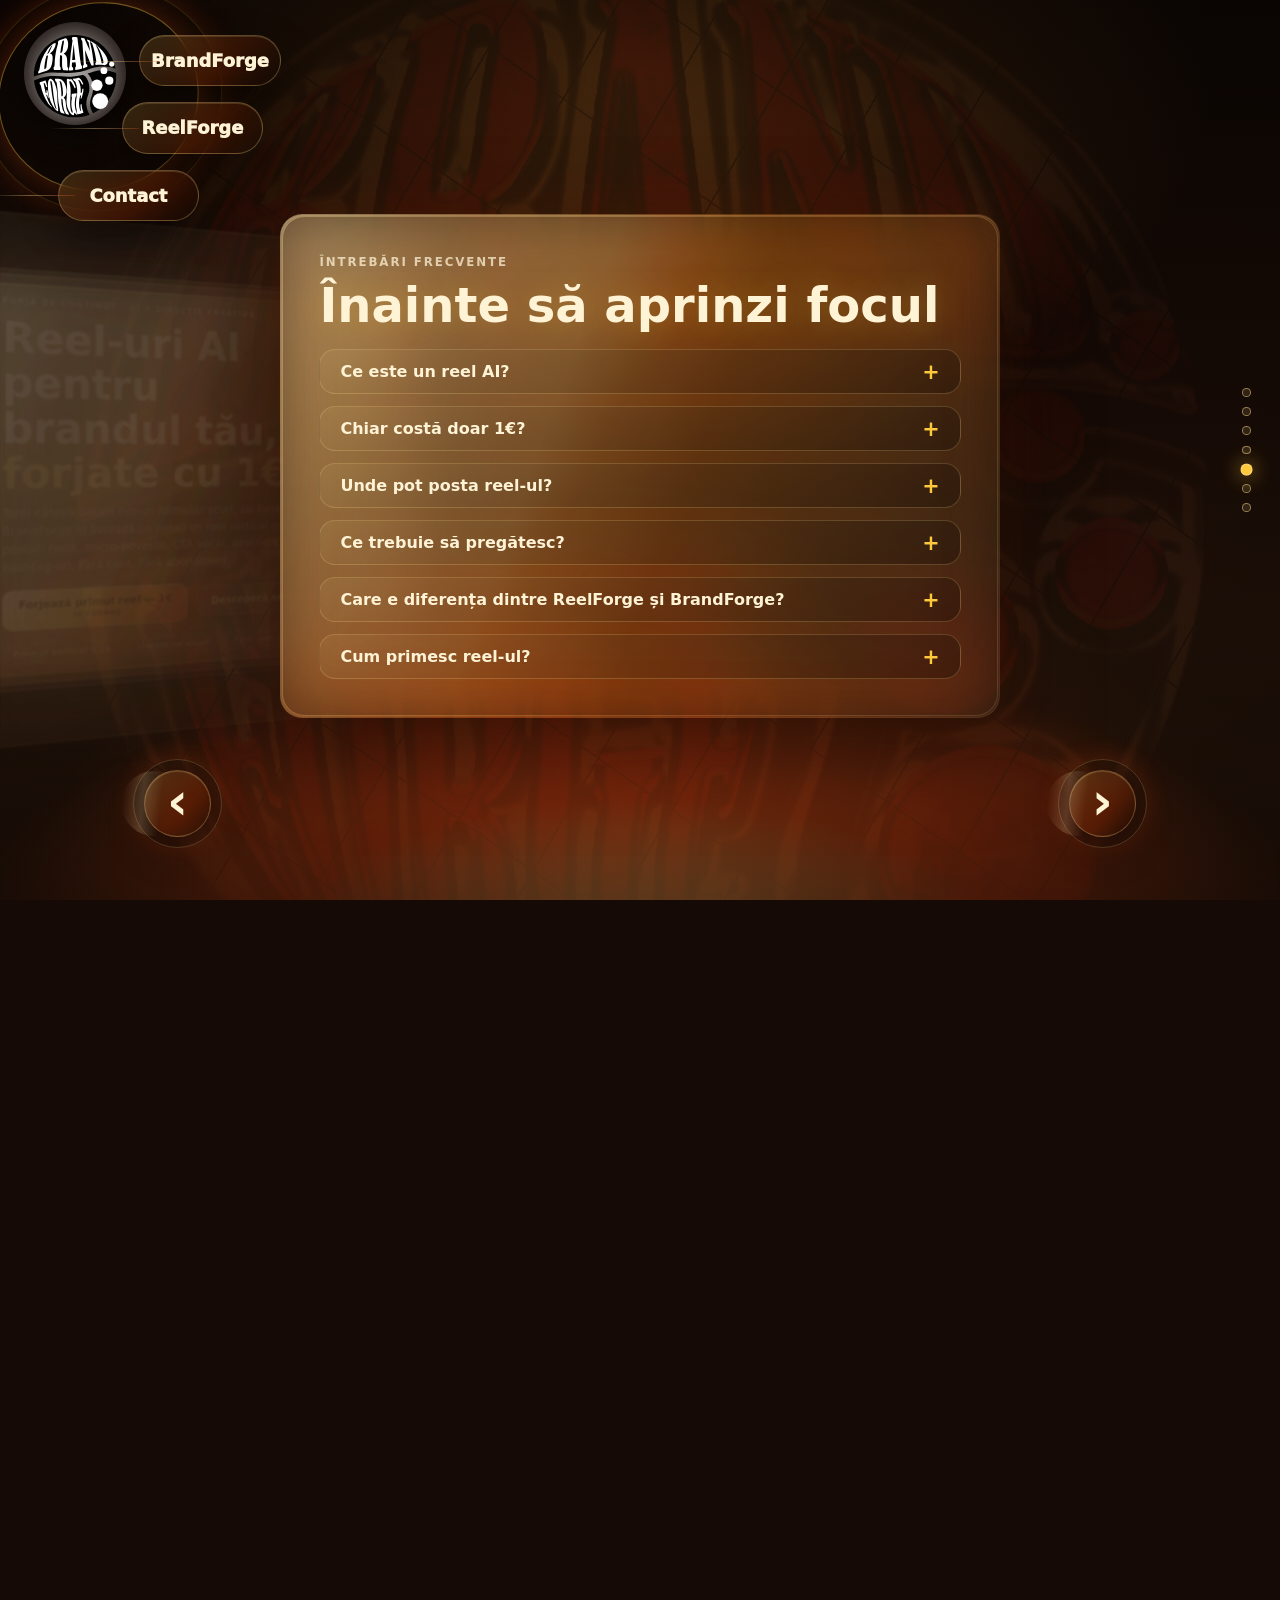
==== index.html @ b12263ef "mid 11.07" ====
<!doctype html>
<html lang="ro" class="no-js">
  <head>
    <meta charset="utf-8">
    <meta name="viewport" content="width=device-width, initial-scale=1">
    <title>BrandForge — Reel-uri AI forjate pentru brandul tău, cu 1€</title>
    <meta name="description" content="Forja de conținut BrandForge: reel-uri AI verticale pentru TikTok, Instagram Reels și YouTube Shorts, generate din câteva detalii, cu 1€. Iar când vrei mai mult: campanii video și servicii social media full-custom.">
    <meta name="robots" content="index, follow, max-image-preview:large">
    <meta name="theme-color" content="#150a05">
    <meta property="og:title" content="BrandForge — Reel-uri AI forjate cu 1€">
    <meta property="og:description" content="Torni detaliile, forja livrează: un reel vertical gata de postat, cu hook, poveste, CTA, descriere și hashtag-uri. Un euro. Un reel.">
    <meta property="og:type" content="website">
    <meta property="og:url" content="https://brandforge.digital/">
    <meta property="og:image" content="https://brandforge.digital/brandforge/social-share.png">
    <meta property="og:image:width" content="1200">
    <meta property="og:image:height" content="630">
    <meta name="twitter:card" content="summary_large_image">
    <meta name="twitter:title" content="BrandForge — Reel-uri AI forjate cu 1€">
    <meta name="twitter:description" content="Torni detaliile, forja livrează: un reel vertical gata de postat, cu hook, poveste, CTA, descriere și hashtag-uri.">
    <meta name="twitter:image" content="https://brandforge.digital/brandforge/social-share.png">
    <link rel="canonical" href="https://brandforge.digital/">
    <link rel="icon" href="./brandforge/favicon.svg" type="image/svg+xml">
    <link rel="stylesheet" href="./styles.css">
    <script>document.documentElement.classList.remove("no-js");</script>
    <script type="application/ld+json">
    {
      "@context": "https://schema.org",
      "@graph": [
        {
          "@type": "Organization",
          "@id": "https://brandforge.digital/#organization",
          "name": "BrandForge",
          "url": "https://brandforge.digital/",
          "logo": "https://brandforge.digital/brandforge/logo.svg",
          "description": "BrandForge este o forjă de conținut AI: reel-uri verticale pentru TikTok, Instagram Reels și YouTube Shorts, plus servicii custom de social media management și campanii video AI recurente pentru branduri."
        },
        {
          "@type": "WebSite",
          "@id": "https://brandforge.digital/#website",
          "url": "https://brandforge.digital/",
          "name": "BrandForge",
          "inLanguage": "ro",
          "publisher": { "@id": "https://brandforge.digital/#organization" }
        },
        {
          "@type": "Service",
          "name": "ReelForge — reel AI de 1€",
          "serviceType": "Generator de reel-uri AI pentru social media",
          "provider": { "@id": "https://brandforge.digital/#organization" },
          "url": "https://brandforge.digital/#include",
          "areaServed": "Worldwide",
          "audience": {
            "@type": "Audience",
            "audienceType": "branduri mici, magazine online, furnizori de servicii, creatori de conținut, consultanți"
          },
          "description": "Generează un reel AI vertical (9:16) pentru TikTok, Instagram Reels, YouTube Shorts și Facebook, cu hook, micro-poveste, CTA vocal, descriere de postare și hashtag-uri, livrat pe email — fără cont, fără abonament. În curs de pregătire.",
          "offers": {
            "@type": "Offer",
            "price": "1",
            "priceCurrency": "EUR",
            "availability": "https://schema.org/PreOrder",
            "url": "https://brandforge.digital/#include"
          }
        },
        {
          "@type": "FAQPage",
          "mainEntity": [
            {
              "@type": "Question",
              "name": "Ce este un reel AI?",
              "acceptedAnswer": {
                "@type": "Answer",
                "text": "Un video scurt, vertical, generat cu ajutorul inteligenței artificiale pe baza detaliilor și materialelor tale: imaginea reprezentativă, mesajul, CTA-ul vocal. Rezultatul e o piesă gata de postat, nu o schiță."
              }
            },
            {
              "@type": "Question",
              "name": "Chiar costă doar 1€?",
              "acceptedAnswer": {
                "@type": "Answer",
                "text": "Da. Un reel = 1€. Fără abonament, fără costuri ascunse. E felul nostru de a-ți arăta ce poate forja înainte să vorbim despre campanii complete."
              }
            },
            {
              "@type": "Question",
              "name": "Unde pot posta reel-ul?",
              "acceptedAnswer": {
                "@type": "Answer",
                "text": "Reel-urile sunt turnate în format vertical 9:16 — merg direct pe TikTok, Instagram Reels, YouTube Shorts și Facebook."
              }
            },
            {
              "@type": "Question",
              "name": "Ce trebuie să pregătesc?",
              "acceptedAnswer": {
                "@type": "Answer",
                "text": "O imagine reprezentativă (personaj, produs sau element de brand), un titlu cu puțin context și un mesaj vocal de 3–5 secunde pentru apelul la acțiune."
              }
            },
            {
              "@type": "Question",
              "name": "Care e diferența dintre ReelForge și BrandForge?",
              "acceptedAnswer": {
                "@type": "Answer",
                "text": "ReelForge e scânteia: un reel individual, rapid, cu 1€. BrandForge e forja completă: strategie, direcție creativă, campanii video și conținut recurent, adaptate brandului tău."
              }
            },
            {
              "@type": "Question",
              "name": "Cum primesc reel-ul?",
              "acceptedAnswer": {
                "@type": "Answer",
                "text": "Pe email: video-ul final, descrierea de postare și hashtag-urile, totul pregătit pentru publicare."
              }
            }
          ]
        }
      ]
    }
    </script>
  </head>
  <body>
    <a class="skip-link" href="#continut">Sari la conținut</a>

    <!-- Fundal fix: forja în vulcan (WebGL pe desktop, CSS în rest) -->
    <div class="forge-backdrop" data-forge-scene aria-hidden="true">
      <div class="scene-css">
        <div class="smoke-plume">
          <span></span><span></span><span></span><span></span>
        </div>
        <div class="embers">
          <span></span><span></span><span></span><span></span><span></span><span></span>
          <span></span><span></span><span></span><span></span><span></span><span></span>
        </div>
      </div>
      <div class="scene-shade"></div>
    </div>

    <!-- Navigare radială din sticlă lichidă -->
    <aside class="radial-nav" aria-label="Navigație BrandForge">
      <a class="radial-logo" href="#start" data-panel-link="0" aria-label="BrandForge — începutul poveștii">
        <img src="./brandforge/logo.svg" alt="" width="42" height="42">
      </a>
      <div class="orbit-ring ring-one" aria-hidden="true"></div>
      <div class="orbit-ring ring-two" aria-hidden="true"></div>
      <a class="orbit-link orbit-brand" href="#start" data-panel-link="0"><span>BrandForge</span></a>
      <a class="orbit-link orbit-reel" href="https://wa.me/40722882473?text=Bun%C4%83!%20Am%20v%C4%83zut%20BrandForge.%20A%C8%99%20dori%20mai%20multe%20informa%C8%9Bii%20despre%20ReelForge%20%C8%99i%20despre%20comenzile%20personalizate." data-reelforge-cta><span>ReelForge</span></a>
      <a class="orbit-link orbit-contact" href="#contact" data-panel-link="6"><span>Contact</span></a>
    </aside>

    <div class="fab-cta">
      <a class="btn btn-molten btn-compact" href="https://wa.me/40722882473?text=Bun%C4%83!%20Am%20v%C4%83zut%20BrandForge.%20A%C8%99%20dori%20mai%20multe%20informa%C8%9Bii%20despre%20ReelForge%20%C8%99i%20despre%20comenzile%20personalizate." data-reelforge-cta>Forjează un reel — 1€</a>
    </div>

    <!-- Puncte de progres (doar în modul deck) -->
    <nav class="panel-dots" aria-label="Progresul poveștii">
      <button type="button" data-panel-link="0" class="is-active" aria-label="Panoul 1 — Start"></button>
      <button type="button" data-panel-link="1" aria-label="Panoul 2 — Cum funcționează"></button>
      <button type="button" data-panel-link="2" aria-label="Panoul 3 — Reel-ul de 1 euro"></button>
      <button type="button" data-panel-link="3" aria-label="Panoul 4 — Servicii custom"></button>
      <button type="button" data-panel-link="4" aria-label="Panoul 5 — Întrebări frecvente"></button>
      <button type="button" data-panel-link="5" aria-label="Panoul 6 — Showcase"></button>
      <button type="button" data-panel-link="6" aria-label="Panoul 7 — Contact"></button>
    </nav>

    <!-- Săgeți de navigare (doar în modul deck) -->
    <div class="panel-arrows" aria-label="Navigare între panouri">
      <button class="panel-arrow prev-panel" type="button" aria-label="Panoul anterior">&lsaquo;</button>
      <button class="panel-arrow next-panel" type="button" aria-label="Panoul următor">&rsaquo;</button>
    </div>

    <main id="continut">
      <section class="scrolly-stage" aria-label="Povestea BrandForge">
        <div class="sticky-viewport">

          <!-- 0 · Hero -->
          <article class="glass-panel hero-panel is-active" data-panel="0" id="start">
            <p class="kicker reveal">Forjă de conținut · AI + direcție creativă</p>
            <h1 class="reveal">Reel-uri AI pentru brandul tău, <span class="molten-text">forjate cu 1€</span>.</h1>
            <p class="lede reveal">Torni câteva detalii într-un formular scurt, iar forja BrandForge îți livrează pe email un reel vertical gata de postat: hook, micro-poveste, CTA vocal, descriere și hashtag-uri. Fără cont. Fără abonament.</p>
            <div class="cta-row reveal">
              <a class="btn btn-molten btn-pending" href="https://wa.me/40722882473?text=Bun%C4%83!%20Am%20v%C4%83zut%20BrandForge.%20A%C8%99%20dori%20mai%20multe%20informa%C8%9Bii%20despre%20ReelForge%20%C8%99i%20despre%20comenzile%20personalizate." data-reelforge-cta>
                <span class="cta-label">Forjează primul reel — 1€</span>
                <span class="cta-badge">În curând</span>
              </a>
              <a class="btn btn-glass" href="#servicii" data-panel-link="3">Descoperă serviciile custom</a>
            </div>
            <ul class="hero-meta reveal">
              <li>Format vertical 9:16</li>
              <li>Livrare pe email</li>
              <li>Fără cont, fără abonament</li>
            </ul>
          </article>

          <!-- 1 · Funnel -->
          <article class="glass-panel" data-panel="1" id="proces">
            <div class="panel-head">
              <p class="kicker reveal">Cum funcționează</p>
              <h2 class="reveal">De la o scânteie de 1€, la un brand călit</h2>
              <p class="reveal">Începi mic și ieftin. Vezi cu ochii tăi ce iese din forjă. Iar dacă piesa îți place, focul rămâne aprins pentru tot brandul tău.</p>
            </div>
            <ol class="steps-grid" style="list-style:none;margin:0;padding:0">
              <li class="glass-chip step-chip reveal">
                <span class="step-node" aria-hidden="true">01</span>
                <div><strong>Aprinzi scânteia</strong><span>Completezi formularul ReelForge în două minute: ce promovezi, materialele, mesajul. Totul: 1€.</span></div>
              </li>
              <li class="glass-chip step-chip reveal">
                <span class="step-node" aria-hidden="true">02</span>
                <div><strong>Metalul intră în forjă</strong><span>AI-ul și direcția creativă topesc detaliile și bat un reel 9:16 cu hook, micro-poveste și apel la acțiune.</span></div>
              </li>
              <li class="glass-chip step-chip reveal">
                <span class="step-node" aria-hidden="true">03</span>
                <div><strong>Piesa iese călită</strong><span>Primești pe email reel-ul final, descrierea de postare și hashtag-urile. Publici imediat.</span></div>
              </li>
              <li class="glass-chip step-chip reveal">
                <span class="step-node" aria-hidden="true">04</span>
                <div><strong>Forjăm mai departe, împreună</strong><span>Ți-a plăcut? Trecem la foc continuu: campanii și conținut recurent, 100% pe brandul tău. <a href="#servicii" data-panel-link="3">Vezi serviciile custom</a>.</span></div>
              </li>
            </ol>
          </article>

          <!-- 2 · Ce include reel-ul de 1€ -->
          <article class="glass-panel" data-panel="2" id="include">
            <div class="panel-head">
              <p class="kicker reveal">Reel-ul de 1€</p>
              <h2 class="reveal">Ce iese din forjă pentru un euro</h2>
              <p class="reveal">Nu un demo. Nu un watermark. O piesă completă, gata de postat.</p>
            </div>
            <div class="features-grid">
              <div class="glass-chip reveal"><strong>Video vertical 9:16</strong><span>Turnat pentru TikTok, Instagram Reels, YouTube Shorts și Facebook.</span></div>
              <div class="glass-chip reveal"><strong>Hook în primele secunde</strong><span>Deschidere gândită să oprească scroll-ul, nu să-l decoreze.</span></div>
              <div class="glass-chip reveal"><strong>Micro-poveste + CTA</strong><span>Mesajul tău, condensat într-o poveste scurtă, cu CTA-ul tău vocal.</span></div>
              <div class="glass-chip reveal"><strong>Imagini curate</strong><span>Fără text ars în cadru. Mesajul trăiește în subtitrări și descriere.</span></div>
              <div class="glass-chip reveal"><strong>Descriere &amp; hashtag-uri</strong><span>Textul de postare vine gata scris, cu hashtag-uri relevante pentru nișa ta.</span></div>
              <div class="glass-chip reveal"><strong>Livrare pe email, fără cont</strong><span>Comanzi direct din formular. Totul ajunge în inbox.</span></div>
            </div>
          </article>

          <!-- 3 · Upsell: servicii custom -->
          <article class="glass-panel" data-panel="3" id="servicii">
            <div class="panel-head">
              <p class="kicker reveal">BrandForge full-custom</p>
              <h2 class="reveal">Un reel te aprinde. O forjă întreagă te ține incandescent.</h2>
              <p class="reveal">Reel-ul de 1€ e prima lovitură de ciocan. Când vrei conținut constant, coerent și croit exact pe brandul tău, preluăm noi forja — cap-coadă.</p>
            </div>
            <div class="services-grid">
              <div class="glass-chip reveal"><strong>Strategie &amp; direcție creativă</strong><span>Definim vocea brandului, unghiurile de mesaj și planul de conținut pentru nișa ta.</span></div>
              <div class="glass-chip reveal"><strong>Campanii video AI recurente</strong><span>Serii de reel-uri pentru awareness, vânzare sau educare — livrate constant.</span></div>
              <div class="glass-chip reveal"><strong>Social media management</strong><span>Calendar, postare, adaptare pe platforme. Brandul rămâne cald, fără efortul tău zilnic.</span></div>
              <div class="glass-chip reveal"><strong>Mesaje coerente, peste tot</strong><span>Aceeași identitate în fiecare piesă: TikTok, Instagram, YouTube Shorts, Facebook.</span></div>
            </div>
            <div class="cta-row services-cta reveal">
              <a class="btn btn-molten" href="https://wa.me/40722882473?text=Bun%C4%83!%20Am%20v%C4%83zut%20BrandForge%20%C8%99i%20a%C8%99%20dori%20mai%20multe%20informa%C8%9Bii%20despre%20crearea%20unui%20reel." target="_blank" rel="noopener noreferrer" data-whatsapp-cta>Hai să vorbim despre brandul tău</a>
              <a class="btn btn-glass btn-pending" href="https://wa.me/40722882473?text=Bun%C4%83!%20Am%20v%C4%83zut%20BrandForge.%20A%C8%99%20dori%20mai%20multe%20informa%C8%9Bii%20despre%20ReelForge%20%C8%99i%20despre%20comenzile%20personalizate." data-reelforge-cta>
                <span class="cta-label">Sau testează întâi cu 1€</span>
                <span class="cta-badge">În curând</span>
              </a>
            </div>
          </article>

          <!-- 4 · FAQ -->
          <article class="glass-panel" data-panel="4" id="faq">
            <div class="panel-head">
              <p class="kicker reveal">Întrebări frecvente</p>
              <h2 class="reveal">Înainte să aprinzi focul</h2>
            </div>
            <div class="faq-list">
              <details class="faq-item reveal">
                <summary>Ce este un reel AI?</summary>
                <p>Un video scurt, vertical, generat cu ajutorul inteligenței artificiale pe baza detaliilor și materialelor tale: imaginea reprezentativă, mesajul, CTA-ul vocal. Rezultatul e o piesă gata de postat, nu o schiță.</p>
              </details>
              <details class="faq-item reveal">
                <summary>Chiar costă doar 1€?</summary>
                <p>Da. Un reel = 1€. Fără abonament, fără costuri ascunse. E felul nostru de a-ți arăta ce poate forja înainte să vorbim despre campanii complete.</p>
              </details>
              <details class="faq-item reveal">
                <summary>Unde pot posta reel-ul?</summary>
                <p>Reel-urile sunt turnate în format vertical 9:16 — merg direct pe TikTok, Instagram Reels, YouTube Shorts și Facebook.</p>
              </details>
              <details class="faq-item reveal">
                <summary>Ce trebuie să pregătesc?</summary>
                <p>O imagine reprezentativă (personaj, produs sau element de brand), un titlu cu puțin context și un mesaj vocal de 3–5 secunde pentru apelul la acțiune.</p>
              </details>
              <details class="faq-item reveal">
                <summary>Care e diferența dintre ReelForge și BrandForge?</summary>
                <p>ReelForge e scânteia: un reel individual, rapid, cu 1€. BrandForge e forja completă: strategie, direcție creativă, campanii video și conținut recurent, adaptate brandului tău.</p>
              </details>
              <details class="faq-item reveal">
                <summary>Cum primesc reel-ul?</summary>
                <p>Pe email: video-ul final, descrierea de postare și hashtag-urile, totul pregătit pentru publicare.</p>
              </details>
            </div>
          </article>

          <!-- 5 · Showcase social -->
          <article class="glass-panel showcase-panel" data-panel="5" id="showcase">
            <div class="panel-head">
              <p class="kicker reveal">Din forjă, în lume</p>
              <h2 class="reveal">Vezi ideile în mișcare</h2>
              <p class="reveal">Exemplele noastre pot fi urmărite pe platformele unde conținutul chiar trebuie să capteze atenția: Facebook, Instagram, TikTok și YouTube.</p>
            </div>
            <div class="showcase-grid">
              <section class="showcase-platform showcase-platform-facebook reveal" aria-labelledby="showcase-facebook-h">
                <h3 class="showcase-platform-title" id="showcase-facebook-h">
                  <span class="showcase-icon" aria-hidden="true"><svg viewBox="0 0 24 24"><path d="M13.5 21v-7.5h2.5l.4-3H13.5V8.4c0-.87.24-1.46 1.49-1.46H16.5V4.36C16.2 4.32 15.19 4.23 14 4.23c-2.44 0-4.11 1.49-4.11 4.22v2.05H7.4v3h2.49V21h3.61Z"/></svg></span>
                  Facebook
                </h3>
                <div class="showcase-cards">
                  <a class="showcase-card" href="https://www.facebook.com/Florianmoleainstructor" target="_blank" rel="noopener noreferrer" aria-label="Deschide profilul Florian Molea Instructor pe Facebook">
                    <div class="showcase-frame" aria-hidden="true"><span class="showcase-play">▶</span></div>
                    <div class="showcase-card-body">
                      <p class="showcase-handle">Florianmoleainstructor</p>
                      <h4>Florian Molea Instructor<span class="showcase-arrow" aria-hidden="true">↗</span></h4>
                    </div>
                  </a>
                  <a class="showcase-card" href="https://www.facebook.com/inventorpathinventorpath" target="_blank" rel="noopener noreferrer" aria-label="Deschide profilul InventorPath pe Facebook">
                    <div class="showcase-frame" aria-hidden="true"><span class="showcase-play">▶</span></div>
                    <div class="showcase-card-body">
                      <p class="showcase-handle">inventorpathinventorpath</p>
                      <h4>InventorPath<span class="showcase-arrow" aria-hidden="true">↗</span></h4>
                    </div>
                  </a>
                </div>
              </section>

              <section class="showcase-platform showcase-platform-instagram reveal" aria-labelledby="showcase-instagram-h">
                <h3 class="showcase-platform-title" id="showcase-instagram-h">
                  <span class="showcase-icon" aria-hidden="true"><svg viewBox="0 0 24 24" fill="none" stroke="currentColor" stroke-width="1.6"><rect x="3.5" y="3.5" width="17" height="17" rx="5"/><circle cx="12" cy="12" r="4.2"/><circle cx="17.1" cy="6.9" r="1" fill="currentColor" stroke="none"/></svg></span>
                  Instagram
                </h3>
                <div class="showcase-cards">
                  <a class="showcase-card" href="https://www.instagram.com/florianmoleainstructor/" target="_blank" rel="noopener noreferrer" aria-label="Deschide profilul Florian Molea Instructor pe Instagram">
                    <div class="showcase-frame" aria-hidden="true"><span class="showcase-play">▶</span></div>
                    <div class="showcase-card-body">
                      <p class="showcase-handle">florianmoleainstructor</p>
                      <h4>Florian Molea Instructor<span class="showcase-arrow" aria-hidden="true">↗</span></h4>
                    </div>
                  </a>
                  <a class="showcase-card" href="https://www.instagram.com/inventorpathinventorpath/" target="_blank" rel="noopener noreferrer" aria-label="Deschide profilul InventorPath pe Instagram">
                    <div class="showcase-frame" aria-hidden="true"><span class="showcase-play">▶</span></div>
                    <div class="showcase-card-body">
                      <p class="showcase-handle">inventorpathinventorpath</p>
                      <h4>InventorPath<span class="showcase-arrow" aria-hidden="true">↗</span></h4>
                    </div>
                  </a>
                </div>
              </section>

              <section class="showcase-platform showcase-platform-tiktok reveal" aria-labelledby="showcase-tiktok-h">
                <h3 class="showcase-platform-title" id="showcase-tiktok-h">
                  <span class="showcase-icon" aria-hidden="true"><svg viewBox="0 0 24 24"><path d="M16.6 5.82c-.9-.98-1.4-2.26-1.4-3.6h-3.02v13.44a2.6 2.6 0 1 1-2.6-2.6c.24 0 .48.03.7.08V9.98a5.6 5.6 0 1 0 4.92 5.56V9.1a8.1 8.1 0 0 0 4.6 1.43V7.5a4.85 4.85 0 0 1-3.2-1.68Z"/></svg></span>
                  TikTok
                </h3>
                <div class="showcase-cards">
                  <a class="showcase-card" href="https://www.tiktok.com/@florianmolea" target="_blank" rel="noopener noreferrer" aria-label="Deschide profilul Florian Molea pe TikTok">
                    <div class="showcase-frame" aria-hidden="true"><span class="showcase-play">▶</span></div>
                    <div class="showcase-card-body">
                      <p class="showcase-handle">@florianmolea</p>
                      <h4>Florian Molea<span class="showcase-arrow" aria-hidden="true">↗</span></h4>
                    </div>
                  </a>
                  <a class="showcase-card" href="https://www.tiktok.com/@ops.founder" target="_blank" rel="noopener noreferrer" aria-label="Deschide profilul OPS Founder pe TikTok">
                    <div class="showcase-frame" aria-hidden="true"><span class="showcase-play">▶</span></div>
                    <div class="showcase-card-body">
                      <p class="showcase-handle">@ops.founder</p>
                      <h4>OPS Founder<span class="showcase-arrow" aria-hidden="true">↗</span></h4>
                    </div>
                  </a>
                </div>
              </section>

              <section class="showcase-platform showcase-platform-youtube reveal" aria-labelledby="showcase-youtube-h">
                <h3 class="showcase-platform-title" id="showcase-youtube-h">
                  <span class="showcase-icon" aria-hidden="true"><svg viewBox="0 0 24 24"><path d="M21.6 7.6a3 3 0 0 0-2.1-2.1C17.8 5 12 5 12 5s-5.8 0-7.5.5a3 3 0 0 0-2.1 2.1C2 9.3 2 12 2 12s0 2.7.4 4.4a3 3 0 0 0 2.1 2.1C6.2 19 12 19 12 19s5.8 0 7.5-.5a3 3 0 0 0 2.1-2.1C22 14.7 22 12 22 12s0-2.7-.4-4.4ZM10 15.5v-7l6 3.5-6 3.5Z"/></svg></span>
                  YouTube
                </h3>
                <div class="showcase-cards">
                  <a class="showcase-card" href="https://www.youtube.com/@florianmolea" target="_blank" rel="noopener noreferrer" aria-label="Deschide profilul Florian Molea pe YouTube">
                    <div class="showcase-frame" aria-hidden="true"><span class="showcase-play">▶</span></div>
                    <div class="showcase-card-body">
                      <p class="showcase-handle">@florianmolea</p>
                      <h4>Florian Molea<span class="showcase-arrow" aria-hidden="true">↗</span></h4>
                    </div>
                  </a>
                </div>
              </section>
            </div>
          </article>

          <!-- 6 · Contact / final -->
          <article class="glass-panel contact-panel" data-panel="6" id="contact">
            <div class="panel-head">
              <p class="kicker reveal">Contact</p>
              <h2 class="reveal">Aprindem forja pentru brandul tău?</h2>
              <p class="reveal">Începe cu un reel de 1€ sau sari direct la o discuție despre campanii și conținut recurent. Forjăm conținut care ține brandul tău incandescent.</p>
            </div>
            <div class="cta-row reveal">
              <a class="btn btn-molten btn-pending" href="https://wa.me/40722882473?text=Bun%C4%83!%20Am%20v%C4%83zut%20BrandForge.%20A%C8%99%20dori%20mai%20multe%20informa%C8%9Bii%20despre%20ReelForge%20%C8%99i%20despre%20comenzile%20personalizate." data-reelforge-cta>
                <span class="cta-label">Comandă un reel — 1€</span>
                <span class="cta-badge">În curând</span>
              </a>
              <a class="btn btn-glass" href="https://wa.me/40722882473?text=Bun%C4%83!%20Am%20v%C4%83zut%20BrandForge%20%C8%99i%20a%C8%99%20dori%20mai%20multe%20informa%C8%9Bii%20despre%20crearea%20unui%20reel." target="_blank" rel="noopener noreferrer" data-whatsapp-cta>Scrie-ne pe WhatsApp</a>
            </div>
            <ul class="contact-links reveal">
              <li><a href="#proces" data-panel-link="1">Cum funcționează</a></li>
              <li><a href="#include" data-panel-link="2">Reel-ul de 1€</a></li>
              <li><a href="#servicii" data-panel-link="3">Servicii custom</a></li>
              <li><a href="#faq" data-panel-link="4">FAQ</a></li>
              <li><a href="#showcase" data-panel-link="5">Showcase</a></li>
            </ul>
            <p class="legal">© 2026 BrandForge. Toate drepturile rezervate.</p>
          </article>
        </div>

        <!-- Declanșatoare de scroll (doar în modul deck) -->
        <div class="scroll-triggers" aria-hidden="true">
          <span data-trigger="0"></span>
          <span data-trigger="1"></span>
          <span data-trigger="2"></span>
          <span data-trigger="3"></span>
          <span data-trigger="4"></span>
          <span data-trigger="5"></span>
          <span data-trigger="6"></span>
        </div>
      </section>
    </main>

    <script src="./script.js" defer></script>
    <script src="./forge-scene.js" defer></script>
  </body>
</html>
---- styles.css ----
:root {
  --mx: .5;
  --my: .5;
  --scroll: 0;
  --scroll-px: 0px;
  --energy: .35;
  --burn: 0;
  --ink: #220d04;
  --ember: #f04f14;
  --orange: #ff8b18;
  --gold: #ffc93d;
  --whitehot: #fff8d2;
  --glass: rgba(255, 236, 168, .22);
  --edge: rgba(255, 249, 214, .72);
  --max: 1080px;
  --space-xs: 8px;
  --space-sm: 12px;
  --space-md: 20px;
  --space-lg: 32px;
  --space-xl: 48px;
}

*,
*::before,
*::after { box-sizing: border-box; }
html { scroll-behavior: smooth; }

body {
  margin: 0;
  min-width: 320px;
  color: var(--ink);
  font-family: Inter, ui-sans-serif, system-ui, -apple-system, BlinkMacSystemFont, "Segoe UI", sans-serif;
  background: #ffb12b;
  overflow-x: hidden;
}

a { color: inherit; text-decoration: none; }
img { display: block; max-width: 100%; }
button, input, select { font: inherit; }
button, input, select, textarea { max-width: 100%; }

.energy-field {
  position: fixed;
  inset: 0;
  z-index: -5;
  overflow: hidden;
  background:
    radial-gradient(circle at calc(var(--mx) * 100%) calc(var(--my) * 100%), rgba(255,255,255, calc(.74 + var(--energy) * .26)), transparent 10rem),
    radial-gradient(circle at 58% 40%, #fff4a4 0 6rem, rgba(255,139,24,.56) 6.4rem 23rem, transparent 28rem),
    linear-gradient(145deg, #fff2a8 0%, #ffb52e 32%, #f45b17 66%, #ffd968 100%);
}

.energy-core {
  position: absolute;
  border-radius: 50%;
  pointer-events: none;
  background:
    radial-gradient(circle at 38% 34%, #fff 0 8%, #fff3a4 9% 26%, #ff8b18 27% 52%, rgba(227,55,10,.72) 53% 67%, transparent 72%);
  box-shadow:
    0 0 38px rgba(255,255,220,.7),
    0 0 88px rgba(255,124,18,.72),
    inset 0 0 38px rgba(255,255,255,.42);
  mix-blend-mode: screen;
  filter: saturate(calc(1.12 + var(--energy) * .35)) brightness(calc(1 + var(--energy) * .16));
}

.central-core {
  left: 50%;
  top: 44%;
  width: min(34rem, 68vw);
  aspect-ratio: 1;
  transform: translate(-50%, -50%) translate3d(calc((var(--mx) - .5) * 50px), calc((var(--my) - .5) * 42px + var(--scroll) * -22px), 0) scale(calc(1 + var(--energy) * .035));
  opacity: .95;
}

.central-core::before,
.central-core::after {
  content: "";
  position: absolute;
  inset: -9%;
  border: 1px solid rgba(255,255,255,.62);
  border-radius: 50%;
  transform: rotate(-12deg) scaleX(1.38);
  box-shadow: 0 0 48px rgba(255,233,120,.44);
  animation: orbitSpin 12s linear infinite;
}

.central-core::after {
  inset: 6%;
  transform: rotate(15deg) scaleX(1.55);
  animation-duration: 8s;
  animation-direction: reverse;
}

.core-texture {
  position: absolute;
  inset: 18%;
  border-radius: 50%;
  background:
    radial-gradient(circle, rgba(255,255,255,.72), transparent 38%),
    url("./brandforge/molten-fire.png") center / cover;
  filter: saturate(1.6) contrast(1.1);
  mix-blend-mode: multiply;
  animation: coreTexture 9s ease-in-out infinite alternate;
}

.core-a { left: 8%; top: 18%; width: 13rem; aspect-ratio: 1; transform: translate3d(calc((var(--mx) - .5) * 72px + var(--scroll) * 30px), calc((var(--my) - .5) * 48px + var(--scroll) * -36px), 0); animation: driftA 7.8s ease-in-out infinite alternate; }
.core-b { right: 7%; top: 16%; width: 10rem; aspect-ratio: 1; transform: translate3d(calc((var(--mx) - .5) * -66px + var(--scroll) * -24px), calc((var(--my) - .5) * 44px + var(--scroll) * 42px), 0); animation: driftB 7s ease-in-out infinite alternate; }
.core-c { left: 17%; bottom: 12%; width: 8rem; aspect-ratio: 1; transform: translate3d(calc((var(--mx) - .5) * 44px + var(--scroll) * -30px), calc((var(--my) - .5) * -48px + var(--scroll) * 28px), 0); animation: driftC 8.4s ease-in-out infinite alternate; }
.core-d { right: 18%; bottom: 16%; width: 12rem; aspect-ratio: 1; transform: translate3d(calc((var(--mx) - .5) * -52px + var(--scroll) * 38px), calc((var(--my) - .5) * -42px + var(--scroll) * -26px), 0); animation: driftD 7.4s ease-in-out infinite alternate; }

.gravity-line {
  position: absolute;
  left: 50%;
  top: 50%;
  width: min(82rem, 135vw);
  aspect-ratio: 1 / .34;
  border: 1px solid rgba(255,255,255,.56);
  border-bottom-color: rgba(255,90,15,.38);
  border-radius: 50%;
  transform: translate(-50%, -50%) rotate(calc(-8deg + var(--scroll) * 18deg)) translateY(calc(var(--scroll) * -20px));
  box-shadow: 0 0 44px rgba(255,236,135,.42);
  opacity: .64;
  animation: orbitFloat 8s ease-in-out infinite alternate;
}

.line-b {
  top: 59%;
  width: min(62rem, 118vw);
  transform: translate(-50%, -50%) rotate(calc(13deg - var(--scroll) * 16deg)) translateY(calc(var(--scroll) * 24px));
  animation-direction: alternate-reverse;
}

.lava-plane {
  position: absolute;
  left: -10vw;
  right: -10vw;
  bottom: -13vh;
  height: 38vh;
  background:
    linear-gradient(rgba(88,24,4,.16) 1px, transparent 1px),
    linear-gradient(90deg, rgba(88,24,4,.16) 1px, transparent 1px),
    radial-gradient(ellipse at 50% 0, rgba(255,255,255,.78), rgba(255,196,45,.52) 18%, rgba(255,76,12,.3) 38%, transparent 64%);
  background-size: 34px 34px, 34px 34px, 100% 100%;
  transform: perspective(380px) rotateX(62deg);
}

.spark-bursts {
  position: absolute;
  inset: 0;
  pointer-events: none;
}

.ambient-sparks {
  position: absolute;
  inset: 0;
  pointer-events: none;
  overflow: hidden;
}

.ambient-sparks span {
  position: absolute;
  left: var(--x);
  bottom: -3rem;
  width: .2rem;
  height: var(--h, 1.8rem);
  border-radius: 99px;
  background: linear-gradient(180deg, #fff, #ffd85a 42%, #ff5b12 72%, transparent);
  box-shadow: 0 0 14px rgba(255,236,150,.85), 0 0 28px rgba(255,95,13,.48);
  opacity: 0;
  transform: translateY(0) rotate(var(--r, 10deg));
  animation: ambientSpark var(--d, 7s) linear infinite;
  animation-delay: var(--delay, 0s);
}

.ambient-sparks span:nth-child(1) { --x: 8%; --d: 7s; --delay: -2s; }
.ambient-sparks span:nth-child(2) { --x: 16%; --d: 9s; --delay: -6s; --h: 1.2rem; }
.ambient-sparks span:nth-child(3) { --x: 24%; --d: 8s; --delay: -4s; }
.ambient-sparks span:nth-child(4) { --x: 32%; --d: 10s; --delay: -7s; --h: 2.3rem; }
.ambient-sparks span:nth-child(5) { --x: 42%; --d: 7s; --delay: -1s; }
.ambient-sparks span:nth-child(6) { --x: 50%; --d: 11s; --delay: -8s; --h: 1.4rem; }
.ambient-sparks span:nth-child(7) { --x: 58%; --d: 8s; --delay: -3s; }
.ambient-sparks span:nth-child(8) { --x: 66%; --d: 9s; --delay: -5s; --h: 2rem; }
.ambient-sparks span:nth-child(9) { --x: 74%; --d: 7s; --delay: -4s; }
.ambient-sparks span:nth-child(10) { --x: 82%; --d: 10s; --delay: -9s; --h: 1.3rem; }
.ambient-sparks span:nth-child(11) { --x: 90%; --d: 8s; --delay: -2s; }
.ambient-sparks span:nth-child(12) { --x: 96%; --d: 12s; --delay: -10s; --h: 2.4rem; }

.burst {
  position: absolute;
  width: .28rem;
  height: .28rem;
  border-radius: 50%;
  background: #fff7b6;
  box-shadow: 0 0 18px #fff, 0 0 32px #ff7c12;
  animation: burst .62s ease-out forwards;
}

.radial-nav {
  position: fixed;
  left: clamp(.8rem, 2vw, 1.5rem);
  top: clamp(.8rem, 2vw, 1.4rem);
  z-index: 20;
  width: 15rem;
  height: 15rem;
  pointer-events: none;
}

.radial-logo,
.orbit-link,
.orbit-ring {
  position: absolute;
  pointer-events: auto;
}

.radial-logo {
  left: 0;
  top: 0;
  display: grid;
  width: 6.4rem;
  aspect-ratio: 1;
  place-items: center;
  overflow: hidden;
  border-radius: 50%;
  background: transparent;
  box-shadow: none;
  transition: transform .28s ease, box-shadow .28s ease;
}

.radial-nav:hover .radial-logo {
  transform: scale(1.04);
}

.radial-logo img {
  width: 100%;
  height: 100%;
  object-fit: contain;
  transform: scale(1.55);
  filter: drop-shadow(0 0 12px rgba(255,255,255,.72));
}

.orbit-ring {
  left: -1.2rem;
  top: -1.2rem;
  width: 11.7rem;
  aspect-ratio: 1;
  border: 1px solid rgba(255,255,255,.48);
  border-radius: 50%;
  transform: rotate(-18deg) scaleX(1.08);
  box-shadow: 0 0 36px rgba(255,220,100,.35);
  animation: ringDrift 9s linear infinite;
  pointer-events: none;
}

.ring-two {
  left: -2.1rem;
  top: -2.3rem;
  width: 14rem;
  opacity: .55;
  animation-duration: 13s;
  animation-direction: reverse;
}

.orbit-link {
  display: grid;
  min-width: 8.85rem;
  min-height: 3.2rem;
  place-items: center;
  border: 1px solid rgba(255,248,212,.62);
  border-radius: 999px;
  background:
    linear-gradient(135deg, rgba(255,255,255,.36), rgba(255,210,69,.24), rgba(255,88,12,.12));
  color: #2a1004;
  box-shadow: 0 12px 34px rgba(94,26,0,.18), inset 0 1px 0 rgba(255,255,255,.7);
  backdrop-filter: blur(14px) saturate(1.3);
  font-size: 1.12rem;
  font-weight: 950;
  transition: transform .22s ease, box-shadow .22s ease, background .22s ease;
}

.orbit-link::before {
  content: "";
  position: absolute;
  width: 5.6rem;
  height: 1px;
  right: 88%;
  top: 50%;
  background: linear-gradient(90deg, transparent, rgba(255,255,255,.82), rgba(255,121,17,.62));
  transform-origin: right;
  opacity: .62;
}

.orbit-link:hover {
  transform: translate3d(-4px, -3px, 0) scale(1.04);
  background: linear-gradient(135deg, rgba(255,255,255,.64), rgba(255,203,48,.48), rgba(255,83,12,.28));
  box-shadow: 0 18px 48px rgba(103,29,0,.28), 0 0 34px rgba(255,124,17,.45), inset 0 1px 0 rgba(255,255,255,.82);
}

.orbit-brand { left: 7.2rem; top: .8rem; }
.orbit-reel { left: 6.1rem; top: 5rem; }
.orbit-contact { left: 2.1rem; top: 9.2rem; }

.scrolly-stage {
  position: relative;
  min-height: 820vh;
  padding-top: 1rem;
}

.sticky-viewport {
  position: sticky;
  top: 0;
  display: grid;
  min-height: 100svh;
  place-items: center;
  perspective: 1600px;
  padding: clamp(5.5rem, 8vh, 6.5rem) var(--space-md) var(--space-lg);
}

.liquid-panel {
  position: absolute;
  width: min(760px, calc(100vw - 32px));
  max-width: 100%;
  min-width: 0;
  overflow: visible;
  border: 1px solid transparent;
  border-radius: 1.25rem;
  padding: clamp(var(--space-md), 2.4vw, 24px);
  background:
    linear-gradient(145deg, rgba(255,255,255,.5), rgba(255,236,147,.22) 36%, rgba(255,91,13,.14), rgba(47,15,5,.12)) padding-box,
    linear-gradient(115deg, rgba(255,255,255,.9), rgba(255,203,53,.88), rgba(255,82,12,.62), rgba(255,255,255,.72)) border-box;
  box-shadow: 0 28px 110px rgba(96,27,0,.32), 0 0 70px rgba(255,132,19,.32), inset 0 1px 0 rgba(255,255,255,.8);
  backdrop-filter: blur(24px) saturate(1.4);
  opacity: 0;
  transform: translate3d(42vw, 0, -260px) rotateY(-22deg) scale(.9);
  transform-origin: center;
  pointer-events: none;
  transition: opacity .72s ease, transform .72s cubic-bezier(.2,.8,.2,1), filter .72s ease;
}

.liquid-panel::before,
.liquid-panel::after {
  content: "";
  position: absolute;
  inset: 0;
  pointer-events: none;
  border-radius: inherit;
}

.liquid-panel > *,
.status-strip span,
.liquid-chips span,
.input-triad div,
.flow-console div,
.micro-console div,
.dashboard-console div,
.proof-console section,
.type-tiles label,
.drop-zone,
.form-state {
  min-width: 0;
  transition: filter 1.2s ease, opacity 1.2s ease, color 1.2s ease, text-shadow 1.2s ease, background 1.2s ease, box-shadow 1.2s ease;
}

body.burn-active .liquid-panel {
  background:
    radial-gradient(circle at 20% 18%, rgba(255,255,255,calc(.46 - var(--burn) * .05)), transparent 16rem),
    linear-gradient(145deg, rgba(255,235,160,calc(.42 - var(--burn) * .035)), rgba(126,45,8,calc(.2 + var(--burn) * .08)) 42%, rgba(35,12,5,calc(.12 + var(--burn) * .11))) padding-box,
    linear-gradient(115deg, rgba(255,235,155,.86), rgba(255,118,18,.72), rgba(58,19,7,calc(.28 + var(--burn) * .1)), rgba(255,255,255,.5)) border-box;
  box-shadow:
    0 28px 110px rgba(66,18,0,calc(.28 + var(--burn) * .07)),
    0 0 calc(70px - var(--burn) * 5px) rgba(255,102,13,calc(.32 - var(--burn) * .03)),
    inset 0 0 calc(20px + var(--burn) * 12px) rgba(43,13,4,calc(.05 + var(--burn) * .12));
  filter: saturate(calc(1 - var(--burn) * .08)) contrast(calc(1 + var(--burn) * .11)) brightness(calc(1 - var(--burn) * .075));
}

body.burn-active .liquid-panel::before {
  background:
    radial-gradient(circle at 12% 18%, rgba(255,255,255,calc(.32 - var(--burn) * .035)), transparent 9rem),
    radial-gradient(circle at 70% 80%, rgba(40,11,3,calc(.04 + var(--burn) * .13)), transparent 18rem),
    repeating-linear-gradient(18deg, rgba(43,13,4,calc(.02 + var(--burn) * .032)) 0 2px, transparent 2px 8px),
    repeating-radial-gradient(circle at 30% 20%, rgba(36,10,3,calc(.02 + var(--burn) * .026)) 0 2px, transparent 2px 9px);
  mix-blend-mode: multiply;
  animation: burnCreep 5s ease-in-out infinite alternate;
}

body.burn-active .liquid-panel::after {
  box-shadow:
    inset 0 0 calc(34px + var(--burn) * 18px) rgba(22,6,2,calc(.08 + var(--burn) * .12)),
    inset 0 calc(-18px - var(--burn) * 8px) calc(60px + var(--burn) * 14px) rgba(80,20,5,calc(.12 + var(--burn) * .1));
}

body.burn-active .liquid-panel > *,
body.burn-active .status-strip span,
body.burn-active .liquid-chips span,
body.burn-active .input-triad div,
body.burn-active .flow-console div,
body.burn-active .micro-console div,
body.burn-active .dashboard-console div,
body.burn-active .proof-console section,
body.burn-active .type-tiles label,
body.burn-active .drop-zone,
body.burn-active .form-state {
  color: rgb(
    calc(34 - var(--burn) * 2)
    calc(13 - var(--burn) * 1)
    4
  );
  text-shadow:
    0 0 calc(var(--burn) * 1.5px) rgba(34,10,3,calc(var(--burn) * .14)),
    0 calc(var(--burn) * .35px) calc(var(--burn) * .8px) rgba(0,0,0,calc(var(--burn) * .12));
  filter: blur(calc(var(--burn) * .28px)) contrast(calc(1 + var(--burn) * .18)) brightness(calc(1 - var(--burn) * .085));
  opacity: calc(1 - var(--burn) * .075);
}

body.burn-active .status-strip span,
body.burn-active .liquid-chips span,
body.burn-active .input-triad div,
body.burn-active .flow-console div,
body.burn-active .micro-console div,
body.burn-active .dashboard-console div,
body.burn-active .proof-console section,
body.burn-active .type-tiles label,
body.burn-active .drop-zone,
body.burn-active .form-state {
  background:
    linear-gradient(145deg, rgba(255,220,120,calc(.28 - var(--burn) * .025)), rgba(98,31,7,calc(.16 + var(--burn) * .08)), rgba(26,8,3,calc(.08 + var(--burn) * .11)));
  box-shadow:
    0 12px 34px rgba(48,13,0,calc(.12 + var(--burn) * .08)),
    inset 0 0 calc(16px + var(--burn) * 8px) rgba(26,8,3,calc(.04 + var(--burn) * .1));
}

body.burn-level-6 .liquid-panel > *,
body.burn-level-6 .status-strip span,
body.burn-level-6 .liquid-chips span,
body.burn-level-6 .input-triad div,
body.burn-level-6 .flow-console div,
body.burn-level-6 .micro-console div,
body.burn-level-6 .dashboard-console div,
body.burn-level-6 .proof-console section,
body.burn-level-6 .type-tiles label,
body.burn-level-6 .drop-zone,
body.burn-level-6 .form-state {
  filter: blur(2.4px) contrast(2.2) brightness(.42);
  opacity: .42;
}

.liquid-panel::before {
  background:
    linear-gradient(110deg, transparent 0 22%, rgba(255,255,255,.42) 36%, transparent 54%),
    radial-gradient(circle at calc(var(--mx) * 100%) calc(var(--my) * 100%), rgba(255,255,255,.5), transparent 14rem),
    repeating-linear-gradient(0deg, rgba(255,255,255,.035) 0 1px, transparent 1px 4px);
  mix-blend-mode: screen;
  animation: glassSheen 7s ease-in-out infinite;
}

.liquid-panel::after {
  inset: 1px;
  border: 1px solid rgba(255,255,255,.28);
  box-shadow: inset 0 0 44px rgba(255,255,255,.18), inset 0 -34px 80px rgba(255,90,13,.15);
}

.liquid-panel.is-active {
  opacity: 1;
  transform: translate3d(0, 0, 0) rotateY(0) scale(1);
  pointer-events: auto;
}

.liquid-panel.is-past {
  opacity: .18;
  filter: blur(1.2px) saturate(.85);
  transform: translate3d(-44vw, 1rem, -420px) rotateY(38deg) scale(.78);
}

.liquid-panel:hover,
.liquid-panel:focus-within {
  box-shadow: 0 34px 120px rgba(97,27,0,.38), 0 0 86px rgba(255,132,19,.44), inset 0 1px 0 rgba(255,255,255,.9);
}

.scroll-triggers {
  position: relative;
  z-index: -1;
  display: grid;
}

.scroll-triggers span {
  height: 100vh;
}

.panel-arrows {
  position: fixed;
  left: 50%;
  top: auto;
  bottom: clamp(2.2rem, 7vh, 4.5rem);
  z-index: 18;
  display: flex;
  width: min(82vw, 62rem);
  justify-content: space-between;
  pointer-events: none;
  transform: translateX(-50%);
}

.panel-arrow {
  display: grid;
  width: 4.2rem;
  aspect-ratio: 1;
  place-items: center;
  border: 1px solid rgba(255,248,212,.68);
  border-radius: 50%;
  color: #2a1004;
  background:
    linear-gradient(135deg, rgba(255,255,255,.36), rgba(255,210,69,.24), rgba(255,88,12,.12));
  box-shadow:
    0 12px 34px rgba(94,26,0,.18),
    inset 0 1px 0 rgba(255,255,255,.7);
  backdrop-filter: blur(14px) saturate(1.3);
  cursor: pointer;
  font-size: 3.2rem;
  font-weight: 800;
  line-height: 1;
  padding: 0 0 .28rem;
  text-align: center;
  pointer-events: auto;
  transition: transform .22s ease, box-shadow .22s ease, opacity .22s ease, filter .22s ease;
}

.panel-arrow::before {
  content: "";
  position: absolute;
  inset: -18%;
  border: 1px solid rgba(255,255,255,.34);
  border-radius: 50%;
  box-shadow: 0 0 26px rgba(255,220,100,.28);
  opacity: .64;
  pointer-events: none;
  transition: opacity .22s ease, transform .22s ease;
}

.panel-arrow::after {
  content: "";
  position: absolute;
  inset: 0;
  border-radius: inherit;
  background: linear-gradient(110deg, transparent 12%, rgba(255,255,255,.42) 36%, transparent 58%);
  mix-blend-mode: screen;
  opacity: .58;
  transform: translateX(-36%) rotate(-14deg);
  pointer-events: none;
  transition: transform .22s ease, opacity .22s ease;
}

.panel-arrow:hover,
.panel-arrow:focus-visible {
  transform: translate3d(-4px, -3px, 0) scale(1.08);
  background: linear-gradient(135deg, rgba(255,255,255,.64), rgba(255,203,48,.48), rgba(255,83,12,.28));
  box-shadow:
    0 18px 48px rgba(103,29,0,.28),
    0 0 34px rgba(255,124,17,.45),
    inset 0 1px 0 rgba(255,255,255,.82);
}

.panel-arrow:hover::before,
.panel-arrow:focus-visible::before {
  opacity: 1;
  transform: scale(1.12);
}

.panel-arrow:hover::after,
.panel-arrow:focus-visible::after {
  opacity: .82;
  transform: translateX(30%) rotate(-14deg);
}

.panel-arrow.is-disabled {
  opacity: .32;
  pointer-events: none;
}

.panel-kicker {
  margin: 0 0 .7rem;
  color: #802206;
  font-size: .72rem;
  font-weight: 950;
  letter-spacing: .14em;
  text-transform: uppercase;
}

h1, h2, h3, p { margin-top: 0; }

h1 {
  max-width: 12ch;
  margin-bottom: var(--space-sm);
  color: #1f0b03;
  font-size: clamp(2.55rem, 4.8vw, 4.1rem);
  line-height: 1.08;
  letter-spacing: 0;
  text-shadow: 0 1px 0 rgba(255,255,255,.72), 0 0 34px rgba(255,249,200,.7);
  overflow-wrap: break-word;
}

h2 {
  margin-bottom: var(--space-sm);
  color: #210c04;
  font-size: clamp(1.85rem, 4.3vw, 3rem);
  line-height: .95;
  letter-spacing: 0;
  overflow-wrap: normal;
}

h3 {
  margin-bottom: .3rem;
  color: #220d04;
  font-size: 1.25rem;
}

p {
  max-width: 60ch;
  color: rgba(31,11,3,.82);
  font-size: 1rem;
  line-height: 1.54;
  font-weight: 500;
  overflow-wrap: break-word;
}

.cta-row {
  display: flex;
  flex-wrap: wrap;
  gap: 16px;
  align-items: center;
}

.btn,
.molten-button {
  position: relative;
  display: inline-flex;
  min-height: 48px;
  align-items: center;
  justify-content: center;
  overflow: hidden;
  border: 1px solid rgba(255,250,214,.78);
  border-radius: 15px;
  padding: 12px 18px;
  color: #2a1004;
  font-weight: 950;
  line-height: 1.15;
  isolation: isolate;
  box-shadow: 0 16px 42px rgba(95,26,0,.22), inset 0 1px 0 rgba(255,255,255,.82);
  transition: transform .22s ease, box-shadow .22s ease, filter .22s ease;
}

.molten-button::before {
  content: "";
  position: absolute;
  inset: -80% -25%;
  z-index: -1;
  background:
    radial-gradient(circle at 28% 50%, #fff 0 5%, transparent 14%),
    linear-gradient(105deg, transparent 18%, rgba(255,255,255,.9) 36%, transparent 56%);
  transform: translateX(-78%) rotate(12deg);
  animation: buttonSheen 3.3s ease-in-out infinite;
}

.molten-button.primary {
  background: linear-gradient(135deg, #fff9cf, #ffcd3c 32%, #ff7b16 63%, #d9380b 82%, #fff1a2);
}

.molten-button.secondary {
  color: #fff7d5;
  background: linear-gradient(135deg, rgba(38,15,7,.93), rgba(111,37,11,.84), rgba(255,122,21,.58));
}

.molten-button:hover,
.molten-button:focus-visible {
  transform: translateY(-2px);
  filter: saturate(1.16);
  box-shadow: 0 24px 66px rgba(115,32,0,.32), 0 0 36px rgba(255,124,17,.42), inset 0 1px 0 rgba(255,255,255,.9);
}

.status-strip,
.liquid-chips,
.input-triad,
.flow-console,
.micro-console,
.dashboard-console,
.proof-console,
.feature-grid,
.example-options {
  display: grid;
  gap: var(--space-sm);
  margin-top: var(--space-md);
}

.status-strip,
.liquid-chips,
.input-triad,
.flow-console,
.micro-console,
.dashboard-console,
.feature-grid,
.example-options {
  grid-template-columns: repeat(2, minmax(0, 1fr));
}

.status-strip span,
.liquid-chips span,
.input-triad div,
.flow-console div,
.micro-console div,
.dashboard-console div,
.proof-console section,
.feature-grid div,
.example-options button,
.form-state {
  position: relative;
  overflow: hidden;
  border: 1px solid rgba(255,248,212,.62);
  border-radius: .9rem;
  padding: var(--space-sm);
  color: #2a1004;
  background: linear-gradient(145deg, rgba(255,255,255,.38), rgba(255,205,62,.22), rgba(255,86,12,.12));
  box-shadow: 0 14px 38px rgba(83,23,0,.15), inset 0 1px 0 rgba(255,255,255,.72);
  backdrop-filter: blur(14px) saturate(1.25);
  font-weight: 500;
  transition: transform .22s ease, box-shadow .22s ease;
}

.status-strip span:hover,
.liquid-chips span:hover,
.input-triad div:hover,
.flow-console div:hover,
.micro-console div:hover,
.dashboard-console div:hover,
.proof-console section:hover,
.feature-grid div:hover,
.example-options button:hover {
  transform: translateY(-3px);
  box-shadow: 0 24px 68px rgba(102,29,0,.27), 0 0 28px rgba(255,124,17,.34), inset 0 1px 0 rgba(255,255,255,.84);
}

.input-triad strong {
  display: block;
  font-size: 1.14rem;
  font-weight: 950;
}

.input-triad small,
.flow-console span,
.dashboard-console span,
.feature-grid span,
.faq-list span {
  display: block;
  margin-top: var(--space-xs);
  color: rgba(31,11,3,.65);
  font-weight: 500;
  line-height: 1.42;
}

.feature-block {
  margin-top: var(--space-lg);
}

.feature-block h3 {
  margin-bottom: var(--space-xs);
}

.steps-grid {
  grid-template-columns: repeat(3, minmax(0, 1fr));
}

.steps-grid div,
.feature-grid div,
.dashboard-console div,
.micro-console div,
.example-options button {
  min-height: 100%;
}

.dashboard-console strong,
.flow-console strong,
.feature-grid strong,
.faq-list strong {
  font-weight: 950;
}

.example-options button {
  appearance: none;
  min-height: 58px;
  cursor: default;
  text-align: left;
  font: inherit;
  font-weight: 950;
}

#campanii .cta-row {
  margin-top: var(--space-lg);
}

.proof-console {
  grid-template-columns: repeat(2, minmax(0, 1fr));
}

.proof-console a {
  color: #842206;
  font-weight: 950;
  text-decoration: underline;
  text-underline-offset: .22rem;
}

.metric {
  display: flex;
  align-items: baseline;
  justify-content: space-between;
  gap: .8rem;
  padding: .7rem 0;
  border-top: 1px solid rgba(88,28,6,.2);
}

.metric strong {
  font-size: 2rem;
}

.form-panel {
  width: min(760px, calc(100vw - 32px));
  display: block;
  padding: 16px 24px;
}

.form-panel h2 {
  font-size: clamp(1.65rem, 3.6vw, 2.55rem);
  margin-bottom: var(--space-xs);
}

.form-panel p {
  font-size: .88rem;
  line-height: 1.34;
  margin-bottom: 14px;
}

.forge-form {
  position: relative;
  z-index: 1;
  display: grid;
  gap: 14px;
  width: 100%;
}

fieldset {
  margin: 0;
  padding: 0;
  border: 0;
}

legend {
  margin-bottom: 10px;
  font-weight: 950;
}

.type-tiles {
  display: grid;
  grid-template-columns: repeat(4, minmax(0, 1fr));
  gap: 12px;
  width: 100%;
}

.type-tiles legend {
  grid-column: 1 / -1;
}

.type-tiles label {
  position: relative;
  min-height: 44px;
  overflow: hidden;
  border: 1px solid rgba(255,248,212,.64);
  border-radius: .9rem;
  background: linear-gradient(145deg, rgba(255,255,255,.34), rgba(255,205,62,.2), rgba(255,86,12,.1));
  box-shadow: inset 0 1px 0 rgba(255,255,255,.72), 0 12px 32px rgba(82,23,0,.14);
  cursor: pointer;
}

.type-tiles input {
  position: absolute;
  inset: 0;
  opacity: 0;
}

.type-tiles span {
  display: grid;
  height: 100%;
  place-items: center;
  padding: 10px 12px;
  font-weight: 950;
  text-align: center;
}

.type-tiles label:has(input:checked) {
  background: linear-gradient(135deg, rgba(255,255,255,.64), rgba(255,207,58,.52), rgba(255,91,13,.3));
  box-shadow: 0 0 34px rgba(255,121,17,.38), inset 0 0 28px rgba(255,255,255,.4);
}

.dynamic-fields {
  display: grid;
  gap: 14px 20px;
  grid-template-columns: repeat(2, minmax(0, 1fr));
  transition: opacity .24s ease, transform .24s ease;
}

.dynamic-fields.switching {
  opacity: 0;
  transform: translateY(12px) scale(.985);
}

.field {
  animation: fieldIn .34s ease both;
}

.field-full,
.full-span {
  grid-column: 1 / -1;
}

.field label {
  display: block;
  margin-bottom: var(--space-xs);
  color: rgba(31,11,3,.76);
  font-size: .78rem;
  font-weight: 950;
  overflow-wrap: break-word;
}

.field input,
.field select,
.field textarea {
  width: 100%;
  min-height: 44px;
  border: 1px solid rgba(255,248,212,.56);
  border-radius: .85rem;
  padding: var(--space-sm);
  color: #210c04;
  background: rgba(255,247,209,.36);
  box-shadow: inset 0 1px 0 rgba(255,255,255,.72);
  backdrop-filter: blur(12px);
  outline: none;
  resize: vertical;
}

.field input:focus,
.field select:focus,
.field textarea:focus {
  border-color: rgba(255,101,14,.78);
  box-shadow: 0 0 0 4px rgba(255,121,17,.18), inset 0 1px 0 rgba(255,255,255,.82);
}

.field textarea {
  min-height: 86px;
  max-height: 120px;
}

.drop-field input {
  position: absolute;
  width: 1px;
  height: 1px;
  opacity: 0;
  pointer-events: none;
}

.drop-field {
  position: relative;
}

.drop-zone {
  display: grid;
  grid-template-columns: auto 1fr;
  gap: var(--space-sm);
  align-items: center;
  height: 104px;
  min-height: 104px;
  border: 1px solid rgba(255,248,212,.64);
  border-radius: .9rem;
  padding: var(--space-sm);
  background: linear-gradient(145deg, rgba(255,255,255,.35), rgba(255,205,62,.2), rgba(255,86,12,.12));
  box-shadow: inset 0 1px 0 rgba(255,255,255,.72), 0 12px 32px rgba(82,23,0,.13);
  cursor: pointer;
  transition: transform .22s ease, box-shadow .22s ease;
}

.drop-zone:hover,
.drop-field.selected .drop-zone {
  transform: translateY(-2px);
  box-shadow: 0 0 32px rgba(255,125,16,.28), inset 0 1px 0 rgba(255,255,255,.84);
}

.drop-icon {
  display: grid;
  width: 2.3rem;
  aspect-ratio: 1;
  place-items: center;
  border-radius: .7rem;
  color: #fff8d5;
  background: radial-gradient(circle, #fff7bd, #ff8a16 42%, #421607);
  box-shadow: 0 0 22px rgba(255,124,17,.45);
  font-weight: 950;
}

.drop-zone strong {
  display: block;
  font-size: .95rem;
  overflow-wrap: break-word;
}

.drop-zone small {
  color: rgba(31,11,3,.64);
  overflow-wrap: break-word;
}

.form-state {
  margin: 0;
  padding: var(--space-sm);
  font-size: .86rem;
  line-height: 1.35;
}

.form-panel .molten-button {
  min-height: 46px;
  padding: 12px 18px;
}

.form-submit {
  width: 100%;
  margin-top: 0;
  border: 1px solid rgba(255,250,214,.78);
  cursor: pointer;
}

.order-page {
  min-height: 100svh;
}

.order-shell {
  width: min(1120px, calc(100vw - 32px));
  margin: 0 auto;
  padding: clamp(13rem, 22vh, 17rem) 0 var(--space-xl);
}

.order-page .liquid-panel {
  position: relative;
  width: 100%;
  opacity: 1;
  transform: none;
  pointer-events: auto;
  overflow-wrap: break-word;
}

.order-intro {
  margin: 0 auto var(--space-lg);
}

.order-intro h1 {
  max-width: 13ch;
}

.eyebrow {
  margin-bottom: var(--space-xs);
  color: #802206;
  font-size: .78rem;
  font-weight: 950;
  text-transform: uppercase;
  letter-spacing: .12em;
}

.order-highlights {
  display: grid;
  grid-template-columns: repeat(3, minmax(0, 1fr));
  gap: var(--space-sm);
  margin-top: var(--space-md);
}

.order-highlights div,
.order-notes .flow-console div {
  position: relative;
  overflow: hidden;
  border: 1px solid rgba(255,248,212,.62);
  border-radius: .9rem;
  padding: var(--space-sm);
  color: #2a1004;
  background: linear-gradient(145deg, rgba(255,255,255,.38), rgba(255,205,62,.22), rgba(255,86,12,.12));
  box-shadow: 0 14px 38px rgba(83,23,0,.15), inset 0 1px 0 rgba(255,255,255,.72);
  backdrop-filter: blur(14px) saturate(1.25);
}

.order-highlights strong,
.order-notes strong {
  display: block;
  font-weight: 950;
}

.order-highlights span,
.order-notes span {
  display: block;
  margin-top: var(--space-xs);
  color: rgba(31,11,3,.68);
  font-weight: 500;
  line-height: 1.42;
}

.order-layout {
  display: grid;
  grid-template-columns: minmax(0, 1.7fr) minmax(280px, .8fr);
  gap: var(--space-lg);
  align-items: start;
}

.order-form-panel {
  max-width: none;
}

.order-notes {
  padding: 24px;
}

.order-notes h2 {
  font-size: clamp(1.6rem, 3vw, 2.2rem);
}

.order-notes .flow-console {
  grid-template-columns: 1fr;
}

.order-notes .cta-row {
  margin-top: var(--space-lg);
}

@media (min-width: 840px) {
  .form-panel .dynamic-fields {
    grid-template-columns: repeat(2, minmax(0, 1fr));
  }

  .form-panel .field-full {
    grid-column: 1 / -1;
  }
}

@media (max-width: 880px) {
  body {
    overflow-x: hidden;
  }

  .radial-nav {
    width: 11.2rem;
    height: 11.2rem;
  }

  .radial-logo {
    width: 4.6rem;
    aspect-ratio: 1;
  }

  .radial-logo img {
    width: 100%;
    height: 100%;
    object-fit: contain;
    transform: scale(1.55);
  }

  .orbit-ring {
    width: 8.8rem;
  }

  .ring-two {
    width: 10.2rem;
  }

  .orbit-link {
    min-width: 6.75rem;
    min-height: 2.75rem;
    font-size: .94rem;
  }

  .orbit-link::before {
    width: 3rem;
  }

  .orbit-brand { left: 4.9rem; top: .4rem; }
  .orbit-reel { left: 4.4rem; top: 3.8rem; }
  .orbit-contact { left: 1.1rem; top: 7.2rem; }

  .scrolly-stage {
    min-height: auto;
    padding: 12.2rem 0 2rem;
  }

  .sticky-viewport {
    position: relative;
    display: grid;
    gap: var(--space-xl);
    width: 100%;
    min-height: auto;
    padding: var(--space-md) var(--space-sm) var(--space-xl);
    overflow: visible;
  }

  .liquid-panel {
    position: relative;
    width: 100%;
    max-width: calc(100vw - 48px);
    max-height: none;
    overflow: visible;
    opacity: 1;
    transform: translateY(0);
    pointer-events: auto;
    justify-self: center;
  }

  .liquid-panel.is-past {
    opacity: 1;
    filter: none;
    transform: none;
  }

  h1 {
    max-width: 100%;
    font-size: clamp(2rem, 9.2vw, 2.35rem);
    line-height: 1;
    overflow-wrap: anywhere;
  }

  h2 {
    max-width: 100%;
    font-size: clamp(1.9rem, 9vw, 3rem);
  }

  p {
    max-width: 60ch;
    font-size: .88rem;
    line-height: 1.42;
    overflow-wrap: anywhere;
  }

  .cta-row {
    gap: 16px;
  }

  .cta-row .btn,
  .cta-row .molten-button {
    width: 100%;
  }

  .status-strip,
  .liquid-chips,
  .input-triad,
  .flow-console,
  .micro-console,
  .dashboard-console,
  .proof-console,
  .feature-grid,
  .example-options,
  .dynamic-fields,
  .type-tiles {
    grid-template-columns: 1fr;
  }

  .type-tiles {
    grid-template-columns: repeat(2, minmax(0, 1fr));
  }

  .form-panel {
    width: 100%;
    max-width: calc(100vw - 48px);
  }

  .order-shell {
    width: min(100%, calc(100vw - 48px));
    max-width: 342px;
    padding: 13.4rem 0 var(--space-xl);
  }

  .order-intro,
  .order-form-panel,
  .order-notes {
    max-width: 100%;
  }

  .order-layout,
  .order-highlights {
    grid-template-columns: 1fr;
  }

  .order-page .form-panel {
    max-width: 100%;
  }

  .scroll-triggers {
    display: none;
  }

  .panel-arrows {
    display: none;
  }
}

@media (max-width: 480px) {
  .liquid-panel,
  .form-panel {
    max-width: 342px;
  }

  .order-page .liquid-panel,
  .order-page .form-panel {
    max-width: 100%;
  }
}

body.lite-motion .core-texture,
body.lite-motion .central-core::before,
body.lite-motion .central-core::after,
body.lite-motion .orbit-ring,
body.lite-motion .liquid-panel::before,
body.lite-motion .molten-button::before {
  animation: none !important;
}

body.lite-motion .ambient-sparks,
body.lite-motion .spark-bursts,
body.lite-motion .core-a,
body.lite-motion .core-b,
body.lite-motion .core-c,
body.lite-motion .core-d,
body.lite-motion .gravity-line {
  display: none;
}

body.lite-motion .central-core,
body.lite-motion .core-texture {
  transform: none !important;
}

body.lite-motion .energy-core,
body.lite-motion .liquid-panel::before,
body.lite-motion .radial-logo img {
  filter: none !important;
}

body.lite-motion .core-texture {
  mix-blend-mode: normal;
}

body.lite-motion .central-core {
  width: min(26rem, 62vw);
}

body.lite-motion .orbit-ring,
body.lite-motion .orbit-link,
body.lite-motion .liquid-panel {
  backdrop-filter: none !important;
}

body.lite-motion.burn-active .liquid-panel,
body.lite-motion.burn-active .liquid-panel::before,
body.lite-motion.burn-active .liquid-panel::after {
  animation: none !important;
}

@media (prefers-reduced-motion: reduce) {
  *,
  *::before,
  *::after {
    animation-duration: .001ms !important;
    animation-iteration-count: 1 !important;
    scroll-behavior: auto !important;
    transition-duration: .001ms !important;
  }
}

@keyframes coreTexture {
  from { transform: rotate(-4deg) scale(1); }
  to { transform: rotate(5deg) scale(1.08); }
}

@keyframes orbitSpin {
  to { rotate: 360deg; }
}

@keyframes driftA { from { margin-left: 0; margin-top: 0; } to { margin-left: 4rem; margin-top: 2rem; } }
@keyframes driftB { from { margin-right: 0; margin-top: 0; } to { margin-right: 3rem; margin-top: 4rem; } }
@keyframes driftC { from { margin-left: 0; margin-bottom: 0; } to { margin-left: 5rem; margin-bottom: 2rem; } }
@keyframes driftD { from { margin-right: 0; margin-bottom: 0; } to { margin-right: 4rem; margin-bottom: 3rem; } }

@keyframes orbitFloat {
  from { transform: translate(-50%, -50%) rotate(-8deg) translateY(0); }
  to { transform: translate(-50%, -50%) rotate(-3deg) translateY(-1.4rem); }
}

@keyframes ringDrift {
  to { rotate: 360deg; }
}

@keyframes glassSheen {
  0%, 100% { transform: translateX(-14%) skewX(-8deg); opacity: .62; }
  50% { transform: translateX(14%) skewX(-8deg); opacity: .92; }
}

@keyframes buttonSheen {
  0%, 42% { transform: translateX(-78%) rotate(12deg); }
  76%, 100% { transform: translateX(88%) rotate(12deg); }
}

@keyframes fieldIn {
  from { opacity: 0; transform: translateY(10px) scale(.985); }
  to { opacity: 1; transform: translateY(0) scale(1); }
}

@keyframes burst {
  from { opacity: 1; transform: translate(-50%, -50%) scale(.3); }
  to { opacity: 0; transform: translate(calc(-50% + var(--dx)), calc(-50% + var(--dy))) scale(1.2); }
}

@keyframes ambientSpark {
  0% { opacity: 0; transform: translate3d(0, 4rem, 0) rotate(var(--r, 10deg)) scale(.8); }
  12% { opacity: calc(.45 + var(--energy) * .55); }
  100% { opacity: 0; transform: translate3d(calc((var(--mx) - .5) * 4rem), calc(-110vh - var(--scroll) * 8rem), 0) rotate(34deg) scale(1.04); }
}

@keyframes burnCreep {
  from { transform: translate3d(-2%, -1%, 0) scale(1.02); opacity: calc(.45 + var(--burn) * .06); }
  to { transform: translate3d(2%, 1%, 0) scale(1.05); opacity: calc(.58 + var(--burn) * .07); }
}

/* ============================================================================
   FORJA — tema noua, intunecata, "forjă în vulcan" pentru pagina principala
   (index.html). Coexista cu tema veche, deschisa la culoare, folosita inca de
   ReelForge/index.html: clasele de mai jos sunt fie noi (nu se ciocnesc cu
   nimic), fie domeniul lor de aplicare e limitat la .glass-panel / .radial-nav
   / .forge-backdrop, ca sa nu strice pagina veche cat timp nu e migrata si ea.
   ============================================================================ */

:root {
  --obsidian-0: #0a0503;
  --obsidian-1: #150a05;
  --obsidian-2: #1f1108;
  --obsidian-3: #2c170b;
  --hot: #fff3d6;
  --hot-dim: rgba(255, 243, 214, .74);
  --hot-faint: rgba(255, 243, 214, .5);
  --glass-fill: linear-gradient(145deg, rgba(255, 205, 100, .1), rgba(255, 130, 30, .05) 55%, rgba(10, 5, 3, .18));
  --glass-edge: linear-gradient(120deg, rgba(255, 235, 180, .5), rgba(255, 140, 30, .28) 45%, rgba(255, 235, 180, .12));
  --glass-shadow: 0 30px 90px rgba(0, 0, 0, .55), 0 0 60px rgba(240, 79, 20, .16), inset 0 1px 0 rgba(255, 232, 175, .16);
}

html.no-js body { background: var(--obsidian-1); }

body:has(.forge-backdrop) {
  background: var(--obsidian-1);
}

.skip-link {
  position: fixed;
  top: -4rem;
  left: 1rem;
  z-index: 100;
  border-radius: .6rem;
  padding: .8rem 1.2rem;
  color: var(--obsidian-0);
  background: var(--gold);
  font-weight: 800;
  transition: top .2s ease;
}

.skip-link:focus-visible {
  top: 1rem;
}

/* --- Fundal fix: scena "forjă în vulcan" (WebGL + fallback CSS) ------------ */

.forge-backdrop {
  position: fixed;
  inset: 0;
  z-index: -5;
  overflow: hidden;
  background:
    radial-gradient(ellipse 60rem 40rem at 50% 8%, rgba(255, 148, 40, .16), transparent 60%),
    radial-gradient(ellipse 70rem 50rem at 50% 105%, rgba(240, 79, 20, .35), transparent 55%),
    linear-gradient(180deg, var(--obsidian-0) 0%, var(--obsidian-1) 46%, var(--obsidian-2) 78%, var(--obsidian-3) 100%);
}

.scene-css {
  position: absolute;
  inset: 0;
  overflow: hidden;
}

.scene-css::before {
  content: "";
  position: absolute;
  inset: -6% -6% -20%;
  background-image:
    repeating-linear-gradient(120deg, rgba(0, 0, 0, .5) 0 2px, transparent 2px 90px),
    repeating-linear-gradient(35deg, rgba(0, 0, 0, .4) 0 2px, transparent 2px 130px),
    url("./brandforge/molten-fire.png");
  background-size: auto, auto, cover;
  background-position: center;
  filter: saturate(1.3) brightness(.6) contrast(1.15);
  mix-blend-mode: color-dodge;
  opacity: .34;
}

.scene-css::after {
  content: "";
  position: absolute;
  inset: auto 0 -8vh;
  height: calc(46vh + var(--burn, 0) * 1.8vh);
  background:
    radial-gradient(ellipse 70% 100% at 50% 100%, rgba(255, 210, 110, .9), rgba(240, 79, 20, .58) 42%, transparent 78%);
  filter: blur(2px);
  opacity: calc(.88 + var(--burn, 0) * .02);
  animation: lavaGlow 6s ease-in-out infinite alternate;
}

.smoke-plume {
  position: absolute;
  inset: auto 0 8vh;
  height: 60vh;
  pointer-events: none;
}

.smoke-plume span {
  position: absolute;
  bottom: 0;
  left: var(--x);
  width: var(--w, 22rem);
  aspect-ratio: 1;
  border-radius: 50%;
  background: radial-gradient(circle, rgba(30, 20, 16, .5), transparent 70%);
  filter: blur(14px);
  opacity: 0;
  animation: smokeDrift var(--d, 16s) ease-in infinite;
  animation-delay: var(--delay, 0s);
}

.smoke-plume span:nth-child(1) { --x: 8%; --w: 20rem; --d: 15s; --delay: -3s; }
.smoke-plume span:nth-child(2) { --x: 38%; --w: 26rem; --d: 19s; --delay: -9s; }
.smoke-plume span:nth-child(3) { --x: 64%; --w: 18rem; --d: 14s; --delay: -6s; }
.smoke-plume span:nth-child(4) { --x: 84%; --w: 24rem; --d: 20s; --delay: -12s; }

.embers {
  position: absolute;
  inset: 0;
  overflow: hidden;
}

.embers span {
  position: absolute;
  left: var(--x);
  bottom: -4rem;
  width: .22rem;
  height: var(--h, 1.6rem);
  border-radius: 99px;
  background: linear-gradient(180deg, var(--whitehot), var(--gold) 45%, var(--ember) 78%, transparent);
  box-shadow: 0 0 12px rgba(255, 201, 61, .8), 0 0 26px rgba(240, 79, 20, .5);
  opacity: 0;
  animation: emberRise var(--d, 8s) linear infinite;
  animation-delay: var(--delay, 0s);
}

.embers span:nth-child(1) { --x: 6%; --d: 9s; --delay: -2s; }
.embers span:nth-child(2) { --x: 14%; --d: 11s; --delay: -6s; --h: 1.1rem; }
.embers span:nth-child(3) { --x: 23%; --d: 8s; --delay: -3.5s; }
.embers span:nth-child(4) { --x: 31%; --d: 12s; --delay: -8s; --h: 2.1rem; }
.embers span:nth-child(5) { --x: 41%; --d: 9s; --delay: -1s; }
.embers span:nth-child(6) { --x: 50%; --d: 13s; --delay: -9s; --h: 1.3rem; }
.embers span:nth-child(7) { --x: 59%; --d: 8.5s; --delay: -4s; }
.embers span:nth-child(8) { --x: 67%; --d: 11s; --delay: -6.5s; --h: 1.9rem; }
.embers span:nth-child(9) { --x: 76%; --d: 9.5s; --delay: -3s; }
.embers span:nth-child(10) { --x: 84%; --d: 12s; --delay: -10s; --h: 1.2rem; }
.embers span:nth-child(11) { --x: 91%; --d: 8s; --delay: -2.5s; }
.embers span:nth-child(12) { --x: 97%; --d: 13.5s; --delay: -11s; --h: 2.2rem; }

.scene-shade {
  position: absolute;
  inset: 0;
  background:
    radial-gradient(ellipse 90rem 60rem at 50% 40%, transparent 40%, rgba(10, 5, 3, .5) 100%),
    linear-gradient(180deg, rgba(10, 5, 3, .32) 0%, transparent 22% 68%, rgba(10, 5, 3, .55) 100%);
}

.forge-canvas {
  position: absolute;
  inset: 0;
  width: 100%;
  height: 100%;
  opacity: 0;
  transition: opacity 1.1s ease;
}

.forge-canvas.is-ready {
  opacity: 1;
}

.forge-backdrop.scene-webgl .scene-css {
  opacity: 0;
  transition: opacity .8s ease;
}

@media (prefers-reduced-motion: reduce) {
  .scene-css::after,
  .embers span,
  .smoke-plume span {
    animation: none !important;
  }

  .scene-css::after {
    opacity: .7;
  }

  .embers span {
    opacity: .55;
    bottom: 6%;
  }

  .smoke-plume span {
    opacity: .18;
  }
}

/* --- Navigare radiala (identica ca mecanica, reskin intunecat) ------------- */

.radial-logo {
  background: radial-gradient(circle, rgba(21, 10, 5, .82), rgba(21, 10, 5, .58) 70%, transparent);
  box-shadow: 0 10px 30px rgba(0, 0, 0, .5);
  backdrop-filter: blur(14px) saturate(1.2);
}

.orbit-ring {
  border-color: rgba(255, 201, 61, .4);
  box-shadow: 0 0 30px rgba(240, 79, 20, .3);
}

.ring-two {
  border-color: rgba(255, 201, 61, .24);
}

.orbit-link {
  border-color: rgba(255, 219, 140, .28);
  color: var(--hot);
  background:
    linear-gradient(135deg, rgba(255, 205, 100, .16), rgba(240, 79, 20, .12) 60%, rgba(10, 5, 3, .5));
  box-shadow: 0 14px 36px rgba(0, 0, 0, .45), inset 0 1px 0 rgba(255, 232, 175, .14);
}

.orbit-link::before {
  background: linear-gradient(90deg, transparent, rgba(255, 219, 140, .6), rgba(240, 79, 20, .4));
}

.orbit-link:hover {
  background:
    linear-gradient(135deg, rgba(255, 219, 140, .32), rgba(240, 79, 20, .22) 60%, rgba(10, 5, 3, .6));
  box-shadow: 0 20px 52px rgba(0, 0, 0, .55), 0 0 34px rgba(240, 79, 20, .4), inset 0 1px 0 rgba(255, 232, 175, .2);
}

.panel-arrow {
  border-color: rgba(255, 219, 140, .28);
  color: var(--hot);
  background: linear-gradient(135deg, rgba(255, 205, 100, .16), rgba(240, 79, 20, .12) 60%, rgba(10, 5, 3, .5));
  box-shadow: 0 14px 36px rgba(0, 0, 0, .45), inset 0 1px 0 rgba(255, 232, 175, .14);
}

.panel-arrow::before {
  border-color: rgba(255, 219, 140, .3);
  box-shadow: 0 0 26px rgba(240, 79, 20, .3);
}

.panel-arrow::after {
  background: linear-gradient(110deg, transparent 12%, rgba(255, 232, 175, .3) 36%, transparent 58%);
}

.panel-arrow:hover,
.panel-arrow:focus-visible {
  background: linear-gradient(135deg, rgba(255, 219, 140, .32), rgba(240, 79, 20, .22) 60%, rgba(10, 5, 3, .6));
  box-shadow: 0 20px 52px rgba(0, 0, 0, .55), 0 0 34px rgba(240, 79, 20, .4), inset 0 1px 0 rgba(255, 232, 175, .2);
}

.fab-cta {
  position: fixed;
  right: clamp(1rem, 3vw, 1.8rem);
  bottom: clamp(1rem, 3vw, 1.8rem);
  z-index: 19;
}

.btn-compact {
  min-height: 42px;
  padding: 10px 16px;
  font-size: .88rem;
}

@media (min-width: 881px) {
  .fab-cta { display: none; }
}

/* --- Punctele de progres (mod deck) ----------------------------------------- */

.panel-dots {
  position: fixed;
  right: clamp(.9rem, 2.4vw, 1.8rem);
  top: 50%;
  z-index: 18;
  display: flex;
  flex-direction: column;
  gap: .65rem;
  transform: translateY(-50%);
}

.panel-dots button {
  width: .55rem;
  height: .55rem;
  padding: 0;
  border: 1px solid rgba(255, 219, 140, .5);
  border-radius: 50%;
  background: rgba(255, 219, 140, .12);
  cursor: pointer;
  transition: transform .22s ease, background .22s ease, box-shadow .22s ease;
}

.panel-dots button.is-active {
  background: var(--gold);
  box-shadow: 0 0 14px rgba(255, 201, 61, .8);
  transform: scale(1.35);
}

.panel-dots button:hover {
  transform: scale(1.2);
}

@media (max-width: 880px) {
  .panel-dots { display: none; }
}

/* --- Deck-ul de scrollytelling: .glass-panel -------------------------------- */

.scrolly-stage { min-height: 960vh; }

.glass-panel {
  position: absolute;
  width: min(720px, calc(100vw - 32px));
  max-width: 100%;
  overflow: visible;
  border: 1px solid transparent;
  border-radius: 1.4rem;
  padding: clamp(1.6rem, 3vw, 2.6rem);
  background: var(--glass-fill) padding-box, var(--glass-edge) border-box;
  box-shadow: var(--glass-shadow);
  backdrop-filter: blur(26px) saturate(1.3);
  opacity: 0;
  transform: translate3d(38vw, 0, -260px) rotateY(-20deg) scale(.92);
  transform-origin: center;
  pointer-events: none;
  transition: opacity .72s ease, transform .72s cubic-bezier(.2, .8, .2, 1);
}

.glass-panel::before {
  content: "";
  position: absolute;
  inset: 0;
  z-index: -1;
  border-radius: inherit;
  background: linear-gradient(110deg, transparent 0 20%, rgba(255, 232, 175, .1) 38%, transparent 56%);
  mix-blend-mode: screen;
  animation: glassSheenDark 8s ease-in-out infinite;
}

.glass-panel::after {
  content: "";
  position: absolute;
  inset: 1px;
  z-index: -1;
  border: 1px solid rgba(255, 232, 175, .12);
  border-radius: inherit;
  box-shadow: inset 0 0 50px rgba(0, 0, 0, .4), inset 0 -30px 70px rgba(240, 79, 20, .12);
}

.glass-panel.is-active {
  opacity: 1;
  transform: translate3d(0, 0, 0) rotateY(0) scale(1);
  pointer-events: auto;
}

.glass-panel.is-past {
  opacity: .14;
  filter: blur(1.4px) saturate(.8);
  transform: translate3d(-42vw, 1rem, -420px) rotateY(36deg) scale(.8);
}

.glass-panel h1,
.glass-panel h2,
.glass-panel h3 {
  color: var(--hot);
  text-shadow: 0 0 30px rgba(255, 201, 61, .3);
}

.glass-panel p {
  color: var(--hot-dim);
}

.kicker {
  margin: 0 0 .7rem;
  color: var(--gold);
  font-size: .74rem;
  font-weight: 800;
  letter-spacing: .16em;
  text-transform: uppercase;
}

.molten-text {
  background: linear-gradient(100deg, var(--gold), var(--whitehot) 30%, var(--ember) 65%, var(--gold));
  background-size: 220% 100%;
  -webkit-background-clip: text;
  background-clip: text;
  color: transparent;
  animation: moltenShift 6s ease-in-out infinite;
}

.lede {
  max-width: 46ch;
  font-size: 1.08rem;
}

.hero-panel .cta-row {
  margin-top: var(--space-md);
}

.hero-meta {
  display: flex;
  flex-wrap: wrap;
  gap: .6rem;
  margin: var(--space-md) 0 0;
  padding: 0;
  list-style: none;
}

.hero-meta li {
  border: 1px solid rgba(255, 219, 140, .22);
  border-radius: 99px;
  padding: .4rem .9rem;
  color: var(--hot-faint);
  background: rgba(255, 219, 140, .06);
  font-size: .78rem;
  font-weight: 700;
}

.panel-head {
  margin-bottom: var(--space-md);
}

.panel-head p {
  max-width: 52ch;
}

/* --- Butoane: btn-molten / btn-glass ---------------------------------------- */

.btn-molten,
.btn-glass {
  position: relative;
  display: inline-flex;
  min-height: 48px;
  align-items: center;
  justify-content: center;
  overflow: hidden;
  border-radius: 15px;
  padding: 12px 22px;
  font-weight: 800;
  isolation: isolate;
  transition: transform .22s ease, box-shadow .22s ease, filter .22s ease;
}

.btn-molten {
  border: 1px solid rgba(255, 250, 214, .5);
  color: var(--obsidian-0);
  background: linear-gradient(135deg, var(--whitehot), var(--gold) 38%, var(--orange) 66%, var(--ember) 88%);
  box-shadow: 0 16px 40px rgba(240, 79, 20, .3), inset 0 1px 0 rgba(255, 255, 255, .7);
}

.btn-molten::before {
  content: "";
  position: absolute;
  inset: -80% -25%;
  z-index: -1;
  background: linear-gradient(105deg, transparent 18%, rgba(255, 255, 255, .85) 36%, transparent 56%);
  transform: translateX(-78%) rotate(12deg);
  animation: buttonSheen 3.4s ease-in-out infinite;
}

.btn-glass {
  border: 1px solid rgba(255, 219, 140, .32);
  color: var(--hot);
  background: linear-gradient(135deg, rgba(255, 219, 140, .14), rgba(240, 79, 20, .1));
  box-shadow: inset 0 1px 0 rgba(255, 232, 175, .18), 0 10px 30px rgba(0, 0, 0, .35);
}

.btn-molten:hover,
.btn-glass:hover,
.btn-molten:focus-visible,
.btn-glass:focus-visible {
  transform: translateY(-2px);
  filter: saturate(1.14);
}

.btn-glass:hover,
.btn-glass:focus-visible {
  border-color: rgba(255, 219, 140, .55);
  box-shadow: inset 0 1px 0 rgba(255, 232, 175, .28), 0 14px 40px rgba(0, 0, 0, .45), 0 0 26px rgba(240, 79, 20, .28);
}

/* --- Cartele de sticla: glass-chip / step-chip ------------------------------ */

.glass-chip {
  position: relative;
  overflow: hidden;
  border: 1px solid rgba(255, 219, 140, .2);
  border-radius: 1rem;
  padding: var(--space-sm) var(--space-md);
  background: linear-gradient(150deg, rgba(255, 219, 140, .1), rgba(240, 79, 20, .06) 60%, rgba(10, 5, 3, .3));
  box-shadow: 0 16px 40px rgba(0, 0, 0, .4), inset 0 1px 0 rgba(255, 232, 175, .12);
  transition: transform .24s ease, box-shadow .24s ease, border-color .24s ease;
}

.glass-chip:hover {
  transform: translateY(-3px);
  border-color: rgba(255, 219, 140, .4);
  box-shadow: 0 22px 54px rgba(0, 0, 0, .5), 0 0 28px rgba(240, 79, 20, .25), inset 0 1px 0 rgba(255, 232, 175, .18);
}

.glass-chip strong {
  display: block;
  color: var(--hot);
  font-weight: 800;
}

.glass-chip span {
  display: block;
  margin-top: .35rem;
  color: var(--hot-faint);
  font-size: .92rem;
  line-height: 1.44;
}

.step-chip {
  display: flex;
  gap: var(--space-sm);
  align-items: flex-start;
}

.step-node {
  display: grid;
  flex: none;
  width: 2.6rem;
  aspect-ratio: 1;
  place-items: center;
  border-radius: 50%;
  color: var(--obsidian-0);
  background: radial-gradient(circle at 34% 32%, var(--whitehot), var(--gold) 44%, var(--ember) 88%);
  box-shadow: 0 0 22px rgba(240, 79, 20, .5);
  font-weight: 800;
  font-size: .82rem;
}

.steps-grid {
  display: grid;
  gap: var(--space-sm);
  grid-template-columns: repeat(2, minmax(0, 1fr));
}

.features-grid,
.services-grid {
  display: grid;
  gap: var(--space-sm);
  grid-template-columns: repeat(3, minmax(0, 1fr));
}

.services-cta {
  margin-top: var(--space-lg);
}

/* --- Showcase social (platforme + profiluri) --------------------------------- */

.showcase-grid {
  display: grid;
  gap: var(--space-md);
  grid-template-columns: repeat(4, minmax(0, 1fr));
}

.showcase-platform {
  display: flex;
  flex-direction: column;
  gap: var(--space-sm);
}

.showcase-platform-title {
  display: flex;
  align-items: center;
  gap: .55rem;
  margin: 0;
  color: var(--hot);
  font-size: .96rem;
  font-weight: 800;
}

.showcase-icon {
  display: inline-flex;
  width: 1.9rem;
  height: 1.9rem;
  flex: none;
  align-items: center;
  justify-content: center;
  border-radius: 50%;
  color: var(--gold);
  background: linear-gradient(150deg, rgba(255, 219, 140, .18), rgba(240, 79, 20, .12));
  box-shadow: inset 0 1px 0 rgba(255, 232, 175, .16);
}

.showcase-icon svg {
  width: 1.05rem;
  height: 1.05rem;
  fill: currentColor;
}

/* Accent per platforma, ca fiecare coloana sa fie usor de recunoscut vizual. */
.showcase-platform-facebook .showcase-icon {
  color: var(--whitehot);
  background: linear-gradient(150deg, #1877f2, #0d5dc4);
}

.showcase-platform-instagram .showcase-icon {
  color: var(--whitehot);
  background: linear-gradient(150deg, #f6a339, #dd2a7b 55%, #7c3aed);
}

.showcase-platform-tiktok .showcase-icon {
  color: var(--whitehot);
  background: linear-gradient(150deg, #25f4ee, #221f20 55%, #fe2c55);
}

.showcase-platform-youtube .showcase-icon {
  color: var(--whitehot);
  background: linear-gradient(150deg, #ff4b4b, #c4302b);
}

.showcase-cards {
  display: flex;
  flex-direction: column;
  gap: var(--space-sm);
}

.showcase-card {
  position: relative;
  display: block;
  overflow: hidden;
  border: 1px solid rgba(255, 219, 140, .2);
  border-radius: 1.1rem;
  background: linear-gradient(150deg, rgba(255, 219, 140, .1), rgba(240, 79, 20, .06) 60%, rgba(10, 5, 3, .34));
  box-shadow: 0 16px 40px rgba(0, 0, 0, .4), inset 0 1px 0 rgba(255, 232, 175, .12);
  cursor: pointer;
  transition: transform .24s ease, box-shadow .24s ease, border-color .24s ease;
}

.showcase-card:hover,
.showcase-card:focus-visible {
  transform: translateY(-3px);
  border-color: rgba(255, 219, 140, .4);
  box-shadow: 0 22px 54px rgba(0, 0, 0, .5), 0 0 28px rgba(240, 79, 20, .25), inset 0 1px 0 rgba(255, 232, 175, .18);
}

.showcase-card:focus-visible {
  outline: 2px solid rgba(255, 201, 61, .8);
  outline-offset: 3px;
}

.showcase-frame {
  position: relative;
  display: grid;
  place-items: center;
  height: 5.4rem;
  overflow: hidden;
  background: linear-gradient(165deg, rgba(255, 219, 140, .16), rgba(240, 79, 20, .16) 55%, rgba(10, 5, 3, .6));
}

.showcase-frame::before {
  content: "";
  position: absolute;
  inset: -40% -10%;
  background: linear-gradient(115deg, transparent 20%, rgba(255, 232, 175, .16) 42%, transparent 64%);
  animation: glassSheenDark 7s ease-in-out infinite;
}

.showcase-frame::after {
  content: "";
  position: absolute;
  inset: .5rem;
  border: 1px dashed rgba(255, 232, 175, .28);
  border-radius: .7rem;
}

.showcase-play {
  position: relative;
  z-index: 1;
  display: grid;
  width: 2.2rem;
  aspect-ratio: 1;
  place-items: center;
  border: 1px solid rgba(255, 232, 175, .35);
  border-radius: 50%;
  color: var(--hot);
  background: rgba(10, 5, 3, .4);
  font-size: .8rem;
}

.showcase-card-body {
  padding: var(--space-sm) var(--space-md) var(--space-md);
}

.showcase-handle {
  margin: 0 0 .2rem;
  color: var(--gold);
  font-size: .74rem;
  font-weight: 700;
  letter-spacing: .02em;
}

.showcase-card-body h4 {
  display: flex;
  align-items: baseline;
  justify-content: space-between;
  gap: .5rem;
  margin: 0;
  color: var(--hot);
  font-weight: 800;
  font-size: 1rem;
}

.showcase-arrow {
  color: var(--gold);
  font-weight: 700;
  opacity: .55;
  transition: transform .2s ease, opacity .2s ease;
}

.showcase-card:hover .showcase-arrow,
.showcase-card:focus-visible .showcase-arrow {
  opacity: 1;
  transform: translate(2px, -2px);
}

/* --- FAQ --------------------------------------------------------------------- */

.faq-list {
  display: grid;
  gap: var(--space-sm);
}

.faq-item {
  overflow: hidden;
  border: 1px solid rgba(255, 219, 140, .2);
  border-radius: 1rem;
  padding: var(--space-sm) var(--space-md);
  background: linear-gradient(150deg, rgba(255, 219, 140, .08), rgba(10, 5, 3, .3));
}

.faq-item summary {
  position: relative;
  padding-right: 2rem;
  color: var(--hot);
  cursor: pointer;
  font-weight: 800;
  list-style: none;
}

.faq-item summary::-webkit-details-marker {
  display: none;
}

.faq-item summary::after {
  content: "+";
  position: absolute;
  right: 0;
  top: -.1rem;
  color: var(--gold);
  font-size: 1.3rem;
  transition: transform .22s ease;
}

.faq-item[open] summary::after {
  transform: rotate(45deg);
}

.faq-item p {
  margin-top: .6rem;
  color: var(--hot-faint);
}

/* --- Contact / footer --------------------------------------------------------- */

.contact-links {
  display: flex;
  flex-wrap: wrap;
  gap: .5rem 1.2rem;
  margin: var(--space-md) 0 0;
  padding: 0;
  list-style: none;
}

.contact-links a {
  color: var(--hot-dim);
  font-weight: 700;
  text-underline-offset: .2rem;
}

.contact-links a:hover {
  color: var(--gold);
}

.legal {
  margin-top: var(--space-lg);
  color: var(--hot-faint);
  font-size: .8rem;
}

/* --- Reveal-uri (declansate de .is-active pe panou) --------------------------- */

.reveal {
  opacity: 0;
  transform: translateY(18px);
  transition: opacity .6s ease, transform .6s cubic-bezier(.2, .8, .2, 1);
  transition-delay: var(--reveal-delay, 0s);
}

.glass-panel.is-active .reveal {
  opacity: 1;
  transform: translateY(0);
}

.glass-panel.is-active .reveal:nth-child(1) { --reveal-delay: .04s; }
.glass-panel.is-active .reveal:nth-child(2) { --reveal-delay: .1s; }
.glass-panel.is-active .reveal:nth-child(3) { --reveal-delay: .16s; }
.glass-panel.is-active .reveal:nth-child(4) { --reveal-delay: .22s; }
.glass-panel.is-active .panel-head .reveal:nth-child(1) { --reveal-delay: .02s; }
.glass-panel.is-active .panel-head .reveal:nth-child(2) { --reveal-delay: .08s; }
.glass-panel.is-active .panel-head .reveal:nth-child(3) { --reveal-delay: .14s; }
.glass-panel.is-active .features-grid .reveal:nth-child(1),
.glass-panel.is-active .services-grid .reveal:nth-child(1),
.glass-panel.is-active .steps-grid .reveal:nth-child(1) { --reveal-delay: .06s; }
.glass-panel.is-active .features-grid .reveal:nth-child(2),
.glass-panel.is-active .services-grid .reveal:nth-child(2),
.glass-panel.is-active .steps-grid .reveal:nth-child(2) { --reveal-delay: .12s; }
.glass-panel.is-active .features-grid .reveal:nth-child(3),
.glass-panel.is-active .services-grid .reveal:nth-child(3),
.glass-panel.is-active .steps-grid .reveal:nth-child(3) { --reveal-delay: .18s; }
.glass-panel.is-active .features-grid .reveal:nth-child(4),
.glass-panel.is-active .services-grid .reveal:nth-child(4),
.glass-panel.is-active .steps-grid .reveal:nth-child(4) { --reveal-delay: .24s; }
.glass-panel.is-active .features-grid .reveal:nth-child(5),
.glass-panel.is-active .steps-grid .reveal:nth-child(5) { --reveal-delay: .3s; }
.glass-panel.is-active .features-grid .reveal:nth-child(6) { --reveal-delay: .36s; }
.glass-panel.is-active .showcase-grid .reveal:nth-child(1) { --reveal-delay: .06s; }
.glass-panel.is-active .showcase-grid .reveal:nth-child(2) { --reveal-delay: .12s; }
.glass-panel.is-active .showcase-grid .reveal:nth-child(3) { --reveal-delay: .18s; }
.glass-panel.is-active .showcase-grid .reveal:nth-child(4) { --reveal-delay: .24s; }

/* --- Patina arsa (dwell): cu cat vizitatorul sta mai mult pe pagina, cu
   atat panourile de sticla capata o urma de ars, in pas cu lava care urca
   in fundal (--burn 0-6, actualizat din updateDwellBurn in script.js). Se
   opreste la un nivel moderat, ca sa ramana lizibil oricat de mult stai. -- */

body.burn-active .glass-panel,
body.burn-active .glass-chip,
body.burn-active .showcase-card,
body.burn-active .faq-item {
  filter:
    saturate(calc(1 - var(--burn) * .045))
    contrast(calc(1 + var(--burn) * .045))
    brightness(calc(1 - var(--burn) * .035));
}

body.burn-active .glass-panel::after {
  background:
    radial-gradient(circle at 16% 88%, rgba(0, 0, 0, calc(var(--burn) * .1)), transparent 58%),
    radial-gradient(circle at 84% 10%, rgba(0, 0, 0, calc(var(--burn) * .08)), transparent 52%);
  box-shadow:
    inset 0 0 calc(50px + var(--burn) * 12px) rgba(0, 0, 0, calc(.4 + var(--burn) * .06)),
    inset 0 -30px 70px rgba(240, 79, 20, calc(.12 + var(--burn) * .015));
  animation: burnCreep 6s ease-in-out infinite alternate;
}

body.burn-active .glass-panel h1,
body.burn-active .glass-panel h2,
body.burn-active .glass-panel h3 {
  text-shadow: 0 0 calc(30px + var(--burn) * 4px) rgba(255, 201, 61, calc(.3 + var(--burn) * .025));
}

body.burn-active .glass-panel p,
body.burn-active .glass-chip span {
  opacity: calc(1 - var(--burn) * .02);
}

body.burn-level-6 .glass-panel,
body.burn-level-6 .glass-chip,
body.burn-level-6 .showcase-card,
body.burn-level-6 .faq-item {
  filter: saturate(.76) contrast(1.24) brightness(.8);
}

/* --- No-JS: deck static, complet lizibil fara scriptare ----------------------- */

.no-js .glass-panel {
  position: relative;
  margin: 0 auto var(--space-lg);
  opacity: 1;
  transform: none;
  pointer-events: auto;
}

.no-js .sticky-viewport {
  position: relative;
  display: grid;
  gap: var(--space-xl);
  min-height: auto;
}

.no-js .scrolly-stage,
.no-js .scroll-triggers {
  min-height: auto;
}

.no-js .scroll-triggers,
.no-js .panel-dots,
.no-js .panel-arrows,
.no-js .fab-cta {
  display: none;
}

.no-js .reveal {
  opacity: 1;
  transform: none;
}

/* --- Responsive: 760px si sub -------------------------------------------------- */

@media (max-width: 880px) {
  .scrolly-stage { min-height: auto; padding: 12rem 0 2rem; }

  .sticky-viewport {
    position: relative;
    display: grid;
    gap: var(--space-xl);
    min-height: auto;
    padding: var(--space-md) var(--space-sm) var(--space-xl);
  }

  .glass-panel {
    position: relative;
    width: 100%;
    max-width: calc(100vw - 48px);
    opacity: 1;
    transform: none;
    pointer-events: auto;
    justify-self: center;
  }

  .glass-panel.is-past {
    opacity: 1;
    filter: none;
    transform: none;
  }

  /* .scroll-triggers e ascuns pe mobil, deci IntersectionObserver-ul care
     adauga .is-active nu mai ruleaza pentru panourile 1-6 — continutul
     .reveal trebuie sa fie mereu vizibil aici, nu conditionat de is-active. */
  .reveal {
    opacity: 1;
    transform: none;
    transition: none;
  }

  .steps-grid,
  .features-grid,
  .services-grid,
  .showcase-grid {
    grid-template-columns: 1fr 1fr;
  }
}

@media (max-width: 480px) {
  .steps-grid,
  .features-grid,
  .services-grid,
  .showcase-grid {
    grid-template-columns: 1fr;
  }

  .glass-panel { max-width: calc(100vw - 32px); }
}

/* ============================================================================
   ReelForge (pagina de comanda) — acelasi sistem vizual intunecat, dar fara
   mecanica de deck: aici .glass-panel e un panou static, nu un slide.
   ============================================================================ */

.order-page .glass-panel {
  position: relative;
  width: 100%;
  opacity: 1;
  transform: none;
  pointer-events: auto;
  overflow-wrap: break-word;
}

.form-upsell {
  margin-top: var(--space-sm);
  color: var(--hot-faint);
  font-size: .84rem;
}

.form-upsell a {
  color: var(--gold);
  font-weight: 700;
}

.type-tiles label {
  border-color: rgba(255, 219, 140, .22);
  background: linear-gradient(145deg, rgba(255, 219, 140, .1), rgba(240, 79, 20, .06));
  box-shadow: inset 0 1px 0 rgba(255, 232, 175, .12), 0 12px 32px rgba(0, 0, 0, .35);
}

.type-tiles span {
  color: var(--hot-dim);
}

.type-tiles label:has(input:checked) {
  background: linear-gradient(135deg, rgba(255, 219, 140, .28), rgba(240, 79, 20, .18));
  box-shadow: 0 0 30px rgba(240, 79, 20, .35), inset 0 0 24px rgba(255, 232, 175, .12);
}

.type-tiles label:has(input:checked) span {
  color: var(--hot);
}

.field label {
  color: var(--hot-faint);
}

.field input,
.field select,
.field textarea {
  border-color: rgba(255, 219, 140, .2);
  color: var(--hot);
  background: rgba(255, 219, 140, .06);
  box-shadow: inset 0 1px 0 rgba(255, 232, 175, .1);
}

.field input:focus,
.field select:focus,
.field textarea:focus {
  border-color: rgba(240, 79, 20, .6);
  box-shadow: 0 0 0 4px rgba(240, 79, 20, .18), inset 0 1px 0 rgba(255, 232, 175, .14);
}

.field select option {
  color: #000;
}

.drop-zone {
  border-color: rgba(255, 219, 140, .22);
  background: linear-gradient(145deg, rgba(255, 219, 140, .1), rgba(240, 79, 20, .06));
  box-shadow: inset 0 1px 0 rgba(255, 232, 175, .12), 0 12px 32px rgba(0, 0, 0, .3);
}

.drop-zone:hover,
.drop-field.selected .drop-zone {
  box-shadow: 0 0 28px rgba(240, 79, 20, .3), inset 0 1px 0 rgba(255, 232, 175, .16);
}

.drop-zone strong {
  color: var(--hot);
}

.drop-zone small {
  color: var(--hot-faint);
}

.form-state {
  color: var(--hot-dim);
  background: linear-gradient(145deg, rgba(255, 219, 140, .1), rgba(240, 79, 20, .06));
  border-color: rgba(255, 219, 140, .2);
  box-shadow: inset 0 1px 0 rgba(255, 232, 175, .1);
}

.form-note {
  margin: .7rem 0 0;
  color: var(--hot-faint);
  font-size: .78rem;
  font-style: italic;
}

/* --- Modal "indisponibil": ReelForge -------------------------------------- */

.modal-overlay {
  position: fixed;
  inset: 0;
  z-index: 200;
  display: flex;
  align-items: center;
  justify-content: center;
  padding: var(--space-md);
  background: rgba(10, 5, 3, .68);
  backdrop-filter: blur(10px) saturate(1.2);
  animation: modalFade .28s ease;
}

.modal-overlay[hidden] { display: none; }

.modal-card {
  position: relative;
  width: min(480px, 100%);
  max-height: calc(100vh - 2 * var(--space-md));
  overflow-y: auto;
  border: 1px solid transparent;
  border-radius: 1.4rem;
  padding: clamp(1.6rem, 4vw, 2.4rem);
  background: var(--glass-fill) padding-box, var(--glass-edge) border-box;
  box-shadow: var(--glass-shadow);
  backdrop-filter: blur(26px) saturate(1.3);
  animation: modalRise .32s cubic-bezier(.2, .8, .2, 1);
}

.modal-card h2 {
  margin: 0 0 .7rem;
  color: var(--hot);
  font-size: clamp(1.2rem, 2.6vw, 1.5rem);
  text-shadow: 0 0 30px rgba(255, 201, 61, .3);
}

.modal-card p {
  margin: 0 0 .6rem;
  color: var(--hot-dim);
}

.modal-secondary {
  color: var(--hot-faint);
  font-size: .9rem;
}

.modal-actions {
  display: flex;
  flex-wrap: wrap;
  gap: .8rem;
  margin-top: var(--space-md);
}

.modal-close {
  position: absolute;
  top: .9rem;
  right: .9rem;
  display: inline-flex;
  width: 34px;
  height: 34px;
  align-items: center;
  justify-content: center;
  border: 1px solid rgba(255, 219, 140, .28);
  border-radius: 50%;
  color: var(--hot-dim);
  background: rgba(255, 219, 140, .1);
  font-size: .9rem;
  line-height: 1;
  cursor: pointer;
  transition: transform .18s ease, box-shadow .18s ease, color .18s ease;
}

.modal-close:hover,
.modal-close:focus-visible {
  color: var(--hot);
  transform: rotate(90deg);
  box-shadow: 0 0 20px rgba(240, 79, 20, .3);
}

@keyframes modalFade {
  from { opacity: 0; }
  to { opacity: 1; }
}

@keyframes modalRise {
  from { opacity: 0; transform: translateY(14px) scale(.97); }
  to { opacity: 1; transform: translateY(0) scale(1); }
}

@media (max-width: 480px) {
  .modal-actions { flex-direction: column; align-items: stretch; }
  .modal-actions .btn-molten,
  .modal-actions .btn-glass { width: 100%; }
}

/* --- Badge "In curand" pentru CTA-urile ReelForge (dezactivat temporar) ----- */

.btn-pending {
  flex-direction: column;
  gap: .15rem;
}

.cta-badge {
  display: block;
  color: inherit;
  font-size: .66rem;
  font-weight: 800;
  letter-spacing: .05em;
  text-transform: uppercase;
  opacity: .72;
}

@keyframes lavaGlow {
  from { opacity: .82; transform: translateY(0) scaleY(1); }
  to { opacity: 1; transform: translateY(-1.2vh) scaleY(1.06); }
}

@keyframes smokeDrift {
  0% { opacity: 0; transform: translate3d(0, 0, 0) scale(.8); }
  15% { opacity: .5; }
  80% { opacity: .28; }
  100% { opacity: 0; transform: translate3d(2rem, -32rem, 0) scale(1.3); }
}

@keyframes emberRise {
  0% { opacity: 0; transform: translate3d(0, 4rem, 0) scale(.75); }
  10% { opacity: .9; }
  90% { opacity: .55; }
  100% { opacity: 0; transform: translate3d(calc((var(--mx, .5) - .5) * 5rem), calc(-108vh - var(--scroll, 0) * 10rem), 0) scale(1); }
}

@keyframes glassSheenDark {
  0%, 100% { transform: translateX(-16%) skewX(-8deg); opacity: .5; }
  50% { transform: translateX(16%) skewX(-8deg); opacity: .85; }
}

@keyframes moltenShift {
  0%, 100% { background-position: 0% 50%; }
  50% { background-position: 100% 50%; }
}
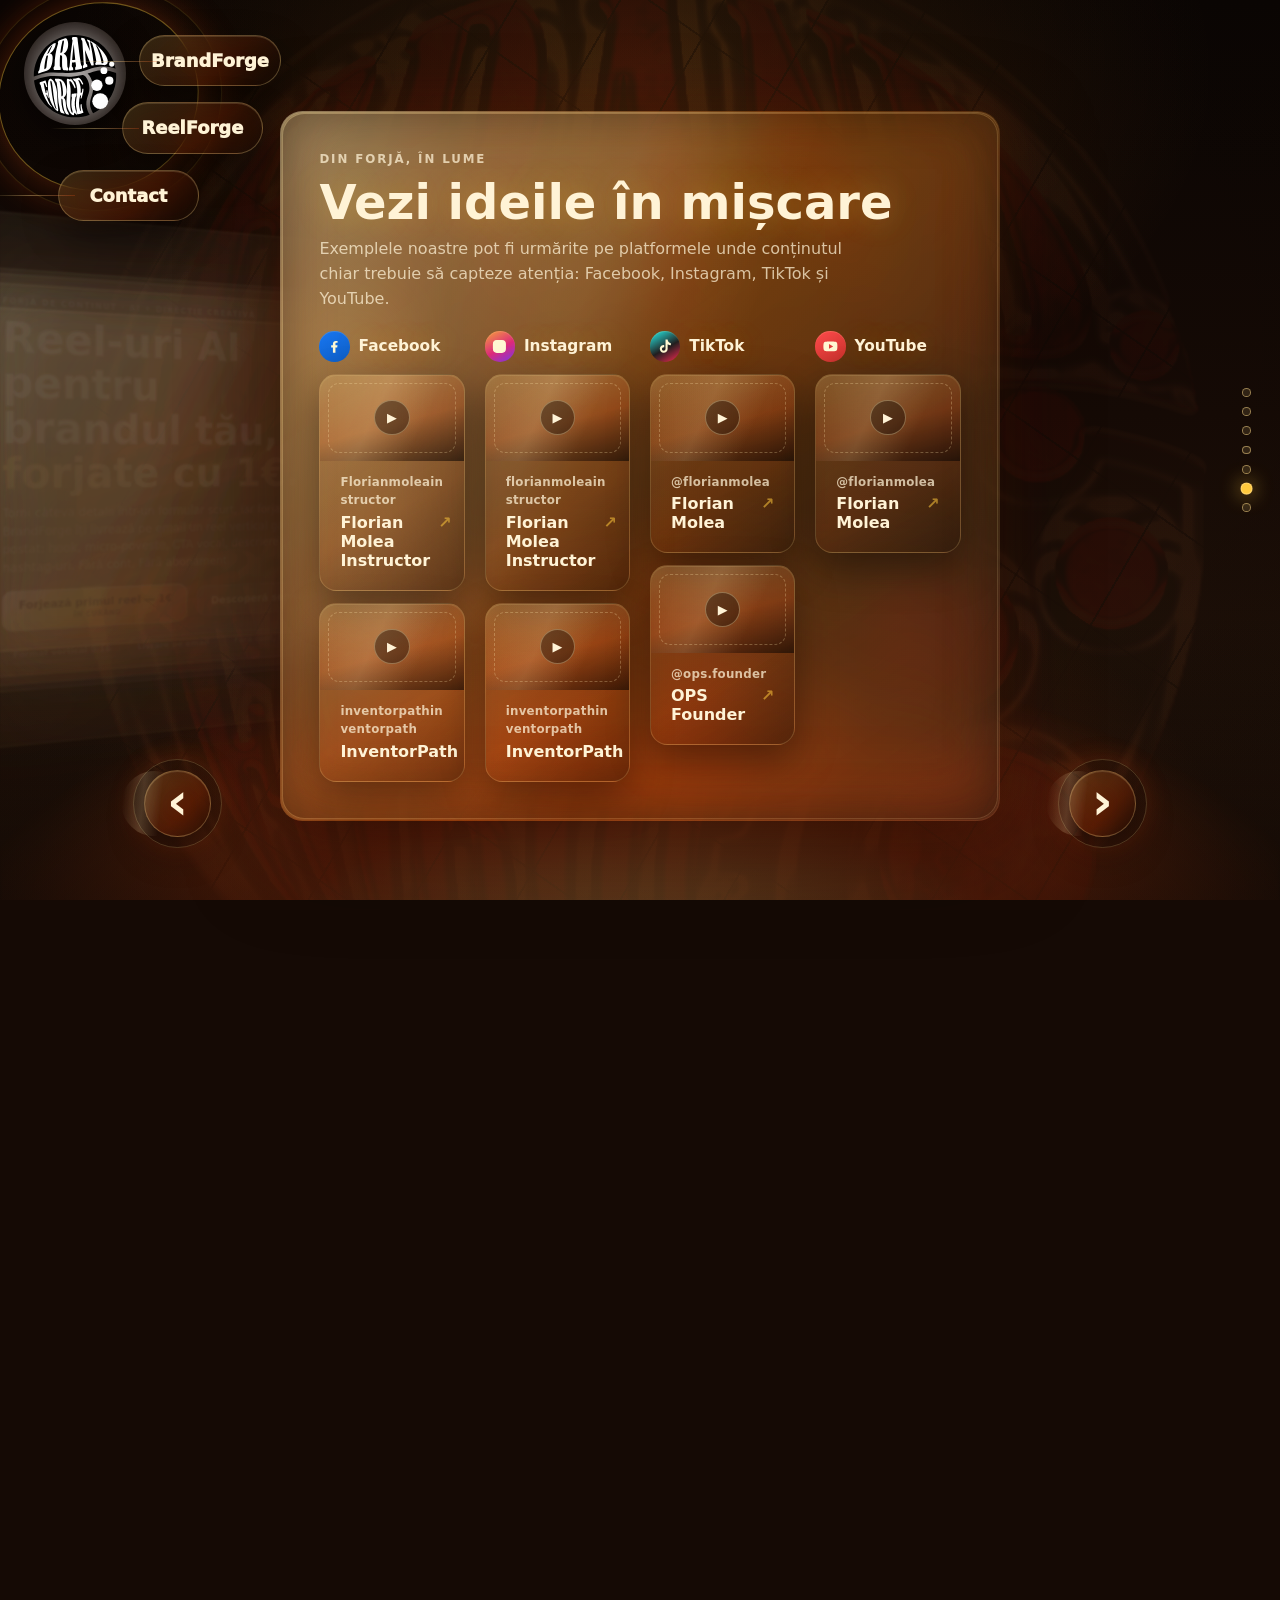
==== commit 0a5117b1: "low 1507" ====
--- a/index.html
+++ b/index.html
@@ -408,7 +408,24 @@
               <li><a href="#faq" data-panel-link="4">FAQ</a></li>
               <li><a href="#showcase" data-panel-link="5">Showcase</a></li>
             </ul>
-            <p class="legal">© 2026 BrandForge. Toate drepturile rezervate.</p>
+            <ul class="contact-links legal-footer-links">
+              <li><a href="./terms.html">Termeni și condiții</a></li>
+              <li><a href="./privacy.html">Confidențialitate</a></li>
+              <li><a href="./cookies.html">Cookies</a></li>
+              <li><a href="./withdrawal-refunds.html">Retragere și rambursări</a></li>
+              <li><a href="./withdraw.html">Formular de retragere</a></li>
+              <li><a href="./ip-license.html">Drepturi de autor și licență</a></li>
+              <li><a href="./ai-content-policy.html">Politica AI și conținut</a></li>
+              <li><a href="./complaints.html">Contact și reclamații</a></li>
+            </ul>
+            <p class="legal">
+              BrandForge este operat de NEBO SAFETY SRL<br>
+              CUI 42021319 · J40/17136/2019<br>
+              București, Sector 1<br>
+              <a href="mailto:bforge478@gmail.com">bforge478@gmail.com</a> · <a href="tel:+40722882473">0722 882 473</a><br>
+              Societate plătitoare de TVA
+            </p>
+            <p class="legal">© 2026 NEBO SAFETY SRL. Toate drepturile rezervate.</p>
           </article>
         </div>
 
--- a/styles.css
+++ b/styles.css
@@ -1268,7 +1268,6 @@
 
   .order-shell {
     width: min(100%, calc(100vw - 48px));
-    max-width: 342px;
     padding: 13.4rem 0 var(--space-xl);
   }
 
@@ -2211,6 +2210,17 @@
 
 .contact-links a:hover {
   color: var(--gold);
+}
+
+.legal-footer-links {
+  margin-top: .6rem;
+  padding-top: var(--space-sm);
+  border-top: 1px solid rgba(255, 219, 140, .14);
+}
+
+.legal-footer-links a {
+  font-size: .82rem;
+  font-weight: 600;
 }
 
 .legal {
@@ -2637,3 +2647,322 @@
   0%, 100% { background-position: 0% 50%; }
   50% { background-position: 100% 50%; }
 }
+
+/* ============================================================================
+   Pagini juridice (Termeni, Confidențialitate, Cookies, Retragere etc.) —
+   acelasi sistem obsidian/glass, dar optimizat pentru text lung: latime mai
+   confortabila, fara scena animata, fara efecte in zona textului.
+   ============================================================================ */
+
+.legal-shell {
+  width: min(1040px, calc(100vw - 32px));
+  margin: 0 auto;
+  padding: clamp(12rem, 20vh, 15rem) 0 var(--space-xl);
+}
+
+.legal-panel {
+  display: grid;
+  gap: var(--space-lg);
+  margin: 0 auto;
+  padding: clamp(1.6rem, 3vw, 2.8rem);
+  overflow-wrap: break-word;
+}
+
+.legal-intro {
+  display: grid;
+  gap: .5rem;
+}
+
+.legal-intro h1 {
+  max-width: 26ch;
+}
+
+.legal-meta {
+  display: flex;
+  flex-wrap: wrap;
+  gap: .5rem 1rem;
+  align-items: center;
+  color: var(--hot-faint);
+  font-size: .86rem;
+}
+
+.legal-meta strong {
+  color: var(--hot-dim);
+  font-weight: 700;
+}
+
+.legal-back {
+  color: var(--hot-dim);
+  font-weight: 700;
+  text-underline-offset: .2rem;
+}
+
+.legal-back:hover,
+.legal-back:focus-visible {
+  color: var(--gold);
+}
+
+.legal-content a:focus-visible,
+.legal-note a:focus-visible,
+.legal-card a:focus-visible,
+.contact-links a:focus-visible,
+.legal-back:focus-visible {
+  outline: 2px solid rgba(255, 201, 61, .8);
+  outline-offset: 2px;
+  border-radius: .2rem;
+}
+
+.legal-toc {
+  border: 1px solid rgba(255, 219, 140, .2);
+  border-radius: 1rem;
+  padding: var(--space-sm) var(--space-md);
+  background: linear-gradient(150deg, rgba(255, 219, 140, .08), rgba(10, 5, 3, .3));
+}
+
+.legal-toc summary {
+  color: var(--hot);
+  cursor: pointer;
+  font-weight: 800;
+  font-size: .92rem;
+  list-style: none;
+}
+
+.legal-toc summary::-webkit-details-marker {
+  display: none;
+}
+
+.legal-toc summary::after {
+  content: "▾";
+  display: inline-block;
+  margin-left: .5rem;
+  color: var(--gold);
+  transition: transform .2s ease;
+}
+
+.legal-toc[open] summary::after {
+  transform: rotate(180deg);
+}
+
+.legal-toc ol {
+  display: grid;
+  gap: .35rem;
+  margin: var(--space-sm) 0 0;
+  padding: 0 0 0 1.2rem;
+  columns: 1;
+}
+
+.legal-toc a {
+  color: var(--hot-dim);
+  font-size: .88rem;
+}
+
+.legal-toc a:hover,
+.legal-toc a:focus-visible {
+  color: var(--gold);
+}
+
+@media (min-width: 881px) {
+  .legal-toc ol {
+    columns: 2;
+    column-gap: var(--space-md);
+  }
+}
+
+.legal-content {
+  display: grid;
+  gap: var(--space-lg);
+}
+
+.legal-content section {
+  display: grid;
+  gap: .7rem;
+  scroll-margin-top: 6rem;
+}
+
+.legal-content h2 {
+  font-size: clamp(1.3rem, 2.4vw, 1.7rem);
+}
+
+.legal-content h3 {
+  margin-top: .3rem;
+  color: var(--hot);
+  font-size: 1.05rem;
+}
+
+.legal-content p,
+.legal-content li {
+  color: var(--hot-dim);
+  font-size: .96rem;
+  line-height: 1.6;
+}
+
+.legal-content a,
+.legal-note a,
+.legal-card a {
+  color: var(--gold);
+  font-weight: 700;
+  text-decoration: underline;
+  text-underline-offset: .2rem;
+}
+
+.legal-content a:hover,
+.legal-note a:hover,
+.legal-card a:hover {
+  color: var(--whitehot);
+}
+
+.legal-content ul,
+.legal-content ol {
+  display: grid;
+  gap: .4rem;
+  margin: 0;
+  padding-left: 1.3rem;
+}
+
+.legal-content strong {
+  color: var(--hot);
+}
+
+.legal-card {
+  border: 1px solid rgba(255, 219, 140, .22);
+  border-left: 3px solid var(--gold);
+  border-radius: .8rem;
+  padding: var(--space-sm) var(--space-md);
+  background: linear-gradient(150deg, rgba(255, 219, 140, .1), rgba(240, 79, 20, .06) 60%, rgba(10, 5, 3, .3));
+}
+
+.legal-card p,
+.legal-card li {
+  margin: 0;
+}
+
+.legal-card + .legal-card {
+  margin-top: .6rem;
+}
+
+address.legal-card {
+  font-style: normal;
+}
+
+.legal-card-warning {
+  border-left-color: var(--ember);
+}
+
+.legal-table-wrap {
+  overflow-x: auto;
+  border: 1px solid rgba(255, 219, 140, .2);
+  border-radius: .8rem;
+}
+
+.legal-table {
+  width: 100%;
+  border-collapse: collapse;
+  font-size: .88rem;
+}
+
+.legal-table caption {
+  padding: .6rem var(--space-sm);
+  color: var(--hot-faint);
+  font-size: .8rem;
+  text-align: left;
+}
+
+.legal-table th,
+.legal-table td {
+  padding: .6rem var(--space-sm);
+  border-bottom: 1px solid rgba(255, 219, 140, .14);
+  text-align: left;
+  vertical-align: top;
+  color: var(--hot-dim);
+}
+
+.legal-table th {
+  color: var(--hot);
+  font-weight: 800;
+  background: rgba(255, 219, 140, .08);
+}
+
+.legal-table tr:last-child td {
+  border-bottom: none;
+}
+
+.legal-form {
+  display: grid;
+  gap: var(--space-sm);
+}
+
+.legal-form label {
+  display: grid;
+  gap: .3rem;
+  color: var(--hot-dim);
+  font-size: .9rem;
+  font-weight: 700;
+}
+
+.legal-form input,
+.legal-form textarea {
+  border: 1px solid rgba(255, 219, 140, .24);
+  border-radius: .6rem;
+  padding: .7rem .85rem;
+  color: var(--hot);
+  background: rgba(255, 219, 140, .06);
+  font: inherit;
+  box-shadow: inset 0 1px 0 rgba(255, 232, 175, .1);
+}
+
+.legal-form input:focus-visible,
+.legal-form textarea:focus-visible {
+  outline: 2px solid rgba(255, 201, 61, .8);
+  outline-offset: 2px;
+  border-color: rgba(240, 79, 20, .6);
+}
+
+.legal-form .field-checkbox {
+  display: flex;
+  flex-direction: row;
+  align-items: flex-start;
+  gap: .6rem;
+  font-weight: 500;
+}
+
+.legal-form .field-checkbox input {
+  width: 1.15rem;
+  height: 1.15rem;
+  flex: none;
+  margin-top: .2rem;
+}
+
+.legal-note {
+  color: var(--hot-faint);
+  font-size: .84rem;
+  font-style: italic;
+}
+
+.legal-footer-nav {
+  display: grid;
+  gap: var(--space-sm);
+  padding-top: var(--space-md);
+  border-top: 1px solid rgba(255, 219, 140, .16);
+}
+
+@media (max-width: 880px) {
+  .legal-shell {
+    padding-top: 13rem;
+  }
+
+  .legal-panel {
+    max-width: calc(100vw - 32px);
+  }
+}
+
+/* --- Footer juridic (pagini fara deck: 404, pagini juridice) ----------------- */
+
+.site-footer-shell {
+  width: min(1040px, calc(100vw - 32px));
+  margin: 0 auto;
+  padding: 0 0 var(--space-xl);
+}
+
+.site-footer-shell .contact-links {
+  margin-top: 0;
+}
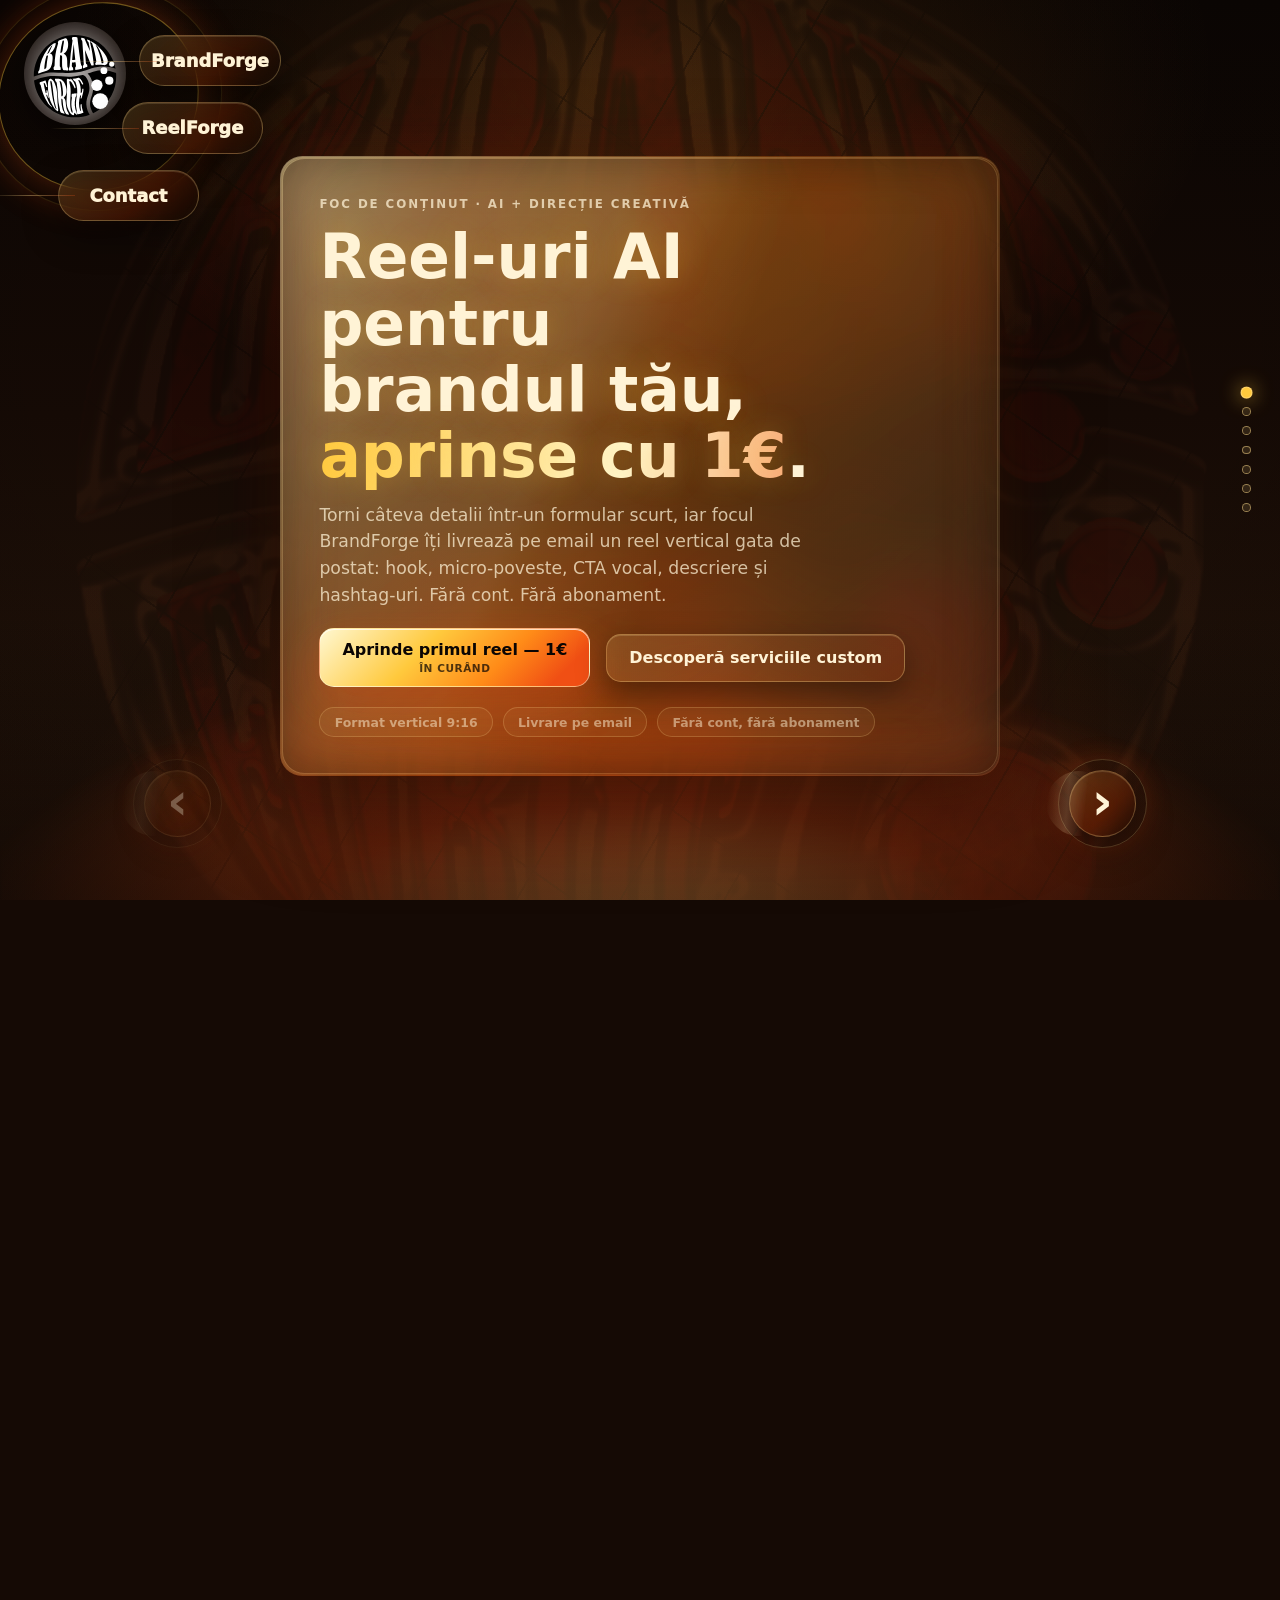
==== commit dc0c069a: "mid 1507" ====
--- a/index.html
+++ b/index.html
@@ -3,20 +3,20 @@
   <head>
     <meta charset="utf-8">
     <meta name="viewport" content="width=device-width, initial-scale=1">
-    <title>BrandForge — Reel-uri AI forjate pentru brandul tău, cu 1€</title>
-    <meta name="description" content="Forja de conținut BrandForge: reel-uri AI verticale pentru TikTok, Instagram Reels și YouTube Shorts, generate din câteva detalii, cu 1€. Iar când vrei mai mult: campanii video și servicii social media full-custom.">
+    <title>BrandForge — Reel-uri AI aprinse pentru brandul tău, cu 1€</title>
+    <meta name="description" content="Focul de conținut BrandForge: reel-uri AI verticale pentru TikTok, Instagram Reels și YouTube Shorts, generate din câteva detalii, cu 1€. Iar când vrei mai mult: campanii video și servicii social media full-custom.">
     <meta name="robots" content="index, follow, max-image-preview:large">
     <meta name="theme-color" content="#150a05">
-    <meta property="og:title" content="BrandForge — Reel-uri AI forjate cu 1€">
-    <meta property="og:description" content="Torni detaliile, forja livrează: un reel vertical gata de postat, cu hook, poveste, CTA, descriere și hashtag-uri. Un euro. Un reel.">
+    <meta property="og:title" content="BrandForge — Reel-uri AI aprinse cu 1€">
+    <meta property="og:description" content="Torni detaliile, focul livrează: un reel vertical gata de postat, cu hook, poveste, CTA, descriere și hashtag-uri. Un euro. Un reel.">
     <meta property="og:type" content="website">
     <meta property="og:url" content="https://brandforge.digital/">
     <meta property="og:image" content="https://brandforge.digital/brandforge/social-share.png">
     <meta property="og:image:width" content="1200">
     <meta property="og:image:height" content="630">
     <meta name="twitter:card" content="summary_large_image">
-    <meta name="twitter:title" content="BrandForge — Reel-uri AI forjate cu 1€">
-    <meta name="twitter:description" content="Torni detaliile, forja livrează: un reel vertical gata de postat, cu hook, poveste, CTA, descriere și hashtag-uri.">
+    <meta name="twitter:title" content="BrandForge — Reel-uri AI aprinse cu 1€">
+    <meta name="twitter:description" content="Torni detaliile, focul livrează: un reel vertical gata de postat, cu hook, poveste, CTA, descriere și hashtag-uri.">
     <meta name="twitter:image" content="https://brandforge.digital/brandforge/social-share.png">
     <link rel="canonical" href="https://brandforge.digital/">
     <link rel="icon" href="./brandforge/favicon.svg" type="image/svg+xml">
@@ -32,7 +32,7 @@
           "name": "BrandForge",
           "url": "https://brandforge.digital/",
           "logo": "https://brandforge.digital/brandforge/logo.svg",
-          "description": "BrandForge este o forjă de conținut AI: reel-uri verticale pentru TikTok, Instagram Reels și YouTube Shorts, plus servicii custom de social media management și campanii video AI recurente pentru branduri."
+          "description": "BrandForge este un foc de conținut AI: reel-uri verticale pentru TikTok, Instagram Reels și YouTube Shorts, plus servicii custom de social media management și campanii video AI recurente pentru branduri."
         },
         {
           "@type": "WebSite",
@@ -78,7 +78,7 @@
               "name": "Chiar costă doar 1€?",
               "acceptedAnswer": {
                 "@type": "Answer",
-                "text": "Da. Un reel = 1€. Fără abonament, fără costuri ascunse. E felul nostru de a-ți arăta ce poate forja înainte să vorbim despre campanii complete."
+                "text": "Da. Un reel = 1€. Fără abonament, fără costuri ascunse. E felul nostru de a-ți arăta ce poate aprinde înainte să vorbim despre campanii complete."
               }
             },
             {
@@ -102,7 +102,7 @@
               "name": "Care e diferența dintre ReelForge și BrandForge?",
               "acceptedAnswer": {
                 "@type": "Answer",
-                "text": "ReelForge e scânteia: un reel individual, rapid, cu 1€. BrandForge e forja completă: strategie, direcție creativă, campanii video și conținut recurent, adaptate brandului tău."
+                "text": "ReelForge e scânteia: un reel individual, rapid, cu 1€. BrandForge e focul complet: strategie, direcție creativă, campanii video și conținut recurent, adaptate brandului tău."
               }
             },
             {
@@ -122,7 +122,7 @@
   <body>
     <a class="skip-link" href="#continut">Sari la conținut</a>
 
-    <!-- Fundal fix: forja în vulcan (WebGL pe desktop, CSS în rest) -->
+    <!-- Fundal fix: focul din vulcan (WebGL pe desktop, CSS în rest) -->
     <div class="forge-backdrop" data-forge-scene aria-hidden="true">
       <div class="scene-css">
         <div class="smoke-plume">
@@ -149,7 +149,7 @@
     </aside>
 
     <div class="fab-cta">
-      <a class="btn btn-molten btn-compact" href="https://wa.me/40722882473?text=Bun%C4%83!%20Am%20v%C4%83zut%20BrandForge.%20A%C8%99%20dori%20mai%20multe%20informa%C8%9Bii%20despre%20ReelForge%20%C8%99i%20despre%20comenzile%20personalizate." data-reelforge-cta>Forjează un reel — 1€</a>
+      <a class="btn btn-molten btn-compact" href="https://wa.me/40722882473?text=Bun%C4%83!%20Am%20v%C4%83zut%20BrandForge.%20A%C8%99%20dori%20mai%20multe%20informa%C8%9Bii%20despre%20ReelForge%20%C8%99i%20despre%20comenzile%20personalizate." data-reelforge-cta>Aprinde un reel — 1€</a>
     </div>
 
     <!-- Puncte de progres (doar în modul deck) -->
@@ -175,12 +175,12 @@
 
           <!-- 0 · Hero -->
           <article class="glass-panel hero-panel is-active" data-panel="0" id="start">
-            <p class="kicker reveal">Forjă de conținut · AI + direcție creativă</p>
-            <h1 class="reveal">Reel-uri AI pentru brandul tău, <span class="molten-text">forjate cu 1€</span>.</h1>
-            <p class="lede reveal">Torni câteva detalii într-un formular scurt, iar forja BrandForge îți livrează pe email un reel vertical gata de postat: hook, micro-poveste, CTA vocal, descriere și hashtag-uri. Fără cont. Fără abonament.</p>
+            <p class="kicker reveal">Foc de conținut · AI + direcție creativă</p>
+            <h1 class="reveal">Reel-uri AI pentru brandul tău, <span class="molten-text">aprinse cu 1€</span>.</h1>
+            <p class="lede reveal">Torni câteva detalii într-un formular scurt, iar focul BrandForge îți livrează pe email un reel vertical gata de postat: hook, micro-poveste, CTA vocal, descriere și hashtag-uri. Fără cont. Fără abonament.</p>
             <div class="cta-row reveal">
               <a class="btn btn-molten btn-pending" href="https://wa.me/40722882473?text=Bun%C4%83!%20Am%20v%C4%83zut%20BrandForge.%20A%C8%99%20dori%20mai%20multe%20informa%C8%9Bii%20despre%20ReelForge%20%C8%99i%20despre%20comenzile%20personalizate." data-reelforge-cta>
-                <span class="cta-label">Forjează primul reel — 1€</span>
+                <span class="cta-label">Aprinde primul reel — 1€</span>
                 <span class="cta-badge">În curând</span>
               </a>
               <a class="btn btn-glass" href="#servicii" data-panel-link="3">Descoperă serviciile custom</a>
@@ -197,7 +197,7 @@
             <div class="panel-head">
               <p class="kicker reveal">Cum funcționează</p>
               <h2 class="reveal">De la o scânteie de 1€, la un brand călit</h2>
-              <p class="reveal">Începi mic și ieftin. Vezi cu ochii tăi ce iese din forjă. Iar dacă piesa îți place, focul rămâne aprins pentru tot brandul tău.</p>
+              <p class="reveal">Începi mic și ieftin. Vezi cu ochii tăi ce iese din foc. Iar dacă piesa îți place, focul rămâne aprins pentru tot brandul tău.</p>
             </div>
             <ol class="steps-grid" style="list-style:none;margin:0;padding:0">
               <li class="glass-chip step-chip reveal">
@@ -206,7 +206,7 @@
               </li>
               <li class="glass-chip step-chip reveal">
                 <span class="step-node" aria-hidden="true">02</span>
-                <div><strong>Metalul intră în forjă</strong><span>AI-ul și direcția creativă topesc detaliile și bat un reel 9:16 cu hook, micro-poveste și apel la acțiune.</span></div>
+                <div><strong>Metalul intră în foc</strong><span>AI-ul și direcția creativă topesc detaliile și bat un reel 9:16 cu hook, micro-poveste și apel la acțiune.</span></div>
               </li>
               <li class="glass-chip step-chip reveal">
                 <span class="step-node" aria-hidden="true">03</span>
@@ -214,7 +214,7 @@
               </li>
               <li class="glass-chip step-chip reveal">
                 <span class="step-node" aria-hidden="true">04</span>
-                <div><strong>Forjăm mai departe, împreună</strong><span>Ți-a plăcut? Trecem la foc continuu: campanii și conținut recurent, 100% pe brandul tău. <a href="#servicii" data-panel-link="3">Vezi serviciile custom</a>.</span></div>
+                <div><strong>Aprindem mai departe, împreună</strong><span>Ți-a plăcut? Trecem la foc continuu: campanii și conținut recurent, 100% pe brandul tău. <a href="#servicii" data-panel-link="3">Vezi serviciile custom</a>.</span></div>
               </li>
             </ol>
           </article>
@@ -223,7 +223,7 @@
           <article class="glass-panel" data-panel="2" id="include">
             <div class="panel-head">
               <p class="kicker reveal">Reel-ul de 1€</p>
-              <h2 class="reveal">Ce iese din forjă pentru un euro</h2>
+              <h2 class="reveal">Ce iese din foc pentru un euro</h2>
               <p class="reveal">Nu un demo. Nu un watermark. O piesă completă, gata de postat.</p>
             </div>
             <div class="features-grid">
@@ -240,8 +240,8 @@
           <article class="glass-panel" data-panel="3" id="servicii">
             <div class="panel-head">
               <p class="kicker reveal">BrandForge full-custom</p>
-              <h2 class="reveal">Un reel te aprinde. O forjă întreagă te ține incandescent.</h2>
-              <p class="reveal">Reel-ul de 1€ e prima lovitură de ciocan. Când vrei conținut constant, coerent și croit exact pe brandul tău, preluăm noi forja — cap-coadă.</p>
+              <h2 class="reveal">Un reel te aprinde. Un foc întreg te ține incandescent.</h2>
+              <p class="reveal">Reel-ul de 1€ e prima lovitură de ciocan. Când vrei conținut constant, coerent și croit exact pe brandul tău, preluăm noi focul — cap-coadă.</p>
             </div>
             <div class="services-grid">
               <div class="glass-chip reveal"><strong>Strategie &amp; direcție creativă</strong><span>Definim vocea brandului, unghiurile de mesaj și planul de conținut pentru nișa ta.</span></div>
@@ -271,7 +271,7 @@
               </details>
               <details class="faq-item reveal">
                 <summary>Chiar costă doar 1€?</summary>
-                <p>Da. Un reel = 1€. Fără abonament, fără costuri ascunse. E felul nostru de a-ți arăta ce poate forja înainte să vorbim despre campanii complete.</p>
+                <p>Da. Un reel = 1€. Fără abonament, fără costuri ascunse. E felul nostru de a-ți arăta ce poate aprinde înainte să vorbim despre campanii complete.</p>
               </details>
               <details class="faq-item reveal">
                 <summary>Unde pot posta reel-ul?</summary>
@@ -283,7 +283,7 @@
               </details>
               <details class="faq-item reveal">
                 <summary>Care e diferența dintre ReelForge și BrandForge?</summary>
-                <p>ReelForge e scânteia: un reel individual, rapid, cu 1€. BrandForge e forja completă: strategie, direcție creativă, campanii video și conținut recurent, adaptate brandului tău.</p>
+                <p>ReelForge e scânteia: un reel individual, rapid, cu 1€. BrandForge e focul complet: strategie, direcție creativă, campanii video și conținut recurent, adaptate brandului tău.</p>
               </details>
               <details class="faq-item reveal">
                 <summary>Cum primesc reel-ul?</summary>
@@ -295,7 +295,7 @@
           <!-- 5 · Showcase social -->
           <article class="glass-panel showcase-panel" data-panel="5" id="showcase">
             <div class="panel-head">
-              <p class="kicker reveal">Din forjă, în lume</p>
+              <p class="kicker reveal">Din foc, în lume</p>
               <h2 class="reveal">Vezi ideile în mișcare</h2>
               <p class="reveal">Exemplele noastre pot fi urmărite pe platformele unde conținutul chiar trebuie să capteze atenția: Facebook, Instagram, TikTok și YouTube.</p>
             </div>
@@ -307,17 +307,23 @@
                 </h3>
                 <div class="showcase-cards">
                   <a class="showcase-card" href="https://www.facebook.com/Florianmoleainstructor" target="_blank" rel="noopener noreferrer" aria-label="Deschide profilul Florian Molea Instructor pe Facebook">
-                    <div class="showcase-frame" aria-hidden="true"><span class="showcase-play">▶</span></div>
+                    <div class="showcase-card-top">
+                      <span class="showcase-play" aria-hidden="true">▶</span>
+                      <span class="showcase-arrow" aria-hidden="true">↗</span>
+                    </div>
                     <div class="showcase-card-body">
                       <p class="showcase-handle">Florianmoleainstructor</p>
-                      <h4>Florian Molea Instructor<span class="showcase-arrow" aria-hidden="true">↗</span></h4>
+                      <h4>Florian Molea Instructor</h4>
                     </div>
                   </a>
                   <a class="showcase-card" href="https://www.facebook.com/inventorpathinventorpath" target="_blank" rel="noopener noreferrer" aria-label="Deschide profilul InventorPath pe Facebook">
-                    <div class="showcase-frame" aria-hidden="true"><span class="showcase-play">▶</span></div>
+                    <div class="showcase-card-top">
+                      <span class="showcase-play" aria-hidden="true">▶</span>
+                      <span class="showcase-arrow" aria-hidden="true">↗</span>
+                    </div>
                     <div class="showcase-card-body">
                       <p class="showcase-handle">inventorpathinventorpath</p>
-                      <h4>InventorPath<span class="showcase-arrow" aria-hidden="true">↗</span></h4>
+                      <h4>InventorPath</h4>
                     </div>
                   </a>
                 </div>
@@ -330,17 +336,23 @@
                 </h3>
                 <div class="showcase-cards">
                   <a class="showcase-card" href="https://www.instagram.com/florianmoleainstructor/" target="_blank" rel="noopener noreferrer" aria-label="Deschide profilul Florian Molea Instructor pe Instagram">
-                    <div class="showcase-frame" aria-hidden="true"><span class="showcase-play">▶</span></div>
+                    <div class="showcase-card-top">
+                      <span class="showcase-play" aria-hidden="true">▶</span>
+                      <span class="showcase-arrow" aria-hidden="true">↗</span>
+                    </div>
                     <div class="showcase-card-body">
                       <p class="showcase-handle">florianmoleainstructor</p>
-                      <h4>Florian Molea Instructor<span class="showcase-arrow" aria-hidden="true">↗</span></h4>
+                      <h4>Florian Molea Instructor</h4>
                     </div>
                   </a>
                   <a class="showcase-card" href="https://www.instagram.com/inventorpathinventorpath/" target="_blank" rel="noopener noreferrer" aria-label="Deschide profilul InventorPath pe Instagram">
-                    <div class="showcase-frame" aria-hidden="true"><span class="showcase-play">▶</span></div>
+                    <div class="showcase-card-top">
+                      <span class="showcase-play" aria-hidden="true">▶</span>
+                      <span class="showcase-arrow" aria-hidden="true">↗</span>
+                    </div>
                     <div class="showcase-card-body">
                       <p class="showcase-handle">inventorpathinventorpath</p>
-                      <h4>InventorPath<span class="showcase-arrow" aria-hidden="true">↗</span></h4>
+                      <h4>InventorPath</h4>
                     </div>
                   </a>
                 </div>
@@ -353,17 +365,23 @@
                 </h3>
                 <div class="showcase-cards">
                   <a class="showcase-card" href="https://www.tiktok.com/@florianmolea" target="_blank" rel="noopener noreferrer" aria-label="Deschide profilul Florian Molea pe TikTok">
-                    <div class="showcase-frame" aria-hidden="true"><span class="showcase-play">▶</span></div>
+                    <div class="showcase-card-top">
+                      <span class="showcase-play" aria-hidden="true">▶</span>
+                      <span class="showcase-arrow" aria-hidden="true">↗</span>
+                    </div>
                     <div class="showcase-card-body">
                       <p class="showcase-handle">@florianmolea</p>
-                      <h4>Florian Molea<span class="showcase-arrow" aria-hidden="true">↗</span></h4>
+                      <h4>Florian Molea</h4>
                     </div>
                   </a>
                   <a class="showcase-card" href="https://www.tiktok.com/@ops.founder" target="_blank" rel="noopener noreferrer" aria-label="Deschide profilul OPS Founder pe TikTok">
-                    <div class="showcase-frame" aria-hidden="true"><span class="showcase-play">▶</span></div>
+                    <div class="showcase-card-top">
+                      <span class="showcase-play" aria-hidden="true">▶</span>
+                      <span class="showcase-arrow" aria-hidden="true">↗</span>
+                    </div>
                     <div class="showcase-card-body">
                       <p class="showcase-handle">@ops.founder</p>
-                      <h4>OPS Founder<span class="showcase-arrow" aria-hidden="true">↗</span></h4>
+                      <h4>OPS Founder</h4>
                     </div>
                   </a>
                 </div>
@@ -376,10 +394,13 @@
                 </h3>
                 <div class="showcase-cards">
                   <a class="showcase-card" href="https://www.youtube.com/@florianmolea" target="_blank" rel="noopener noreferrer" aria-label="Deschide profilul Florian Molea pe YouTube">
-                    <div class="showcase-frame" aria-hidden="true"><span class="showcase-play">▶</span></div>
+                    <div class="showcase-card-top">
+                      <span class="showcase-play" aria-hidden="true">▶</span>
+                      <span class="showcase-arrow" aria-hidden="true">↗</span>
+                    </div>
                     <div class="showcase-card-body">
                       <p class="showcase-handle">@florianmolea</p>
-                      <h4>Florian Molea<span class="showcase-arrow" aria-hidden="true">↗</span></h4>
+                      <h4>Florian Molea</h4>
                     </div>
                   </a>
                 </div>
@@ -391,8 +412,8 @@
           <article class="glass-panel contact-panel" data-panel="6" id="contact">
             <div class="panel-head">
               <p class="kicker reveal">Contact</p>
-              <h2 class="reveal">Aprindem forja pentru brandul tău?</h2>
-              <p class="reveal">Începe cu un reel de 1€ sau sari direct la o discuție despre campanii și conținut recurent. Forjăm conținut care ține brandul tău incandescent.</p>
+              <h2 class="reveal">Aprindem focul pentru brandul tău?</h2>
+              <p class="reveal">Începe cu un reel de 1€ sau sari direct la o discuție despre campanii și conținut recurent. Aprindem conținut care ține brandul tău incandescent.</p>
             </div>
             <div class="cta-row reveal">
               <a class="btn btn-molten btn-pending" href="https://wa.me/40722882473?text=Bun%C4%83!%20Am%20v%C4%83zut%20BrandForge.%20A%C8%99%20dori%20mai%20multe%20informa%C8%9Bii%20despre%20ReelForge%20%C8%99i%20despre%20comenzile%20personalizate." data-reelforge-cta>
--- a/styles.css
+++ b/styles.css
@@ -1423,7 +1423,7 @@
 }
 
 /* ============================================================================
-   FORJA — tema noua, intunecata, "forjă în vulcan" pentru pagina principala
+   FOC — tema noua, intunecata, "focul din vulcan" pentru pagina principala
    (index.html). Coexista cu tema veche, deschisa la culoare, folosita inca de
    ReelForge/index.html: clasele de mai jos sunt fie noi (nu se ciocnesc cu
    nimic), fie domeniul lor de aplicare e limitat la .glass-panel / .radial-nav
@@ -1466,7 +1466,7 @@
   top: 1rem;
 }
 
-/* --- Fundal fix: scena "forjă în vulcan" (WebGL + fallback CSS) ------------ */
+/* --- Fundal fix: scena "focul din vulcan" (WebGL + fallback CSS) ------------ */
 
 .forge-backdrop {
   position: fixed;
@@ -2018,20 +2018,38 @@
   fill: currentColor;
 }
 
-/* Accent per platforma, ca fiecare coloana sa fie usor de recunoscut vizual. */
+/* Accent per platforma: un RGB comun (--accent-rgb), mostenit de cardurile
+   copil, folosit mai jos pentru bara de sus, glow-ul de hover si butonul de
+   play — fiecare coloana capata personalitate vizuala fara sa iasa din tema. */
+.showcase-platform-facebook {
+  --accent-rgb: 24, 119, 242;
+}
+
 .showcase-platform-facebook .showcase-icon {
   color: var(--whitehot);
   background: linear-gradient(150deg, #1877f2, #0d5dc4);
 }
 
+.showcase-platform-instagram {
+  --accent-rgb: 221, 42, 123;
+}
+
 .showcase-platform-instagram .showcase-icon {
   color: var(--whitehot);
   background: linear-gradient(150deg, #f6a339, #dd2a7b 55%, #7c3aed);
 }
 
+.showcase-platform-tiktok {
+  --accent-rgb: 254, 44, 85;
+}
+
 .showcase-platform-tiktok .showcase-icon {
   color: var(--whitehot);
   background: linear-gradient(150deg, #25f4ee, #221f20 55%, #fe2c55);
+}
+
+.showcase-platform-youtube {
+  --accent-rgb: 255, 60, 60;
 }
 
 .showcase-platform-youtube .showcase-icon {
@@ -2046,22 +2064,36 @@
 }
 
 .showcase-card {
+  --accent-rgb: 240, 79, 20;
   position: relative;
-  display: block;
+  display: flex;
+  flex-direction: column;
+  gap: .6rem;
   overflow: hidden;
-  border: 1px solid rgba(255, 219, 140, .2);
+  padding: .85rem 1rem 1rem;
+  border: 1px solid rgba(255, 255, 255, .08);
   border-radius: 1.1rem;
-  background: linear-gradient(150deg, rgba(255, 219, 140, .1), rgba(240, 79, 20, .06) 60%, rgba(10, 5, 3, .34));
-  box-shadow: 0 16px 40px rgba(0, 0, 0, .4), inset 0 1px 0 rgba(255, 232, 175, .12);
+  background: linear-gradient(165deg, rgba(255, 255, 255, .05), rgba(10, 5, 3, .55) 65%);
+  box-shadow: 0 16px 40px rgba(0, 0, 0, .4);
   cursor: pointer;
-  transition: transform .24s ease, box-shadow .24s ease, border-color .24s ease;
+  transition: transform .3s cubic-bezier(.2, .8, .2, 1), box-shadow .3s ease, border-color .3s ease;
+}
+
+.showcase-card::before {
+  content: "";
+  position: absolute;
+  inset: 0 0 auto 0;
+  height: 3px;
+  background: linear-gradient(90deg, rgb(var(--accent-rgb)), rgba(var(--accent-rgb), .15));
+  opacity: .85;
+  z-index: 2;
 }
 
 .showcase-card:hover,
 .showcase-card:focus-visible {
   transform: translateY(-3px);
-  border-color: rgba(255, 219, 140, .4);
-  box-shadow: 0 22px 54px rgba(0, 0, 0, .5), 0 0 28px rgba(240, 79, 20, .25), inset 0 1px 0 rgba(255, 232, 175, .18);
+  border-color: rgba(var(--accent-rgb), .5);
+  box-shadow: 0 20px 44px rgba(0, 0, 0, .5), 0 0 26px rgba(var(--accent-rgb), .3), inset 0 1px 0 rgba(255, 232, 175, .14);
 }
 
 .showcase-card:focus-visible {
@@ -2069,79 +2101,90 @@
   outline-offset: 3px;
 }
 
-.showcase-frame {
-  position: relative;
-  display: grid;
-  place-items: center;
-  height: 5.4rem;
-  overflow: hidden;
-  background: linear-gradient(165deg, rgba(255, 219, 140, .16), rgba(240, 79, 20, .16) 55%, rgba(10, 5, 3, .6));
-}
-
-.showcase-frame::before {
-  content: "";
-  position: absolute;
-  inset: -40% -10%;
-  background: linear-gradient(115deg, transparent 20%, rgba(255, 232, 175, .16) 42%, transparent 64%);
-  animation: glassSheenDark 7s ease-in-out infinite;
-}
-
-.showcase-frame::after {
-  content: "";
-  position: absolute;
-  inset: .5rem;
-  border: 1px dashed rgba(255, 232, 175, .28);
-  border-radius: .7rem;
+.showcase-card-top {
+  display: flex;
+  align-items: center;
+  justify-content: space-between;
 }
 
 .showcase-play {
   position: relative;
   z-index: 1;
   display: grid;
-  width: 2.2rem;
+  flex: none;
+  width: 2.1rem;
   aspect-ratio: 1;
   place-items: center;
-  border: 1px solid rgba(255, 232, 175, .35);
+  border: 1px solid rgba(var(--accent-rgb), .4);
   border-radius: 50%;
-  color: var(--hot);
-  background: rgba(10, 5, 3, .4);
-  font-size: .8rem;
+  color: rgb(var(--accent-rgb));
+  background: rgba(var(--accent-rgb), .14);
+  font-size: .7rem;
+  transition: transform .28s ease, box-shadow .28s ease, background .28s ease, color .28s ease;
+}
+
+.showcase-card:hover .showcase-play,
+.showcase-card:focus-visible .showcase-play {
+  transform: scale(1.1);
+  color: var(--whitehot);
+  background: rgb(var(--accent-rgb));
+  box-shadow: 0 0 0 6px rgba(var(--accent-rgb), .16), 0 0 24px rgba(var(--accent-rgb), .5);
 }
 
 .showcase-card-body {
-  padding: var(--space-sm) var(--space-md) var(--space-md);
+  display: flex;
+  flex-direction: column;
+  gap: .3rem;
+  min-width: 0;
 }
 
 .showcase-handle {
-  margin: 0 0 .2rem;
+  display: block;
+  max-width: fit-content;
+  margin: 0;
+  padding: .16rem .6rem;
+  overflow: hidden;
+  border-radius: 999px;
+  background: rgba(var(--accent-rgb), .16);
   color: var(--gold);
-  font-size: .74rem;
+  font-size: .68rem;
   font-weight: 700;
-  letter-spacing: .02em;
+  letter-spacing: .03em;
+  white-space: nowrap;
+  text-overflow: ellipsis;
 }
 
 .showcase-card-body h4 {
-  display: flex;
-  align-items: baseline;
-  justify-content: space-between;
-  gap: .5rem;
+  display: -webkit-box;
+  overflow: hidden;
   margin: 0;
   color: var(--hot);
   font-weight: 800;
   font-size: 1rem;
+  line-height: 1.25;
+  -webkit-line-clamp: 2;
+  -webkit-box-orient: vertical;
 }
 
 .showcase-arrow {
+  display: inline-grid;
+  flex: none;
+  place-items: center;
+  width: 1.7rem;
+  height: 1.7rem;
+  border: 1px solid rgba(255, 219, 140, .25);
+  border-radius: 50%;
   color: var(--gold);
   font-weight: 700;
-  opacity: .55;
-  transition: transform .2s ease, opacity .2s ease;
+  transition: transform .25s ease, background .25s ease, color .25s ease, border-color .25s ease;
 }
 
 .showcase-card:hover .showcase-arrow,
 .showcase-card:focus-visible .showcase-arrow {
-  opacity: 1;
-  transform: translate(2px, -2px);
+  transform: rotate(45deg);
+  border-color: transparent;
+  color: var(--whitehot);
+  background: rgb(var(--accent-rgb));
 }
 
 /* --- FAQ --------------------------------------------------------------------- */
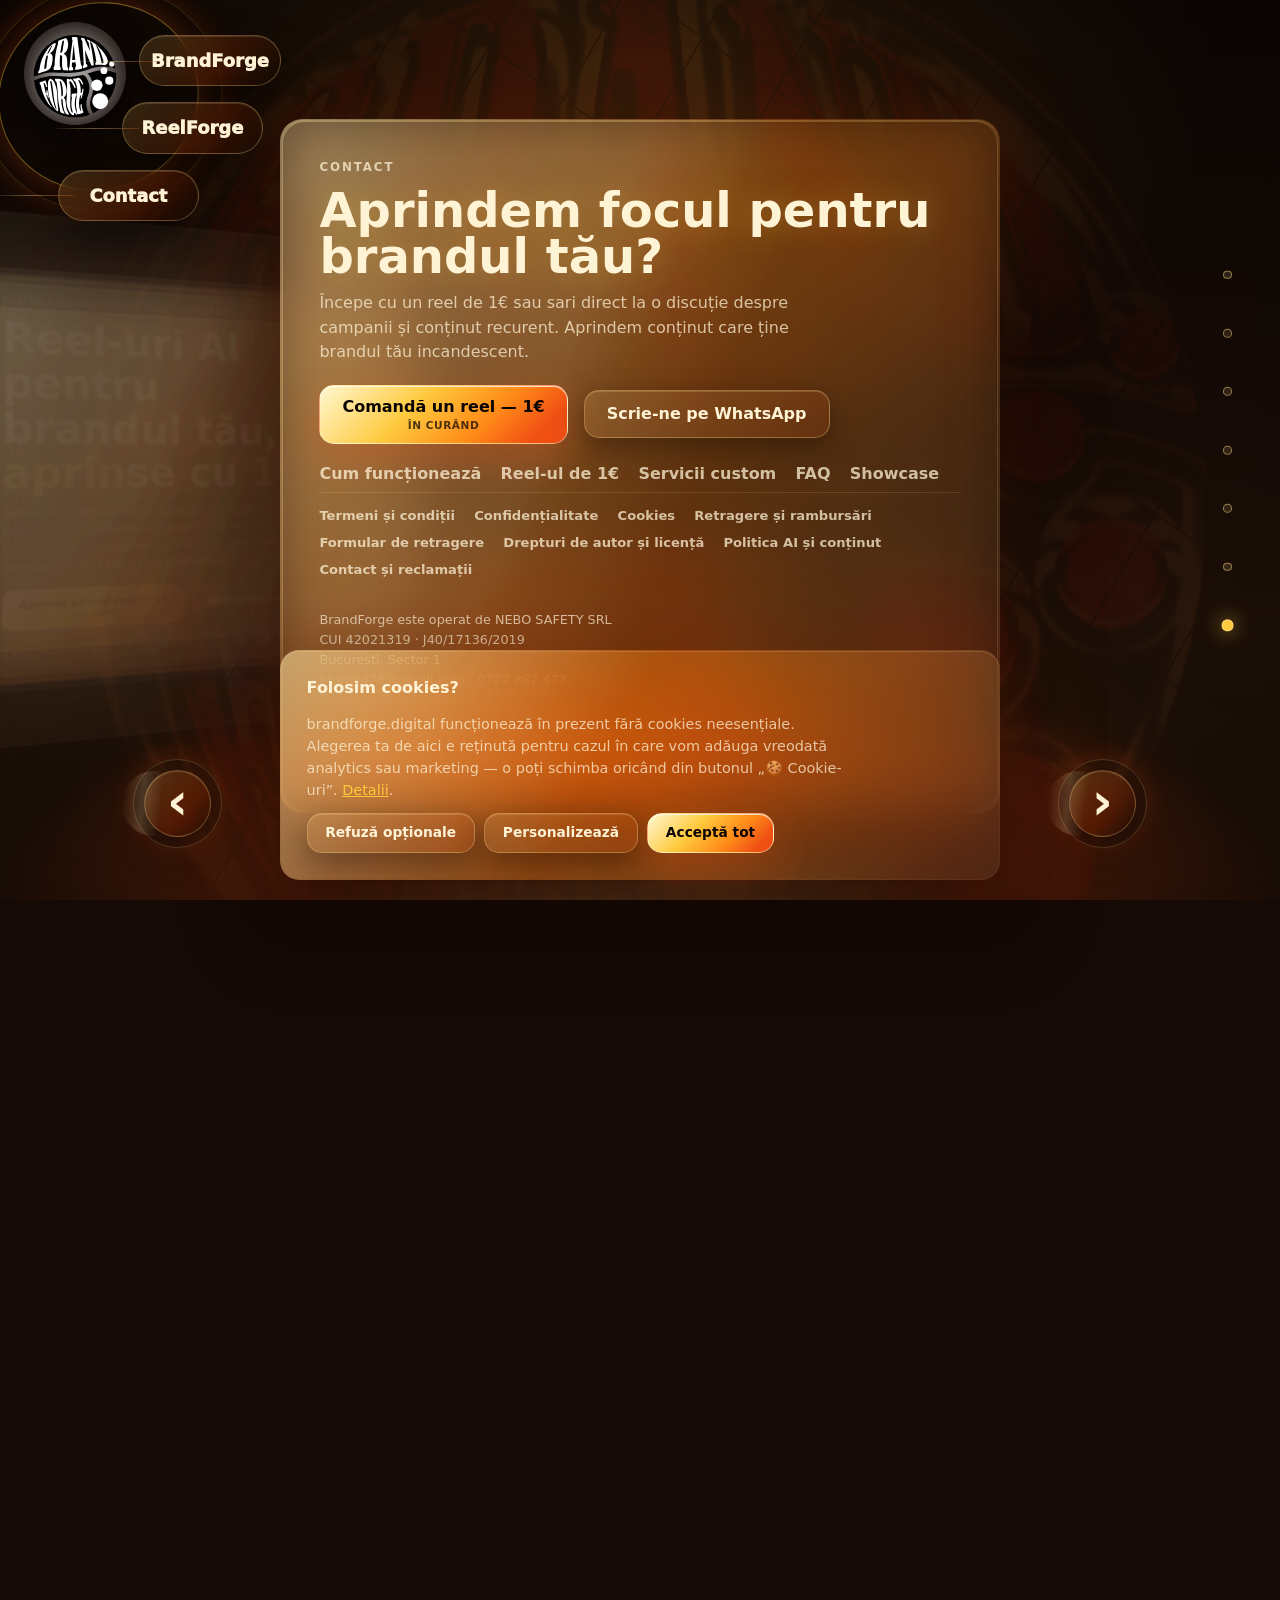
==== commit 70b7b23d: "low 1607" ====
--- a/index.html
+++ b/index.html
@@ -21,6 +21,7 @@
     <link rel="canonical" href="https://brandforge.digital/">
     <link rel="icon" href="./brandforge/favicon.svg" type="image/svg+xml">
     <link rel="stylesheet" href="./styles.css">
+    <link rel="preload" href="./brandforge/molten-fire.webp" as="image" type="image/webp">
     <script>document.documentElement.classList.remove("no-js");</script>
     <script type="application/ld+json">
     {
--- a/styles.css
+++ b/styles.css
@@ -98,7 +98,7 @@
   border-radius: 50%;
   background:
     radial-gradient(circle, rgba(255,255,255,.72), transparent 38%),
-    url("./brandforge/molten-fire.png") center / cover;
+    url("./brandforge/molten-fire.webp") center / cover;
   filter: saturate(1.6) contrast(1.1);
   mix-blend-mode: multiply;
   animation: coreTexture 9s ease-in-out infinite alternate;
@@ -1492,7 +1492,7 @@
   background-image:
     repeating-linear-gradient(120deg, rgba(0, 0, 0, .5) 0 2px, transparent 2px 90px),
     repeating-linear-gradient(35deg, rgba(0, 0, 0, .4) 0 2px, transparent 2px 130px),
-    url("./brandforge/molten-fire.png");
+    url("./brandforge/molten-fire.webp");
   background-size: auto, auto, cover;
   background-position: center;
   filter: saturate(1.3) brightness(.6) contrast(1.15);
@@ -1706,24 +1706,46 @@
 }
 
 .panel-dots button {
+  position: relative;
+  display: inline-grid;
+  place-items: center;
+  width: 48px;
+  height: 48px;
+  min-width: 48px;
+  min-height: 48px;
+  padding: 0;
+  margin: 0;
+  border: 0;
+  background: transparent;
+  cursor: pointer;
+  touch-action: manipulation;
+  -webkit-tap-highlight-color: transparent;
+}
+
+.panel-dots button::before {
+  content: "";
   width: .55rem;
   height: .55rem;
-  padding: 0;
   border: 1px solid rgba(255, 219, 140, .5);
   border-radius: 50%;
   background: rgba(255, 219, 140, .12);
-  cursor: pointer;
   transition: transform .22s ease, background .22s ease, box-shadow .22s ease;
 }
 
-.panel-dots button.is-active {
+.panel-dots button.is-active::before {
   background: var(--gold);
   box-shadow: 0 0 14px rgba(255, 201, 61, .8);
   transform: scale(1.35);
 }
 
-.panel-dots button:hover {
+.panel-dots button:hover::before {
   transform: scale(1.2);
+}
+
+.panel-dots button:focus-visible {
+  outline: 2px solid var(--gold);
+  outline-offset: 2px;
+  border-radius: 999px;
 }
 
 @media (max-width: 880px) {
@@ -2645,6 +2667,168 @@
   .modal-actions .btn-glass { width: 100%; }
 }
 
+/* --- Banner de consimtamant cookies ------------------------------------------ */
+
+.cookie-banner {
+  position: fixed;
+  inset: auto 0 0;
+  z-index: 199;
+  display: flex;
+  justify-content: center;
+  padding: var(--space-md);
+  animation: modalFade .3s ease;
+}
+
+.cookie-banner[hidden] { display: none; }
+
+.cookie-banner-card {
+  display: grid;
+  gap: var(--space-sm);
+  width: min(720px, 100%);
+  border: 1px solid transparent;
+  border-radius: 1.2rem;
+  padding: clamp(1.2rem, 3vw, 1.6rem);
+  background: var(--glass-fill) padding-box, var(--glass-edge) border-box;
+  box-shadow: var(--glass-shadow);
+  backdrop-filter: blur(26px) saturate(1.3);
+}
+
+.cookie-banner-title {
+  margin: 0;
+  color: var(--hot);
+  font-weight: 800;
+}
+
+.cookie-banner-text {
+  margin: 0;
+  color: var(--hot-dim);
+  font-size: .9rem;
+}
+
+.cookie-banner-text a {
+  color: var(--gold);
+  text-decoration: underline;
+}
+
+.cookie-banner-actions {
+  display: flex;
+  flex-wrap: wrap;
+  gap: .6rem;
+}
+
+.cookie-banner-actions .btn-molten,
+.cookie-banner-actions .btn-glass {
+  min-height: 40px;
+  padding: .6rem 1.1rem;
+  font-size: .86rem;
+}
+
+@media (max-width: 640px) {
+  .cookie-banner-actions { flex-direction: column; }
+  .cookie-banner-actions .btn-molten,
+  .cookie-banner-actions .btn-glass { width: 100%; }
+}
+
+/* --- Modal preferinte cookies: categorii + comutatoare ----------------------- */
+
+.cookie-categories {
+  display: grid;
+  gap: .7rem;
+  margin: var(--space-sm) 0 0;
+  padding: 0;
+  list-style: none;
+}
+
+.cookie-category {
+  display: flex;
+  align-items: center;
+  justify-content: space-between;
+  gap: var(--space-md);
+  border: 1px solid rgba(255, 219, 140, .18);
+  border-radius: .9rem;
+  padding: .7rem .9rem;
+  background: rgba(255, 219, 140, .06);
+}
+
+.cookie-category strong {
+  display: block;
+  color: var(--hot);
+  font-size: .92rem;
+}
+
+.cookie-category span {
+  display: block;
+  color: var(--hot-faint);
+  font-size: .8rem;
+}
+
+.cookie-category input[type="checkbox"] {
+  flex-shrink: 0;
+  width: 42px;
+  height: 24px;
+  appearance: none;
+  position: relative;
+  border: 1px solid rgba(255, 219, 140, .35);
+  border-radius: 999px;
+  background: rgba(10, 5, 3, .4);
+  cursor: pointer;
+  transition: background .2s ease;
+}
+
+.cookie-category input[type="checkbox"]::before {
+  content: "";
+  position: absolute;
+  top: 2px;
+  left: 2px;
+  width: 18px;
+  height: 18px;
+  border-radius: 50%;
+  background: var(--hot-faint);
+  transition: transform .2s ease, background .2s ease;
+}
+
+.cookie-category input[type="checkbox"]:checked {
+  background: linear-gradient(135deg, var(--gold), var(--ember));
+}
+
+.cookie-category input[type="checkbox"]:checked::before {
+  transform: translateX(18px);
+  background: var(--whitehot);
+}
+
+.cookie-category input[type="checkbox"]:disabled {
+  cursor: not-allowed;
+  opacity: .7;
+}
+
+/* --- Buton flotant: redeschide preferintele cookies -------------------------- */
+
+.cookie-settings-fab {
+  position: fixed;
+  left: var(--space-md);
+  bottom: var(--space-md);
+  z-index: 90;
+  border: 1px solid rgba(255, 219, 140, .32);
+  border-radius: 999px;
+  padding: .55rem 1rem;
+  color: var(--hot);
+  background: linear-gradient(135deg, rgba(255, 219, 140, .16), rgba(240, 79, 20, .12));
+  box-shadow: 0 10px 28px rgba(0, 0, 0, .4);
+  font-size: .78rem;
+  font-weight: 700;
+  cursor: pointer;
+  backdrop-filter: blur(14px) saturate(1.25);
+  transition: transform .2s ease, box-shadow .2s ease;
+}
+
+.cookie-settings-fab:hover,
+.cookie-settings-fab:focus-visible {
+  transform: translateY(-2px);
+  box-shadow: 0 14px 34px rgba(0, 0, 0, .45), 0 0 22px rgba(240, 79, 20, .28);
+}
+
+.cookie-settings-fab[hidden] { display: none; }
+
 /* --- Badge "In curand" pentru CTA-urile ReelForge (dezactivat temporar) ----- */
 
 .btn-pending {
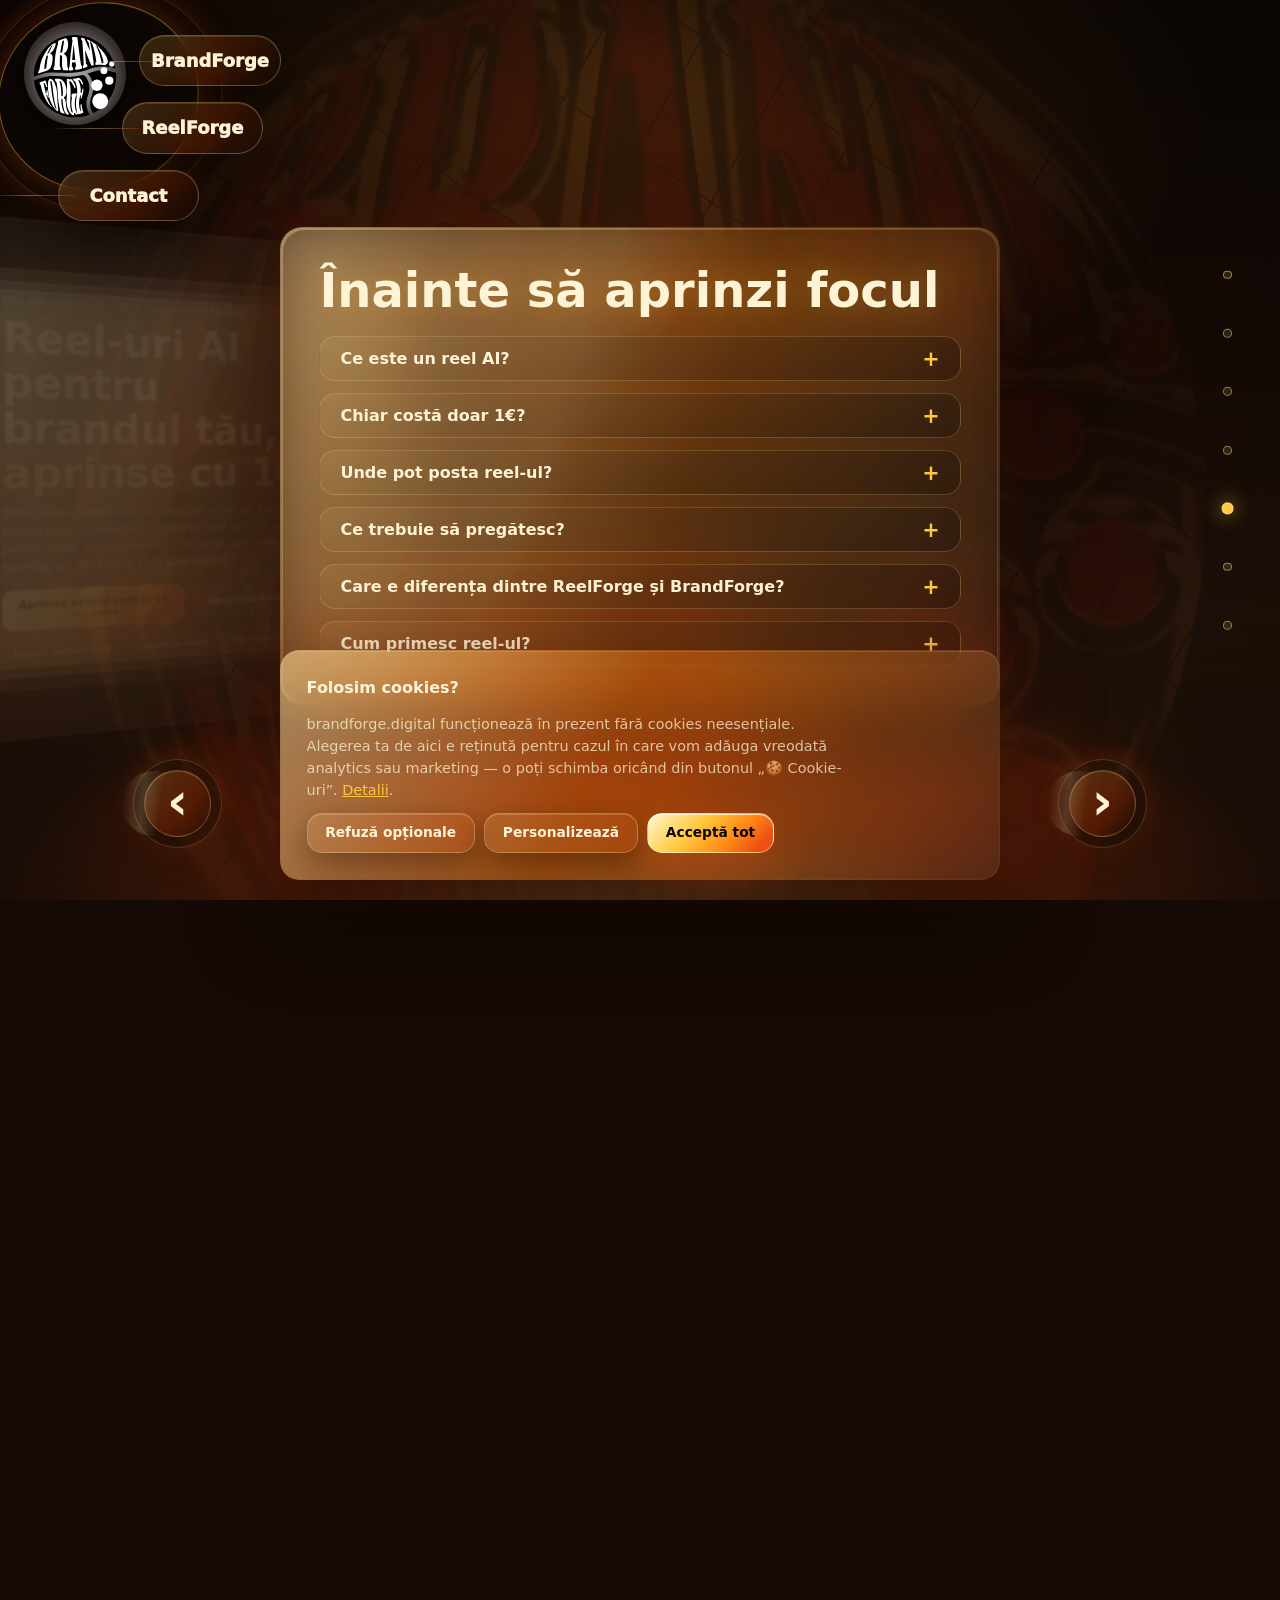
==== commit c199a501: "mid 1707" ====
--- a/index.html
+++ b/index.html
@@ -87,7 +87,7 @@
               "name": "Unde pot posta reel-ul?",
               "acceptedAnswer": {
                 "@type": "Answer",
-                "text": "Reel-urile sunt turnate în format vertical 9:16 — merg direct pe TikTok, Instagram Reels, YouTube Shorts și Facebook."
+                "text": "Reel-urile sunt turnate în format vertical 9:16: merg direct pe TikTok, Instagram Reels, YouTube Shorts și Facebook."
               }
             },
             {
@@ -150,7 +150,7 @@
     </aside>
 
     <div class="fab-cta">
-      <a class="btn btn-molten btn-compact" href="https://wa.me/40722882473?text=Bun%C4%83!%20Am%20v%C4%83zut%20BrandForge.%20A%C8%99%20dori%20mai%20multe%20informa%C8%9Bii%20despre%20ReelForge%20%C8%99i%20despre%20comenzile%20personalizate." data-reelforge-cta>Aprinde un reel — 1€</a>
+      <a class="btn-molten btn-compact" href="https://wa.me/40722882473?text=Bun%C4%83!%20Am%20v%C4%83zut%20BrandForge.%20A%C8%99%20dori%20mai%20multe%20informa%C8%9Bii%20despre%20ReelForge%20%C8%99i%20despre%20comenzile%20personalizate." data-reelforge-cta>Aprinde un reel — 1€</a>
     </div>
 
     <!-- Puncte de progres (doar în modul deck) -->
@@ -180,11 +180,11 @@
             <h1 class="reveal">Reel-uri AI pentru brandul tău, <span class="molten-text">aprinse cu 1€</span>.</h1>
             <p class="lede reveal">Torni câteva detalii într-un formular scurt, iar focul BrandForge îți livrează pe email un reel vertical gata de postat: hook, micro-poveste, CTA vocal, descriere și hashtag-uri. Fără cont. Fără abonament.</p>
             <div class="cta-row reveal">
-              <a class="btn btn-molten btn-pending" href="https://wa.me/40722882473?text=Bun%C4%83!%20Am%20v%C4%83zut%20BrandForge.%20A%C8%99%20dori%20mai%20multe%20informa%C8%9Bii%20despre%20ReelForge%20%C8%99i%20despre%20comenzile%20personalizate." data-reelforge-cta>
+              <a class="btn-molten btn-pending" href="https://wa.me/40722882473?text=Bun%C4%83!%20Am%20v%C4%83zut%20BrandForge.%20A%C8%99%20dori%20mai%20multe%20informa%C8%9Bii%20despre%20ReelForge%20%C8%99i%20despre%20comenzile%20personalizate." data-reelforge-cta>
                 <span class="cta-label">Aprinde primul reel — 1€</span>
                 <span class="cta-badge">În curând</span>
               </a>
-              <a class="btn btn-glass" href="#servicii" data-panel-link="3">Descoperă serviciile custom</a>
+              <a class="btn-glass" href="#servicii" data-panel-link="3">Descoperă serviciile custom</a>
             </div>
             <ul class="hero-meta reveal">
               <li>Format vertical 9:16</li>
@@ -196,7 +196,6 @@
           <!-- 1 · Funnel -->
           <article class="glass-panel" data-panel="1" id="proces">
             <div class="panel-head">
-              <p class="kicker reveal">Cum funcționează</p>
               <h2 class="reveal">De la o scânteie de 1€, la un brand călit</h2>
               <p class="reveal">Începi mic și ieftin. Vezi cu ochii tăi ce iese din foc. Iar dacă piesa îți place, focul rămâne aprins pentru tot brandul tău.</p>
             </div>
@@ -223,7 +222,6 @@
           <!-- 2 · Ce include reel-ul de 1€ -->
           <article class="glass-panel" data-panel="2" id="include">
             <div class="panel-head">
-              <p class="kicker reveal">Reel-ul de 1€</p>
               <h2 class="reveal">Ce iese din foc pentru un euro</h2>
               <p class="reveal">Nu un demo. Nu un watermark. O piesă completă, gata de postat.</p>
             </div>
@@ -240,19 +238,18 @@
           <!-- 3 · Upsell: servicii custom -->
           <article class="glass-panel" data-panel="3" id="servicii">
             <div class="panel-head">
-              <p class="kicker reveal">BrandForge full-custom</p>
               <h2 class="reveal">Un reel te aprinde. Un foc întreg te ține incandescent.</h2>
-              <p class="reveal">Reel-ul de 1€ e prima lovitură de ciocan. Când vrei conținut constant, coerent și croit exact pe brandul tău, preluăm noi focul — cap-coadă.</p>
+              <p class="reveal">Reel-ul de 1€ e prima lovitură de ciocan. Când vrei conținut constant, coerent și croit exact pe brandul tău, preluăm noi focul, cap-coadă.</p>
             </div>
             <div class="services-grid">
               <div class="glass-chip reveal"><strong>Strategie &amp; direcție creativă</strong><span>Definim vocea brandului, unghiurile de mesaj și planul de conținut pentru nișa ta.</span></div>
-              <div class="glass-chip reveal"><strong>Campanii video AI recurente</strong><span>Serii de reel-uri pentru awareness, vânzare sau educare — livrate constant.</span></div>
+              <div class="glass-chip reveal"><strong>Campanii video AI recurente</strong><span>Serii de reel-uri pentru awareness, vânzare sau educare, livrate constant.</span></div>
               <div class="glass-chip reveal"><strong>Social media management</strong><span>Calendar, postare, adaptare pe platforme. Brandul rămâne cald, fără efortul tău zilnic.</span></div>
               <div class="glass-chip reveal"><strong>Mesaje coerente, peste tot</strong><span>Aceeași identitate în fiecare piesă: TikTok, Instagram, YouTube Shorts, Facebook.</span></div>
             </div>
             <div class="cta-row services-cta reveal">
-              <a class="btn btn-molten" href="https://wa.me/40722882473?text=Bun%C4%83!%20Am%20v%C4%83zut%20BrandForge%20%C8%99i%20a%C8%99%20dori%20mai%20multe%20informa%C8%9Bii%20despre%20crearea%20unui%20reel." target="_blank" rel="noopener noreferrer" data-whatsapp-cta>Hai să vorbim despre brandul tău</a>
-              <a class="btn btn-glass btn-pending" href="https://wa.me/40722882473?text=Bun%C4%83!%20Am%20v%C4%83zut%20BrandForge.%20A%C8%99%20dori%20mai%20multe%20informa%C8%9Bii%20despre%20ReelForge%20%C8%99i%20despre%20comenzile%20personalizate." data-reelforge-cta>
+              <a class="btn-molten" href="https://wa.me/40722882473?text=Bun%C4%83!%20Am%20v%C4%83zut%20BrandForge%20%C8%99i%20a%C8%99%20dori%20mai%20multe%20informa%C8%9Bii%20despre%20crearea%20unui%20reel." target="_blank" rel="noopener noreferrer" data-whatsapp-cta>Hai să vorbim despre brandul tău</a>
+              <a class="btn-glass btn-pending" href="https://wa.me/40722882473?text=Bun%C4%83!%20Am%20v%C4%83zut%20BrandForge.%20A%C8%99%20dori%20mai%20multe%20informa%C8%9Bii%20despre%20ReelForge%20%C8%99i%20despre%20comenzile%20personalizate." data-reelforge-cta>
                 <span class="cta-label">Sau testează întâi cu 1€</span>
                 <span class="cta-badge">În curând</span>
               </a>
@@ -262,7 +259,6 @@
           <!-- 4 · FAQ -->
           <article class="glass-panel" data-panel="4" id="faq">
             <div class="panel-head">
-              <p class="kicker reveal">Întrebări frecvente</p>
               <h2 class="reveal">Înainte să aprinzi focul</h2>
             </div>
             <div class="faq-list">
@@ -276,7 +272,7 @@
               </details>
               <details class="faq-item reveal">
                 <summary>Unde pot posta reel-ul?</summary>
-                <p>Reel-urile sunt turnate în format vertical 9:16 — merg direct pe TikTok, Instagram Reels, YouTube Shorts și Facebook.</p>
+                <p>Reel-urile sunt turnate în format vertical 9:16: merg direct pe TikTok, Instagram Reels, YouTube Shorts și Facebook.</p>
               </details>
               <details class="faq-item reveal">
                 <summary>Ce trebuie să pregătesc?</summary>
@@ -296,7 +292,6 @@
           <!-- 5 · Showcase social -->
           <article class="glass-panel showcase-panel" data-panel="5" id="showcase">
             <div class="panel-head">
-              <p class="kicker reveal">Din foc, în lume</p>
               <h2 class="reveal">Vezi ideile în mișcare</h2>
               <p class="reveal">Exemplele noastre pot fi urmărite pe platformele unde conținutul chiar trebuie să capteze atenția: Facebook, Instagram, TikTok și YouTube.</p>
             </div>
@@ -412,16 +407,15 @@
           <!-- 6 · Contact / final -->
           <article class="glass-panel contact-panel" data-panel="6" id="contact">
             <div class="panel-head">
-              <p class="kicker reveal">Contact</p>
               <h2 class="reveal">Aprindem focul pentru brandul tău?</h2>
               <p class="reveal">Începe cu un reel de 1€ sau sari direct la o discuție despre campanii și conținut recurent. Aprindem conținut care ține brandul tău incandescent.</p>
             </div>
             <div class="cta-row reveal">
-              <a class="btn btn-molten btn-pending" href="https://wa.me/40722882473?text=Bun%C4%83!%20Am%20v%C4%83zut%20BrandForge.%20A%C8%99%20dori%20mai%20multe%20informa%C8%9Bii%20despre%20ReelForge%20%C8%99i%20despre%20comenzile%20personalizate." data-reelforge-cta>
+              <a class="btn-molten btn-pending" href="https://wa.me/40722882473?text=Bun%C4%83!%20Am%20v%C4%83zut%20BrandForge.%20A%C8%99%20dori%20mai%20multe%20informa%C8%9Bii%20despre%20ReelForge%20%C8%99i%20despre%20comenzile%20personalizate." data-reelforge-cta>
                 <span class="cta-label">Comandă un reel — 1€</span>
                 <span class="cta-badge">În curând</span>
               </a>
-              <a class="btn btn-glass" href="https://wa.me/40722882473?text=Bun%C4%83!%20Am%20v%C4%83zut%20BrandForge%20%C8%99i%20a%C8%99%20dori%20mai%20multe%20informa%C8%9Bii%20despre%20crearea%20unui%20reel." target="_blank" rel="noopener noreferrer" data-whatsapp-cta>Scrie-ne pe WhatsApp</a>
+              <a class="btn-glass" href="https://wa.me/40722882473?text=Bun%C4%83!%20Am%20v%C4%83zut%20BrandForge%20%C8%99i%20a%C8%99%20dori%20mai%20multe%20informa%C8%9Bii%20despre%20crearea%20unui%20reel." target="_blank" rel="noopener noreferrer" data-whatsapp-cta>Scrie-ne pe WhatsApp</a>
             </div>
             <ul class="contact-links reveal">
               <li><a href="#proces" data-panel-link="1">Cum funcționează</a></li>
--- a/styles.css
+++ b/styles.css
@@ -5,14 +5,10 @@
   --scroll-px: 0px;
   --energy: .35;
   --burn: 0;
-  --ink: #220d04;
   --ember: #f04f14;
   --orange: #ff8b18;
   --gold: #ffc93d;
   --whitehot: #fff8d2;
-  --glass: rgba(255, 236, 168, .22);
-  --edge: rgba(255, 249, 214, .72);
-  --max: 1080px;
   --space-xs: 8px;
   --space-sm: 12px;
   --space-md: 20px;
@@ -28,9 +24,8 @@
 body {
   margin: 0;
   min-width: 320px;
-  color: var(--ink);
   font-family: Inter, ui-sans-serif, system-ui, -apple-system, BlinkMacSystemFont, "Segoe UI", sans-serif;
-  background: #ffb12b;
+  background: var(--obsidian-1);
   overflow-x: hidden;
 }
 
@@ -39,152 +34,55 @@
 button, input, select { font: inherit; }
 button, input, select, textarea { max-width: 100%; }
 
-.energy-field {
+
+
+
+
+
+
+
+
+
+
+
+
+
+
+
+
+
+
+
+
+
+
+
+
+
+
+
+
+
+
+
+
+
+
+
+
+
+
+
+
+
+
+.spark-bursts {
   position: fixed;
   inset: 0;
-  z-index: -5;
+  z-index: 5;
   overflow: hidden;
-  background:
-    radial-gradient(circle at calc(var(--mx) * 100%) calc(var(--my) * 100%), rgba(255,255,255, calc(.74 + var(--energy) * .26)), transparent 10rem),
-    radial-gradient(circle at 58% 40%, #fff4a4 0 6rem, rgba(255,139,24,.56) 6.4rem 23rem, transparent 28rem),
-    linear-gradient(145deg, #fff2a8 0%, #ffb52e 32%, #f45b17 66%, #ffd968 100%);
-}
-
-.energy-core {
-  position: absolute;
-  border-radius: 50%;
   pointer-events: none;
-  background:
-    radial-gradient(circle at 38% 34%, #fff 0 8%, #fff3a4 9% 26%, #ff8b18 27% 52%, rgba(227,55,10,.72) 53% 67%, transparent 72%);
-  box-shadow:
-    0 0 38px rgba(255,255,220,.7),
-    0 0 88px rgba(255,124,18,.72),
-    inset 0 0 38px rgba(255,255,255,.42);
-  mix-blend-mode: screen;
-  filter: saturate(calc(1.12 + var(--energy) * .35)) brightness(calc(1 + var(--energy) * .16));
-}
-
-.central-core {
-  left: 50%;
-  top: 44%;
-  width: min(34rem, 68vw);
-  aspect-ratio: 1;
-  transform: translate(-50%, -50%) translate3d(calc((var(--mx) - .5) * 50px), calc((var(--my) - .5) * 42px + var(--scroll) * -22px), 0) scale(calc(1 + var(--energy) * .035));
-  opacity: .95;
-}
-
-.central-core::before,
-.central-core::after {
-  content: "";
-  position: absolute;
-  inset: -9%;
-  border: 1px solid rgba(255,255,255,.62);
-  border-radius: 50%;
-  transform: rotate(-12deg) scaleX(1.38);
-  box-shadow: 0 0 48px rgba(255,233,120,.44);
-  animation: orbitSpin 12s linear infinite;
-}
-
-.central-core::after {
-  inset: 6%;
-  transform: rotate(15deg) scaleX(1.55);
-  animation-duration: 8s;
-  animation-direction: reverse;
-}
-
-.core-texture {
-  position: absolute;
-  inset: 18%;
-  border-radius: 50%;
-  background:
-    radial-gradient(circle, rgba(255,255,255,.72), transparent 38%),
-    url("./brandforge/molten-fire.webp") center / cover;
-  filter: saturate(1.6) contrast(1.1);
-  mix-blend-mode: multiply;
-  animation: coreTexture 9s ease-in-out infinite alternate;
-}
-
-.core-a { left: 8%; top: 18%; width: 13rem; aspect-ratio: 1; transform: translate3d(calc((var(--mx) - .5) * 72px + var(--scroll) * 30px), calc((var(--my) - .5) * 48px + var(--scroll) * -36px), 0); animation: driftA 7.8s ease-in-out infinite alternate; }
-.core-b { right: 7%; top: 16%; width: 10rem; aspect-ratio: 1; transform: translate3d(calc((var(--mx) - .5) * -66px + var(--scroll) * -24px), calc((var(--my) - .5) * 44px + var(--scroll) * 42px), 0); animation: driftB 7s ease-in-out infinite alternate; }
-.core-c { left: 17%; bottom: 12%; width: 8rem; aspect-ratio: 1; transform: translate3d(calc((var(--mx) - .5) * 44px + var(--scroll) * -30px), calc((var(--my) - .5) * -48px + var(--scroll) * 28px), 0); animation: driftC 8.4s ease-in-out infinite alternate; }
-.core-d { right: 18%; bottom: 16%; width: 12rem; aspect-ratio: 1; transform: translate3d(calc((var(--mx) - .5) * -52px + var(--scroll) * 38px), calc((var(--my) - .5) * -42px + var(--scroll) * -26px), 0); animation: driftD 7.4s ease-in-out infinite alternate; }
-
-.gravity-line {
-  position: absolute;
-  left: 50%;
-  top: 50%;
-  width: min(82rem, 135vw);
-  aspect-ratio: 1 / .34;
-  border: 1px solid rgba(255,255,255,.56);
-  border-bottom-color: rgba(255,90,15,.38);
-  border-radius: 50%;
-  transform: translate(-50%, -50%) rotate(calc(-8deg + var(--scroll) * 18deg)) translateY(calc(var(--scroll) * -20px));
-  box-shadow: 0 0 44px rgba(255,236,135,.42);
-  opacity: .64;
-  animation: orbitFloat 8s ease-in-out infinite alternate;
-}
-
-.line-b {
-  top: 59%;
-  width: min(62rem, 118vw);
-  transform: translate(-50%, -50%) rotate(calc(13deg - var(--scroll) * 16deg)) translateY(calc(var(--scroll) * 24px));
-  animation-direction: alternate-reverse;
-}
-
-.lava-plane {
-  position: absolute;
-  left: -10vw;
-  right: -10vw;
-  bottom: -13vh;
-  height: 38vh;
-  background:
-    linear-gradient(rgba(88,24,4,.16) 1px, transparent 1px),
-    linear-gradient(90deg, rgba(88,24,4,.16) 1px, transparent 1px),
-    radial-gradient(ellipse at 50% 0, rgba(255,255,255,.78), rgba(255,196,45,.52) 18%, rgba(255,76,12,.3) 38%, transparent 64%);
-  background-size: 34px 34px, 34px 34px, 100% 100%;
-  transform: perspective(380px) rotateX(62deg);
-}
-
-.spark-bursts {
-  position: absolute;
-  inset: 0;
-  pointer-events: none;
-}
-
-.ambient-sparks {
-  position: absolute;
-  inset: 0;
-  pointer-events: none;
-  overflow: hidden;
-}
-
-.ambient-sparks span {
-  position: absolute;
-  left: var(--x);
-  bottom: -3rem;
-  width: .2rem;
-  height: var(--h, 1.8rem);
-  border-radius: 99px;
-  background: linear-gradient(180deg, #fff, #ffd85a 42%, #ff5b12 72%, transparent);
-  box-shadow: 0 0 14px rgba(255,236,150,.85), 0 0 28px rgba(255,95,13,.48);
-  opacity: 0;
-  transform: translateY(0) rotate(var(--r, 10deg));
-  animation: ambientSpark var(--d, 7s) linear infinite;
-  animation-delay: var(--delay, 0s);
-}
-
-.ambient-sparks span:nth-child(1) { --x: 8%; --d: 7s; --delay: -2s; }
-.ambient-sparks span:nth-child(2) { --x: 16%; --d: 9s; --delay: -6s; --h: 1.2rem; }
-.ambient-sparks span:nth-child(3) { --x: 24%; --d: 8s; --delay: -4s; }
-.ambient-sparks span:nth-child(4) { --x: 32%; --d: 10s; --delay: -7s; --h: 2.3rem; }
-.ambient-sparks span:nth-child(5) { --x: 42%; --d: 7s; --delay: -1s; }
-.ambient-sparks span:nth-child(6) { --x: 50%; --d: 11s; --delay: -8s; --h: 1.4rem; }
-.ambient-sparks span:nth-child(7) { --x: 58%; --d: 8s; --delay: -3s; }
-.ambient-sparks span:nth-child(8) { --x: 66%; --d: 9s; --delay: -5s; --h: 2rem; }
-.ambient-sparks span:nth-child(9) { --x: 74%; --d: 7s; --delay: -4s; }
-.ambient-sparks span:nth-child(10) { --x: 82%; --d: 10s; --delay: -9s; --h: 1.3rem; }
-.ambient-sparks span:nth-child(11) { --x: 90%; --d: 8s; --delay: -2s; }
-.ambient-sparks span:nth-child(12) { --x: 96%; --d: 12s; --delay: -10s; --h: 2.4rem; }
+}
 
 .burst {
   position: absolute;
@@ -316,165 +214,33 @@
   padding: clamp(5.5rem, 8vh, 6.5rem) var(--space-md) var(--space-lg);
 }
 
-.liquid-panel {
-  position: absolute;
-  width: min(760px, calc(100vw - 32px));
-  max-width: 100%;
-  min-width: 0;
-  overflow: visible;
-  border: 1px solid transparent;
-  border-radius: 1.25rem;
-  padding: clamp(var(--space-md), 2.4vw, 24px);
-  background:
-    linear-gradient(145deg, rgba(255,255,255,.5), rgba(255,236,147,.22) 36%, rgba(255,91,13,.14), rgba(47,15,5,.12)) padding-box,
-    linear-gradient(115deg, rgba(255,255,255,.9), rgba(255,203,53,.88), rgba(255,82,12,.62), rgba(255,255,255,.72)) border-box;
-  box-shadow: 0 28px 110px rgba(96,27,0,.32), 0 0 70px rgba(255,132,19,.32), inset 0 1px 0 rgba(255,255,255,.8);
-  backdrop-filter: blur(24px) saturate(1.4);
-  opacity: 0;
-  transform: translate3d(42vw, 0, -260px) rotateY(-22deg) scale(.9);
-  transform-origin: center;
-  pointer-events: none;
-  transition: opacity .72s ease, transform .72s cubic-bezier(.2,.8,.2,1), filter .72s ease;
-}
-
-.liquid-panel::before,
-.liquid-panel::after {
-  content: "";
-  position: absolute;
-  inset: 0;
-  pointer-events: none;
-  border-radius: inherit;
-}
-
-.liquid-panel > *,
-.status-strip span,
-.liquid-chips span,
-.input-triad div,
-.flow-console div,
-.micro-console div,
-.dashboard-console div,
-.proof-console section,
-.type-tiles label,
-.drop-zone,
-.form-state {
-  min-width: 0;
-  transition: filter 1.2s ease, opacity 1.2s ease, color 1.2s ease, text-shadow 1.2s ease, background 1.2s ease, box-shadow 1.2s ease;
-}
-
-body.burn-active .liquid-panel {
-  background:
-    radial-gradient(circle at 20% 18%, rgba(255,255,255,calc(.46 - var(--burn) * .05)), transparent 16rem),
-    linear-gradient(145deg, rgba(255,235,160,calc(.42 - var(--burn) * .035)), rgba(126,45,8,calc(.2 + var(--burn) * .08)) 42%, rgba(35,12,5,calc(.12 + var(--burn) * .11))) padding-box,
-    linear-gradient(115deg, rgba(255,235,155,.86), rgba(255,118,18,.72), rgba(58,19,7,calc(.28 + var(--burn) * .1)), rgba(255,255,255,.5)) border-box;
-  box-shadow:
-    0 28px 110px rgba(66,18,0,calc(.28 + var(--burn) * .07)),
-    0 0 calc(70px - var(--burn) * 5px) rgba(255,102,13,calc(.32 - var(--burn) * .03)),
-    inset 0 0 calc(20px + var(--burn) * 12px) rgba(43,13,4,calc(.05 + var(--burn) * .12));
-  filter: saturate(calc(1 - var(--burn) * .08)) contrast(calc(1 + var(--burn) * .11)) brightness(calc(1 - var(--burn) * .075));
-}
-
-body.burn-active .liquid-panel::before {
-  background:
-    radial-gradient(circle at 12% 18%, rgba(255,255,255,calc(.32 - var(--burn) * .035)), transparent 9rem),
-    radial-gradient(circle at 70% 80%, rgba(40,11,3,calc(.04 + var(--burn) * .13)), transparent 18rem),
-    repeating-linear-gradient(18deg, rgba(43,13,4,calc(.02 + var(--burn) * .032)) 0 2px, transparent 2px 8px),
-    repeating-radial-gradient(circle at 30% 20%, rgba(36,10,3,calc(.02 + var(--burn) * .026)) 0 2px, transparent 2px 9px);
-  mix-blend-mode: multiply;
-  animation: burnCreep 5s ease-in-out infinite alternate;
-}
-
-body.burn-active .liquid-panel::after {
-  box-shadow:
-    inset 0 0 calc(34px + var(--burn) * 18px) rgba(22,6,2,calc(.08 + var(--burn) * .12)),
-    inset 0 calc(-18px - var(--burn) * 8px) calc(60px + var(--burn) * 14px) rgba(80,20,5,calc(.12 + var(--burn) * .1));
-}
-
-body.burn-active .liquid-panel > *,
-body.burn-active .status-strip span,
-body.burn-active .liquid-chips span,
-body.burn-active .input-triad div,
-body.burn-active .flow-console div,
-body.burn-active .micro-console div,
-body.burn-active .dashboard-console div,
-body.burn-active .proof-console section,
-body.burn-active .type-tiles label,
-body.burn-active .drop-zone,
-body.burn-active .form-state {
-  color: rgb(
-    calc(34 - var(--burn) * 2)
-    calc(13 - var(--burn) * 1)
-    4
-  );
-  text-shadow:
-    0 0 calc(var(--burn) * 1.5px) rgba(34,10,3,calc(var(--burn) * .14)),
-    0 calc(var(--burn) * .35px) calc(var(--burn) * .8px) rgba(0,0,0,calc(var(--burn) * .12));
-  filter: blur(calc(var(--burn) * .28px)) contrast(calc(1 + var(--burn) * .18)) brightness(calc(1 - var(--burn) * .085));
-  opacity: calc(1 - var(--burn) * .075);
-}
-
-body.burn-active .status-strip span,
-body.burn-active .liquid-chips span,
-body.burn-active .input-triad div,
-body.burn-active .flow-console div,
-body.burn-active .micro-console div,
-body.burn-active .dashboard-console div,
-body.burn-active .proof-console section,
-body.burn-active .type-tiles label,
-body.burn-active .drop-zone,
-body.burn-active .form-state {
-  background:
-    linear-gradient(145deg, rgba(255,220,120,calc(.28 - var(--burn) * .025)), rgba(98,31,7,calc(.16 + var(--burn) * .08)), rgba(26,8,3,calc(.08 + var(--burn) * .11)));
-  box-shadow:
-    0 12px 34px rgba(48,13,0,calc(.12 + var(--burn) * .08)),
-    inset 0 0 calc(16px + var(--burn) * 8px) rgba(26,8,3,calc(.04 + var(--burn) * .1));
-}
-
-body.burn-level-6 .liquid-panel > *,
-body.burn-level-6 .status-strip span,
-body.burn-level-6 .liquid-chips span,
-body.burn-level-6 .input-triad div,
-body.burn-level-6 .flow-console div,
-body.burn-level-6 .micro-console div,
-body.burn-level-6 .dashboard-console div,
-body.burn-level-6 .proof-console section,
-body.burn-level-6 .type-tiles label,
-body.burn-level-6 .drop-zone,
-body.burn-level-6 .form-state {
-  filter: blur(2.4px) contrast(2.2) brightness(.42);
-  opacity: .42;
-}
-
-.liquid-panel::before {
-  background:
-    linear-gradient(110deg, transparent 0 22%, rgba(255,255,255,.42) 36%, transparent 54%),
-    radial-gradient(circle at calc(var(--mx) * 100%) calc(var(--my) * 100%), rgba(255,255,255,.5), transparent 14rem),
-    repeating-linear-gradient(0deg, rgba(255,255,255,.035) 0 1px, transparent 1px 4px);
-  mix-blend-mode: screen;
-  animation: glassSheen 7s ease-in-out infinite;
-}
-
-.liquid-panel::after {
-  inset: 1px;
-  border: 1px solid rgba(255,255,255,.28);
-  box-shadow: inset 0 0 44px rgba(255,255,255,.18), inset 0 -34px 80px rgba(255,90,13,.15);
-}
-
-.liquid-panel.is-active {
-  opacity: 1;
-  transform: translate3d(0, 0, 0) rotateY(0) scale(1);
-  pointer-events: auto;
-}
-
-.liquid-panel.is-past {
-  opacity: .18;
-  filter: blur(1.2px) saturate(.85);
-  transform: translate3d(-44vw, 1rem, -420px) rotateY(38deg) scale(.78);
-}
-
-.liquid-panel:hover,
-.liquid-panel:focus-within {
-  box-shadow: 0 34px 120px rgba(97,27,0,.38), 0 0 86px rgba(255,132,19,.44), inset 0 1px 0 rgba(255,255,255,.9);
-}
+
+
+
+
+
+
+
+
+
+
+
+
+
+
+
+
+
+
+
+
+
+
+
+
+
+
+
 
 .scroll-triggers {
   position: relative;
@@ -575,46 +341,34 @@
   pointer-events: none;
 }
 
-.panel-kicker {
-  margin: 0 0 .7rem;
-  color: #802206;
-  font-size: .72rem;
-  font-weight: 950;
-  letter-spacing: .14em;
-  text-transform: uppercase;
-}
+
 
 h1, h2, h3, p { margin-top: 0; }
 
 h1 {
   max-width: 12ch;
   margin-bottom: var(--space-sm);
-  color: #1f0b03;
   font-size: clamp(2.55rem, 4.8vw, 4.1rem);
   line-height: 1.08;
   letter-spacing: 0;
-  text-shadow: 0 1px 0 rgba(255,255,255,.72), 0 0 34px rgba(255,249,200,.7);
   overflow-wrap: break-word;
 }
 
 h2 {
   margin-bottom: var(--space-sm);
-  color: #210c04;
   font-size: clamp(1.85rem, 4.3vw, 3rem);
-  line-height: .95;
+  line-height: 1.04;
   letter-spacing: 0;
   overflow-wrap: normal;
 }
 
 h3 {
   margin-bottom: .3rem;
-  color: #220d04;
   font-size: 1.25rem;
 }
 
 p {
   max-width: 60ch;
-  color: rgba(31,11,3,.82);
   font-size: 1rem;
   line-height: 1.54;
   font-weight: 500;
@@ -628,124 +382,25 @@
   align-items: center;
 }
 
-.btn,
-.molten-button {
-  position: relative;
-  display: inline-flex;
-  min-height: 48px;
-  align-items: center;
-  justify-content: center;
-  overflow: hidden;
-  border: 1px solid rgba(255,250,214,.78);
-  border-radius: 15px;
-  padding: 12px 18px;
-  color: #2a1004;
-  font-weight: 950;
-  line-height: 1.15;
-  isolation: isolate;
-  box-shadow: 0 16px 42px rgba(95,26,0,.22), inset 0 1px 0 rgba(255,255,255,.82);
-  transition: transform .22s ease, box-shadow .22s ease, filter .22s ease;
-}
-
-.molten-button::before {
-  content: "";
-  position: absolute;
-  inset: -80% -25%;
-  z-index: -1;
-  background:
-    radial-gradient(circle at 28% 50%, #fff 0 5%, transparent 14%),
-    linear-gradient(105deg, transparent 18%, rgba(255,255,255,.9) 36%, transparent 56%);
-  transform: translateX(-78%) rotate(12deg);
-  animation: buttonSheen 3.3s ease-in-out infinite;
-}
-
-.molten-button.primary {
-  background: linear-gradient(135deg, #fff9cf, #ffcd3c 32%, #ff7b16 63%, #d9380b 82%, #fff1a2);
-}
-
-.molten-button.secondary {
-  color: #fff7d5;
-  background: linear-gradient(135deg, rgba(38,15,7,.93), rgba(111,37,11,.84), rgba(255,122,21,.58));
-}
-
-.molten-button:hover,
-.molten-button:focus-visible {
-  transform: translateY(-2px);
-  filter: saturate(1.16);
-  box-shadow: 0 24px 66px rgba(115,32,0,.32), 0 0 36px rgba(255,124,17,.42), inset 0 1px 0 rgba(255,255,255,.9);
-}
-
-.status-strip,
-.liquid-chips,
-.input-triad,
-.flow-console,
-.micro-console,
-.dashboard-console,
-.proof-console,
-.feature-grid,
-.example-options {
-  display: grid;
-  gap: var(--space-sm);
-  margin-top: var(--space-md);
-}
-
-.status-strip,
-.liquid-chips,
-.input-triad,
-.flow-console,
-.micro-console,
-.dashboard-console,
-.feature-grid,
-.example-options {
-  grid-template-columns: repeat(2, minmax(0, 1fr));
-}
-
-.status-strip span,
-.liquid-chips span,
-.input-triad div,
-.flow-console div,
-.micro-console div,
-.dashboard-console div,
-.proof-console section,
-.feature-grid div,
-.example-options button,
-.form-state {
-  position: relative;
-  overflow: hidden;
-  border: 1px solid rgba(255,248,212,.62);
-  border-radius: .9rem;
-  padding: var(--space-sm);
-  color: #2a1004;
-  background: linear-gradient(145deg, rgba(255,255,255,.38), rgba(255,205,62,.22), rgba(255,86,12,.12));
-  box-shadow: 0 14px 38px rgba(83,23,0,.15), inset 0 1px 0 rgba(255,255,255,.72);
-  backdrop-filter: blur(14px) saturate(1.25);
-  font-weight: 500;
-  transition: transform .22s ease, box-shadow .22s ease;
-}
-
-.status-strip span:hover,
-.liquid-chips span:hover,
-.input-triad div:hover,
-.flow-console div:hover,
-.micro-console div:hover,
-.dashboard-console div:hover,
-.proof-console section:hover,
-.feature-grid div:hover,
-.example-options button:hover {
-  transform: translateY(-3px);
-  box-shadow: 0 24px 68px rgba(102,29,0,.27), 0 0 28px rgba(255,124,17,.34), inset 0 1px 0 rgba(255,255,255,.84);
-}
-
-.input-triad strong {
-  display: block;
-  font-size: 1.14rem;
-  font-weight: 950;
-}
-
-.input-triad small,
-.flow-console span,
-.dashboard-console span,
-.feature-grid span,
+
+
+
+
+
+
+
+
+
+
+
+
+
+
+
+
+
+
+
 .faq-list span {
   display: block;
   margin-top: var(--space-xs);
@@ -754,281 +409,43 @@
   line-height: 1.42;
 }
 
-.feature-block {
-  margin-top: var(--space-lg);
-}
-
-.feature-block h3 {
-  margin-bottom: var(--space-xs);
-}
+
+
+
 
 .steps-grid {
   grid-template-columns: repeat(3, minmax(0, 1fr));
 }
 
-.steps-grid div,
-.feature-grid div,
-.dashboard-console div,
-.micro-console div,
-.example-options button {
+.steps-grid div {
   min-height: 100%;
 }
 
-.dashboard-console strong,
-.flow-console strong,
-.feature-grid strong,
 .faq-list strong {
   font-weight: 950;
 }
 
-.example-options button {
-  appearance: none;
-  min-height: 58px;
-  cursor: default;
-  text-align: left;
-  font: inherit;
-  font-weight: 950;
-}
+
 
 #campanii .cta-row {
   margin-top: var(--space-lg);
 }
 
-.proof-console {
-  grid-template-columns: repeat(2, minmax(0, 1fr));
-}
-
-.proof-console a {
-  color: #842206;
-  font-weight: 950;
-  text-decoration: underline;
-  text-underline-offset: .22rem;
-}
-
-.metric {
-  display: flex;
-  align-items: baseline;
-  justify-content: space-between;
-  gap: .8rem;
-  padding: .7rem 0;
-  border-top: 1px solid rgba(88,28,6,.2);
-}
-
-.metric strong {
-  font-size: 2rem;
-}
-
-.form-panel {
-  width: min(760px, calc(100vw - 32px));
-  display: block;
-  padding: 16px 24px;
-}
-
-.form-panel h2 {
-  font-size: clamp(1.65rem, 3.6vw, 2.55rem);
-  margin-bottom: var(--space-xs);
-}
-
-.form-panel p {
-  font-size: .88rem;
-  line-height: 1.34;
-  margin-bottom: 14px;
-}
-
-.forge-form {
-  position: relative;
-  z-index: 1;
-  display: grid;
-  gap: 14px;
-  width: 100%;
-}
-
-fieldset {
-  margin: 0;
-  padding: 0;
-  border: 0;
-}
-
-legend {
-  margin-bottom: 10px;
-  font-weight: 950;
-}
-
-.type-tiles {
-  display: grid;
-  grid-template-columns: repeat(4, minmax(0, 1fr));
-  gap: 12px;
-  width: 100%;
-}
-
-.type-tiles legend {
-  grid-column: 1 / -1;
-}
-
-.type-tiles label {
-  position: relative;
-  min-height: 44px;
-  overflow: hidden;
-  border: 1px solid rgba(255,248,212,.64);
-  border-radius: .9rem;
-  background: linear-gradient(145deg, rgba(255,255,255,.34), rgba(255,205,62,.2), rgba(255,86,12,.1));
-  box-shadow: inset 0 1px 0 rgba(255,255,255,.72), 0 12px 32px rgba(82,23,0,.14);
-  cursor: pointer;
-}
-
-.type-tiles input {
-  position: absolute;
-  inset: 0;
-  opacity: 0;
-}
-
-.type-tiles span {
-  display: grid;
-  height: 100%;
-  place-items: center;
-  padding: 10px 12px;
-  font-weight: 950;
-  text-align: center;
-}
-
-.type-tiles label:has(input:checked) {
-  background: linear-gradient(135deg, rgba(255,255,255,.64), rgba(255,207,58,.52), rgba(255,91,13,.3));
-  box-shadow: 0 0 34px rgba(255,121,17,.38), inset 0 0 28px rgba(255,255,255,.4);
-}
-
-.dynamic-fields {
-  display: grid;
-  gap: 14px 20px;
-  grid-template-columns: repeat(2, minmax(0, 1fr));
-  transition: opacity .24s ease, transform .24s ease;
-}
-
-.dynamic-fields.switching {
-  opacity: 0;
-  transform: translateY(12px) scale(.985);
-}
-
-.field {
-  animation: fieldIn .34s ease both;
-}
-
-.field-full,
-.full-span {
-  grid-column: 1 / -1;
-}
-
-.field label {
-  display: block;
-  margin-bottom: var(--space-xs);
-  color: rgba(31,11,3,.76);
-  font-size: .78rem;
-  font-weight: 950;
-  overflow-wrap: break-word;
-}
-
-.field input,
-.field select,
-.field textarea {
-  width: 100%;
-  min-height: 44px;
-  border: 1px solid rgba(255,248,212,.56);
-  border-radius: .85rem;
-  padding: var(--space-sm);
-  color: #210c04;
-  background: rgba(255,247,209,.36);
-  box-shadow: inset 0 1px 0 rgba(255,255,255,.72);
-  backdrop-filter: blur(12px);
-  outline: none;
-  resize: vertical;
-}
-
-.field input:focus,
-.field select:focus,
-.field textarea:focus {
-  border-color: rgba(255,101,14,.78);
-  box-shadow: 0 0 0 4px rgba(255,121,17,.18), inset 0 1px 0 rgba(255,255,255,.82);
-}
-
-.field textarea {
-  min-height: 86px;
-  max-height: 120px;
-}
-
-.drop-field input {
-  position: absolute;
-  width: 1px;
-  height: 1px;
-  opacity: 0;
-  pointer-events: none;
-}
-
-.drop-field {
-  position: relative;
-}
-
-.drop-zone {
-  display: grid;
-  grid-template-columns: auto 1fr;
-  gap: var(--space-sm);
-  align-items: center;
-  height: 104px;
-  min-height: 104px;
-  border: 1px solid rgba(255,248,212,.64);
-  border-radius: .9rem;
-  padding: var(--space-sm);
-  background: linear-gradient(145deg, rgba(255,255,255,.35), rgba(255,205,62,.2), rgba(255,86,12,.12));
-  box-shadow: inset 0 1px 0 rgba(255,255,255,.72), 0 12px 32px rgba(82,23,0,.13);
-  cursor: pointer;
-  transition: transform .22s ease, box-shadow .22s ease;
-}
-
-.drop-zone:hover,
-.drop-field.selected .drop-zone {
-  transform: translateY(-2px);
-  box-shadow: 0 0 32px rgba(255,125,16,.28), inset 0 1px 0 rgba(255,255,255,.84);
-}
-
-.drop-icon {
-  display: grid;
-  width: 2.3rem;
-  aspect-ratio: 1;
-  place-items: center;
-  border-radius: .7rem;
-  color: #fff8d5;
-  background: radial-gradient(circle, #fff7bd, #ff8a16 42%, #421607);
-  box-shadow: 0 0 22px rgba(255,124,17,.45);
-  font-weight: 950;
-}
-
-.drop-zone strong {
-  display: block;
-  font-size: .95rem;
-  overflow-wrap: break-word;
-}
-
-.drop-zone small {
-  color: rgba(31,11,3,.64);
-  overflow-wrap: break-word;
-}
-
-.form-state {
-  margin: 0;
-  padding: var(--space-sm);
-  font-size: .86rem;
-  line-height: 1.35;
-}
-
-.form-panel .molten-button {
-  min-height: 46px;
-  padding: 12px 18px;
-}
-
-.form-submit {
-  width: 100%;
-  margin-top: 0;
-  border: 1px solid rgba(255,250,214,.78);
-  cursor: pointer;
-}
+
+
+
+
+
+
+
+
+
+
+
+
+
+
+
 
 .order-page {
   min-height: 100svh;
@@ -1040,14 +457,7 @@
   padding: clamp(13rem, 22vh, 17rem) 0 var(--space-xl);
 }
 
-.order-page .liquid-panel {
-  position: relative;
-  width: 100%;
-  opacity: 1;
-  transform: none;
-  pointer-events: auto;
-  overflow-wrap: break-word;
-}
+
 
 .order-intro {
   margin: 0 auto var(--space-lg);
@@ -1057,86 +467,29 @@
   max-width: 13ch;
 }
 
-.eyebrow {
-  margin-bottom: var(--space-xs);
-  color: #802206;
-  font-size: .78rem;
-  font-weight: 950;
-  text-transform: uppercase;
-  letter-spacing: .12em;
-}
-
-.order-highlights {
-  display: grid;
-  grid-template-columns: repeat(3, minmax(0, 1fr));
-  gap: var(--space-sm);
-  margin-top: var(--space-md);
-}
-
-.order-highlights div,
-.order-notes .flow-console div {
-  position: relative;
-  overflow: hidden;
-  border: 1px solid rgba(255,248,212,.62);
-  border-radius: .9rem;
-  padding: var(--space-sm);
-  color: #2a1004;
-  background: linear-gradient(145deg, rgba(255,255,255,.38), rgba(255,205,62,.22), rgba(255,86,12,.12));
-  box-shadow: 0 14px 38px rgba(83,23,0,.15), inset 0 1px 0 rgba(255,255,255,.72);
-  backdrop-filter: blur(14px) saturate(1.25);
-}
-
-.order-highlights strong,
-.order-notes strong {
-  display: block;
-  font-weight: 950;
-}
-
-.order-highlights span,
-.order-notes span {
-  display: block;
-  margin-top: var(--space-xs);
-  color: rgba(31,11,3,.68);
-  font-weight: 500;
-  line-height: 1.42;
-}
-
-.order-layout {
-  display: grid;
-  grid-template-columns: minmax(0, 1.7fr) minmax(280px, .8fr);
-  gap: var(--space-lg);
-  align-items: start;
-}
-
-.order-form-panel {
-  max-width: none;
-}
-
-.order-notes {
-  padding: 24px;
-}
-
-.order-notes h2 {
-  font-size: clamp(1.6rem, 3vw, 2.2rem);
-}
-
-.order-notes .flow-console {
-  grid-template-columns: 1fr;
-}
-
-.order-notes .cta-row {
-  margin-top: var(--space-lg);
-}
-
-@media (min-width: 840px) {
-  .form-panel .dynamic-fields {
-    grid-template-columns: repeat(2, minmax(0, 1fr));
-  }
-
-  .form-panel .field-full {
-    grid-column: 1 / -1;
-  }
-}
+
+
+
+
+
+
+
+
+
+
+
+
+
+
+
+
+
+
+
+
+
+
+
 
 @media (max-width: 880px) {
   body {
@@ -1170,7 +523,7 @@
 
   .orbit-link {
     min-width: 6.75rem;
-    min-height: 2.75rem;
+    min-height: 3rem;
     font-size: .94rem;
   }
 
@@ -1197,23 +550,9 @@
     overflow: visible;
   }
 
-  .liquid-panel {
-    position: relative;
-    width: 100%;
-    max-width: calc(100vw - 48px);
-    max-height: none;
-    overflow: visible;
-    opacity: 1;
-    transform: translateY(0);
-    pointer-events: auto;
-    justify-self: center;
-  }
-
-  .liquid-panel.is-past {
-    opacity: 1;
-    filter: none;
-    transform: none;
-  }
+  
+
+  
 
   h1 {
     max-width: 100%;
@@ -1238,53 +577,28 @@
     gap: 16px;
   }
 
-  .cta-row .btn,
-  .cta-row .molten-button {
+  .cta-row .btn {
     width: 100%;
   }
 
-  .status-strip,
-  .liquid-chips,
-  .input-triad,
-  .flow-console,
-  .micro-console,
-  .dashboard-console,
-  .proof-console,
-  .feature-grid,
-  .example-options,
-  .dynamic-fields,
-  .type-tiles {
-    grid-template-columns: 1fr;
-  }
-
-  .type-tiles {
-    grid-template-columns: repeat(2, minmax(0, 1fr));
-  }
-
-  .form-panel {
-    width: 100%;
-    max-width: calc(100vw - 48px);
-  }
+  
+
+  
+
+  
 
   .order-shell {
     width: min(100%, calc(100vw - 48px));
     padding: 13.4rem 0 var(--space-xl);
   }
 
-  .order-intro,
-  .order-form-panel,
-  .order-notes {
+  .order-intro {
     max-width: 100%;
   }
 
-  .order-layout,
-  .order-highlights {
-    grid-template-columns: 1fr;
-  }
-
-  .order-page .form-panel {
-    max-width: 100%;
-  }
+  
+
+  
 
   .scroll-triggers {
     display: none;
@@ -1295,66 +609,44 @@
   }
 }
 
-@media (max-width: 480px) {
-  .liquid-panel,
-  .form-panel {
-    max-width: 342px;
-  }
-
-  .order-page .liquid-panel,
-  .order-page .form-panel {
-    max-width: 100%;
-  }
-}
-
-body.lite-motion .core-texture,
-body.lite-motion .central-core::before,
-body.lite-motion .central-core::after,
-body.lite-motion .orbit-ring,
-body.lite-motion .liquid-panel::before,
-body.lite-motion .molten-button::before {
+
+
+body.lite-motion .orbit-ring {
   animation: none !important;
 }
 
-body.lite-motion .ambient-sparks,
-body.lite-motion .spark-bursts,
-body.lite-motion .core-a,
-body.lite-motion .core-b,
-body.lite-motion .core-c,
-body.lite-motion .core-d,
-body.lite-motion .gravity-line {
-  display: none;
-}
-
-body.lite-motion .central-core,
-body.lite-motion .core-texture {
-  transform: none !important;
-}
-
-body.lite-motion .energy-core,
-body.lite-motion .liquid-panel::before,
+
+
+
+
 body.lite-motion .radial-logo img {
   filter: none !important;
 }
 
-body.lite-motion .core-texture {
-  mix-blend-mode: normal;
-}
-
-body.lite-motion .central-core {
-  width: min(26rem, 62vw);
-}
+
+
+
 
 body.lite-motion .orbit-ring,
-body.lite-motion .orbit-link,
-body.lite-motion .liquid-panel {
+body.lite-motion .orbit-link {
   backdrop-filter: none !important;
 }
 
-body.lite-motion.burn-active .liquid-panel,
-body.lite-motion.burn-active .liquid-panel::before,
-body.lite-motion.burn-active .liquid-panel::after {
+/* Ambientul (jar, fum, sheen-uri) e ieftin pe desktop dar costa GPU/baterie
+   pe exact dispozitivele care-si permit cel mai putin sa-l plateasca: opresc
+   aceleasi animatii infinite pe care forge-scene.js le opreste deja pentru
+   WebGL (coarse pointer / mobil), nu doar la prefers-reduced-motion. */
+body.lite-motion .embers span,
+body.lite-motion .smoke-plume span,
+body.lite-motion .glass-panel::before,
+body.lite-motion .btn-molten::before,
+body.lite-motion .molten-text {
   animation: none !important;
+}
+
+body.lite-motion .embers span,
+body.lite-motion .smoke-plume span {
+  opacity: .18;
 }
 
 @media (prefers-reduced-motion: reduce) {
@@ -1368,54 +660,34 @@
   }
 }
 
-@keyframes coreTexture {
-  from { transform: rotate(-4deg) scale(1); }
-  to { transform: rotate(5deg) scale(1.08); }
-}
-
-@keyframes orbitSpin {
-  to { rotate: 360deg; }
-}
-
-@keyframes driftA { from { margin-left: 0; margin-top: 0; } to { margin-left: 4rem; margin-top: 2rem; } }
-@keyframes driftB { from { margin-right: 0; margin-top: 0; } to { margin-right: 3rem; margin-top: 4rem; } }
-@keyframes driftC { from { margin-left: 0; margin-bottom: 0; } to { margin-left: 5rem; margin-bottom: 2rem; } }
-@keyframes driftD { from { margin-right: 0; margin-bottom: 0; } to { margin-right: 4rem; margin-bottom: 3rem; } }
-
-@keyframes orbitFloat {
-  from { transform: translate(-50%, -50%) rotate(-8deg) translateY(0); }
-  to { transform: translate(-50%, -50%) rotate(-3deg) translateY(-1.4rem); }
-}
+
+
+
+
+
+
+
+
+
+
 
 @keyframes ringDrift {
   to { rotate: 360deg; }
 }
 
-@keyframes glassSheen {
-  0%, 100% { transform: translateX(-14%) skewX(-8deg); opacity: .62; }
-  50% { transform: translateX(14%) skewX(-8deg); opacity: .92; }
-}
+
 
 @keyframes buttonSheen {
   0%, 42% { transform: translateX(-78%) rotate(12deg); }
   76%, 100% { transform: translateX(88%) rotate(12deg); }
 }
 
-@keyframes fieldIn {
-  from { opacity: 0; transform: translateY(10px) scale(.985); }
-  to { opacity: 1; transform: translateY(0) scale(1); }
-}
-
 @keyframes burst {
   from { opacity: 1; transform: translate(-50%, -50%) scale(.3); }
   to { opacity: 0; transform: translate(calc(-50% + var(--dx)), calc(-50% + var(--dy))) scale(1.2); }
 }
 
-@keyframes ambientSpark {
-  0% { opacity: 0; transform: translate3d(0, 4rem, 0) rotate(var(--r, 10deg)) scale(.8); }
-  12% { opacity: calc(.45 + var(--energy) * .55); }
-  100% { opacity: 0; transform: translate3d(calc((var(--mx) - .5) * 4rem), calc(-110vh - var(--scroll) * 8rem), 0) rotate(34deg) scale(1.04); }
-}
+
 
 @keyframes burnCreep {
   from { transform: translate3d(-2%, -1%, 0) scale(1.02); opacity: calc(.45 + var(--burn) * .06); }
@@ -1437,7 +709,7 @@
   --obsidian-3: #2c170b;
   --hot: #fff3d6;
   --hot-dim: rgba(255, 243, 214, .74);
-  --hot-faint: rgba(255, 243, 214, .5);
+  --hot-faint: rgba(255, 243, 214, .68);
   --glass-fill: linear-gradient(145deg, rgba(255, 205, 100, .1), rgba(255, 130, 30, .05) 55%, rgba(10, 5, 3, .18));
   --glass-edge: linear-gradient(120deg, rgba(255, 235, 180, .5), rgba(255, 140, 30, .28) 45%, rgba(255, 235, 180, .12));
   --glass-shadow: 0 30px 90px rgba(0, 0, 0, .55), 0 0 60px rgba(240, 79, 20, .16), inset 0 1px 0 rgba(255, 232, 175, .16);
@@ -1885,6 +1157,7 @@
   border-radius: 15px;
   padding: 12px 22px;
   font-weight: 800;
+  line-height: 1.15;
   isolation: isolate;
   transition: transform .22s ease, box-shadow .22s ease, filter .22s ease;
 }
@@ -2483,92 +1756,30 @@
   overflow-wrap: break-word;
 }
 
-.form-upsell {
-  margin-top: var(--space-sm);
-  color: var(--hot-faint);
-  font-size: .84rem;
-}
-
-.form-upsell a {
-  color: var(--gold);
-  font-weight: 700;
-}
-
-.type-tiles label {
-  border-color: rgba(255, 219, 140, .22);
-  background: linear-gradient(145deg, rgba(255, 219, 140, .1), rgba(240, 79, 20, .06));
-  box-shadow: inset 0 1px 0 rgba(255, 232, 175, .12), 0 12px 32px rgba(0, 0, 0, .35);
-}
-
-.type-tiles span {
-  color: var(--hot-dim);
-}
-
-.type-tiles label:has(input:checked) {
-  background: linear-gradient(135deg, rgba(255, 219, 140, .28), rgba(240, 79, 20, .18));
-  box-shadow: 0 0 30px rgba(240, 79, 20, .35), inset 0 0 24px rgba(255, 232, 175, .12);
-}
-
-.type-tiles label:has(input:checked) span {
-  color: var(--hot);
-}
-
-.field label {
-  color: var(--hot-faint);
-}
-
-.field input,
-.field select,
-.field textarea {
-  border-color: rgba(255, 219, 140, .2);
-  color: var(--hot);
-  background: rgba(255, 219, 140, .06);
-  box-shadow: inset 0 1px 0 rgba(255, 232, 175, .1);
-}
-
-.field input:focus,
-.field select:focus,
-.field textarea:focus {
-  border-color: rgba(240, 79, 20, .6);
-  box-shadow: 0 0 0 4px rgba(240, 79, 20, .18), inset 0 1px 0 rgba(255, 232, 175, .14);
-}
-
-.field select option {
-  color: #000;
-}
-
-.drop-zone {
-  border-color: rgba(255, 219, 140, .22);
-  background: linear-gradient(145deg, rgba(255, 219, 140, .1), rgba(240, 79, 20, .06));
-  box-shadow: inset 0 1px 0 rgba(255, 232, 175, .12), 0 12px 32px rgba(0, 0, 0, .3);
-}
-
-.drop-zone:hover,
-.drop-field.selected .drop-zone {
-  box-shadow: 0 0 28px rgba(240, 79, 20, .3), inset 0 1px 0 rgba(255, 232, 175, .16);
-}
-
-.drop-zone strong {
-  color: var(--hot);
-}
-
-.drop-zone small {
-  color: var(--hot-faint);
-}
-
-.form-state {
-  color: var(--hot-dim);
-  background: linear-gradient(145deg, rgba(255, 219, 140, .1), rgba(240, 79, 20, .06));
-  border-color: rgba(255, 219, 140, .2);
-  box-shadow: inset 0 1px 0 rgba(255, 232, 175, .1);
-}
-
-.form-note {
-  margin: .7rem 0 0;
-  color: var(--hot-faint);
-  font-size: .78rem;
-  font-style: italic;
-}
+
+
+
+
+
+
+
+
+
+
+
+
+
+
+
+
+
+
+
+
+
+
+
+
 
 /* --- Modal "indisponibil": ReelForge -------------------------------------- */
 
@@ -3051,8 +2262,7 @@
 }
 
 .legal-card {
-  border: 1px solid rgba(255, 219, 140, .22);
-  border-left: 3px solid var(--gold);
+  border: 1px solid rgba(255, 219, 140, .3);
   border-radius: .8rem;
   padding: var(--space-sm) var(--space-md);
   background: linear-gradient(150deg, rgba(255, 219, 140, .1), rgba(240, 79, 20, .06) 60%, rgba(10, 5, 3, .3));
@@ -3072,7 +2282,8 @@
 }
 
 .legal-card-warning {
-  border-left-color: var(--ember);
+  border-color: rgba(240, 79, 20, .55);
+  background: linear-gradient(150deg, rgba(240, 79, 20, .16), rgba(240, 79, 20, .05) 60%, rgba(10, 5, 3, .3));
 }
 
 .legal-table-wrap {
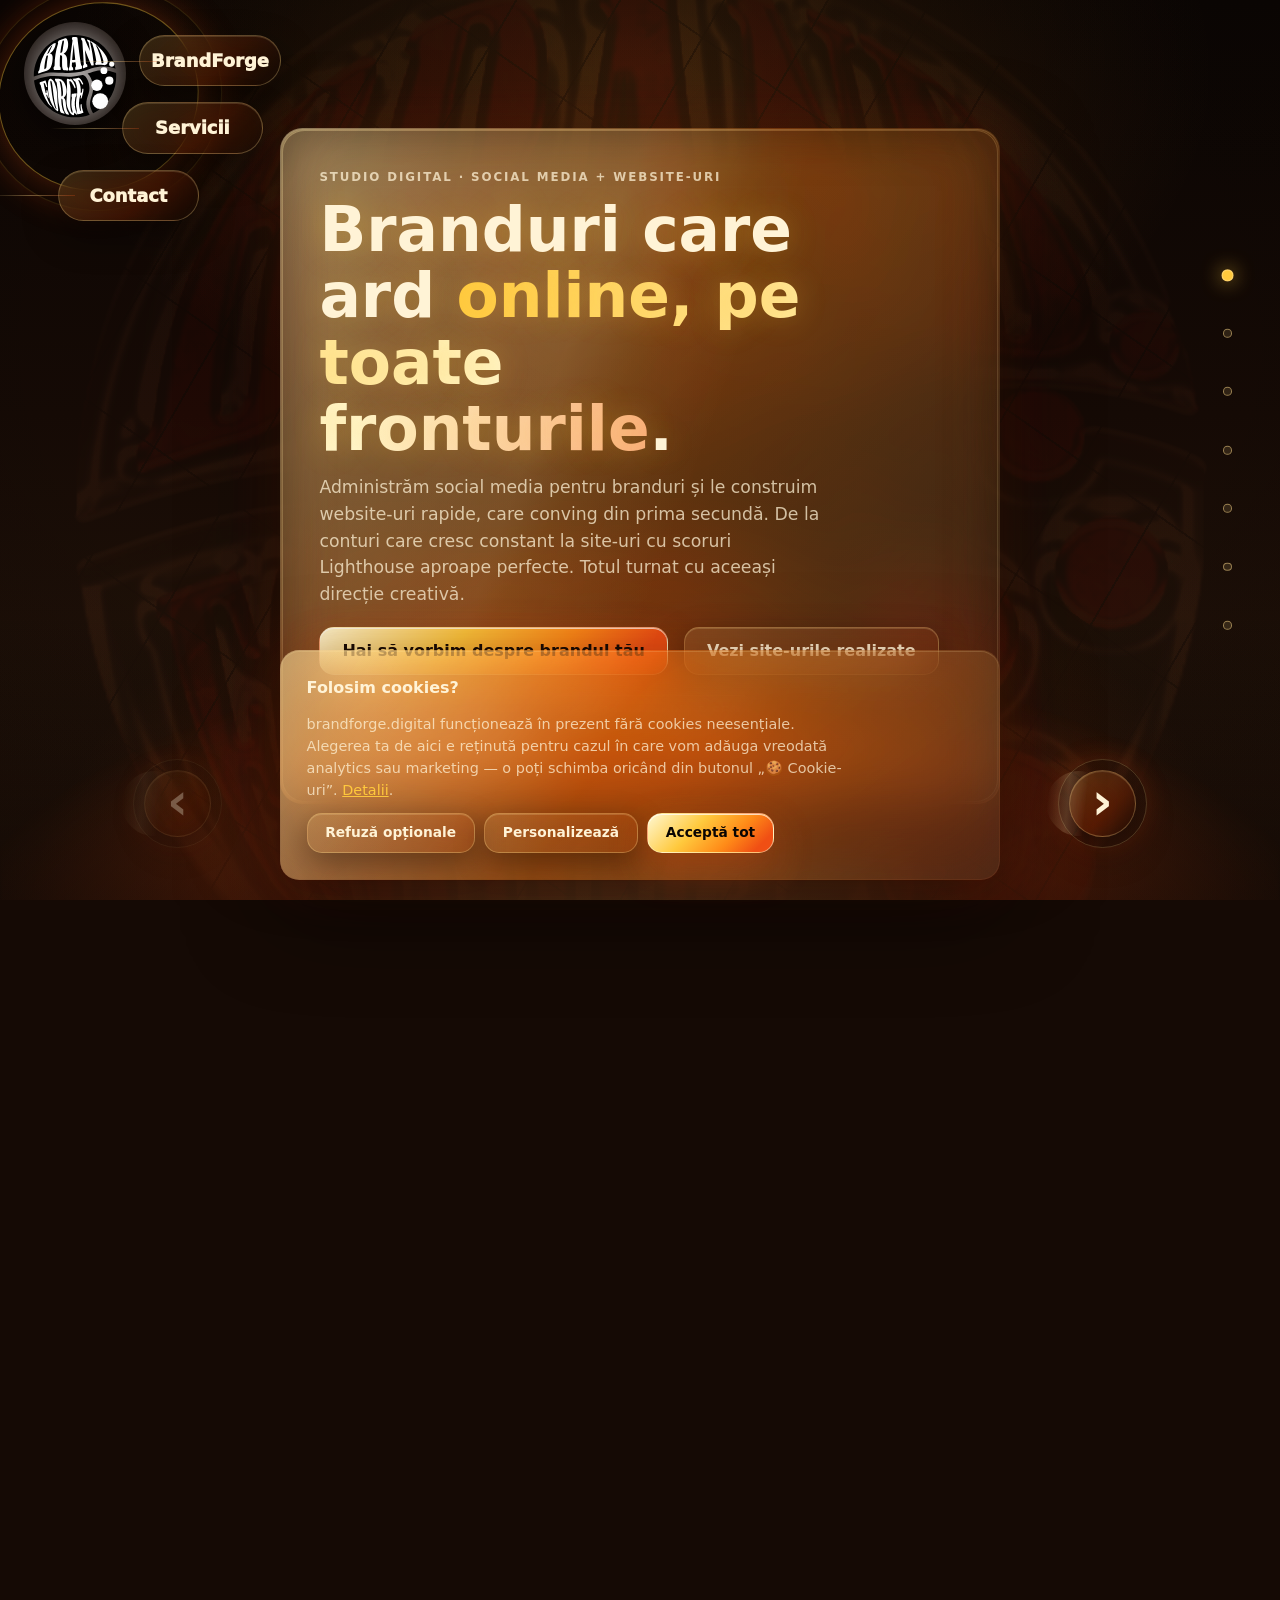
==== commit 52377ba3: "Rework site as portfolio: social media + website building services Replace the ReelForge 1EUR reel f" ====
--- a/index.html
+++ b/index.html
@@ -3,20 +3,20 @@
   <head>
     <meta charset="utf-8">
     <meta name="viewport" content="width=device-width, initial-scale=1">
-    <title>BrandForge — Reel-uri AI aprinse pentru brandul tău, cu 1€</title>
-    <meta name="description" content="Focul de conținut BrandForge: reel-uri AI verticale pentru TikTok, Instagram Reels și YouTube Shorts, generate din câteva detalii, cu 1€. Iar când vrei mai mult: campanii video și servicii social media full-custom.">
+    <title>BrandForge — Social media & website-uri, cu livrare rapidă</title>
+    <meta name="description" content="BrandForge administrează social media pentru branduri și construiește website-uri rapide, optimizate SEO, cu scoruri Google Lighthouse mari. Livrare urgentă în până la 24h, în cazuri speciale.">
     <meta name="robots" content="index, follow, max-image-preview:large">
     <meta name="theme-color" content="#150a05">
-    <meta property="og:title" content="BrandForge — Reel-uri AI aprinse cu 1€">
-    <meta property="og:description" content="Torni detaliile, focul livrează: un reel vertical gata de postat, cu hook, poveste, CTA, descriere și hashtag-uri. Un euro. Un reel.">
+    <meta property="og:title" content="BrandForge — Social media & website-uri, cu livrare rapidă">
+    <meta property="og:description" content="Gestionăm conturile de social media ale brandurilor și construim site-uri rapide, verificate cu Google Lighthouse. Proiecte urgente livrate în până la 24h.">
     <meta property="og:type" content="website">
     <meta property="og:url" content="https://brandforge.digital/">
     <meta property="og:image" content="https://brandforge.digital/brandforge/social-share.png">
     <meta property="og:image:width" content="1200">
     <meta property="og:image:height" content="630">
     <meta name="twitter:card" content="summary_large_image">
-    <meta name="twitter:title" content="BrandForge — Reel-uri AI aprinse cu 1€">
-    <meta name="twitter:description" content="Torni detaliile, focul livrează: un reel vertical gata de postat, cu hook, poveste, CTA, descriere și hashtag-uri.">
+    <meta name="twitter:title" content="BrandForge — Social media & website-uri, cu livrare rapidă">
+    <meta name="twitter:description" content="Gestionăm conturile de social media ale brandurilor și construim site-uri rapide, verificate cu Google Lighthouse. Proiecte urgente livrate în până la 24h.">
     <meta name="twitter:image" content="https://brandforge.digital/brandforge/social-share.png">
     <link rel="canonical" href="https://brandforge.digital/">
     <link rel="icon" href="./brandforge/favicon.svg" type="image/svg+xml">
@@ -33,7 +33,7 @@
           "name": "BrandForge",
           "url": "https://brandforge.digital/",
           "logo": "https://brandforge.digital/brandforge/logo.svg",
-          "description": "BrandForge este un foc de conținut AI: reel-uri verticale pentru TikTok, Instagram Reels și YouTube Shorts, plus servicii custom de social media management și campanii video AI recurente pentru branduri."
+          "description": "BrandForge este un studio digital: administrăm social media pentru branduri și construim website-uri rapide, optimizate pentru performanță și SEO, verificate cu Google Lighthouse."
         },
         {
           "@type": "WebSite",
@@ -45,73 +45,75 @@
         },
         {
           "@type": "Service",
-          "name": "ReelForge — reel AI de 1€",
-          "serviceType": "Generator de reel-uri AI pentru social media",
+          "name": "Social media management — BrandForge",
+          "serviceType": "Administrare conturi social media și creare de conținut",
           "provider": { "@id": "https://brandforge.digital/#organization" },
-          "url": "https://brandforge.digital/#include",
+          "url": "https://brandforge.digital/#servicii",
           "areaServed": "Worldwide",
           "audience": {
             "@type": "Audience",
             "audienceType": "branduri mici, magazine online, furnizori de servicii, creatori de conținut, consultanți"
           },
-          "description": "Generează un reel AI vertical (9:16) pentru TikTok, Instagram Reels, YouTube Shorts și Facebook, cu hook, micro-poveste, CTA vocal, descriere de postare și hashtag-uri, livrat pe email — fără cont, fără abonament. În curs de pregătire.",
-          "offers": {
-            "@type": "Offer",
-            "price": "1",
-            "priceCurrency": "EUR",
-            "availability": "https://schema.org/PreOrder",
-            "url": "https://brandforge.digital/#include"
-          }
+          "description": "Strategie, direcție creativă, conținut și postare constantă pentru conturile de Facebook, Instagram, TikTok și YouTube ale brandului tău."
+        },
+        {
+          "@type": "Service",
+          "name": "Website-uri — BrandForge",
+          "serviceType": "Design și dezvoltare de website-uri",
+          "provider": { "@id": "https://brandforge.digital/#organization" },
+          "url": "https://brandforge.digital/#website-uri",
+          "areaServed": "Worldwide",
+          "description": "Website-uri rapide, optimizate SEO și verificate cu Google Lighthouse, de la prezentare de brand la magazin online. Livrare urgentă disponibilă în până la 24h, în cazuri speciale."
         },
         {
           "@type": "FAQPage",
           "mainEntity": [
             {
               "@type": "Question",
-              "name": "Ce este un reel AI?",
+              "name": "Ce servicii oferă BrandForge?",
               "acceptedAnswer": {
                 "@type": "Answer",
-                "text": "Un video scurt, vertical, generat cu ajutorul inteligenței artificiale pe baza detaliilor și materialelor tale: imaginea reprezentativă, mesajul, CTA-ul vocal. Rezultatul e o piesă gata de postat, nu o schiță."
+                "text": "Două: administrăm social media pentru branduri (strategie, conținut, postare constantă) și construim website-uri: de la prezentare de brand la magazin online, optimizate pentru viteză și SEO."
               }
             },
             {
               "@type": "Question",
-              "name": "Chiar costă doar 1€?",
+              "name": "Cât durează să primesc un site nou?",
               "acceptedAnswer": {
                 "@type": "Answer",
-                "text": "Da. Un reel = 1€. Fără abonament, fără costuri ascunse. E felul nostru de a-ți arăta ce poate aprinde înainte să vorbim despre campanii complete."
+                "text": "Depinde de complexitate: de obicei câteva zile lucrătoare de la brief la livrare. Pentru proiecte urgente, putem livra în până la 24h, în cazuri speciale. Spune-ne termenul și vedem ce se poate face."
               }
             },
             {
               "@type": "Question",
-              "name": "Unde pot posta reel-ul?",
+              "name": "Ce înseamnă scorurile Lighthouse de pe site-urile din portofoliu?",
               "acceptedAnswer": {
                 "@type": "Answer",
-                "text": "Reel-urile sunt turnate în format vertical 9:16: merg direct pe TikTok, Instagram Reels, YouTube Shorts și Facebook."
+                "text": "Google Lighthouse măsoară performanța, accesibilitatea, respectarea bunelor practici și optimizarea SEO a unui site, de la 0 la 100. Le verificăm și le afișăm ca dovadă, nu doar ca promisiune."
               }
             },
             {
               "@type": "Question",
-              "name": "Ce trebuie să pregătesc?",
+              "name": "Gestionați și conturile de social media, nu doar site-ul?",
               "acceptedAnswer": {
                 "@type": "Answer",
-                "text": "O imagine reprezentativă (personaj, produs sau element de brand), un titlu cu puțin context și un mesaj vocal de 3–5 secunde pentru apelul la acțiune."
+                "text": "Da, sunt cele două focuri ale aceluiași atelier. Poți lucra cu noi doar pentru site, doar pentru social media, sau pentru amândouă, coerent, sub aceeași direcție creativă."
               }
             },
             {
               "@type": "Question",
-              "name": "Care e diferența dintre ReelForge și BrandForge?",
+              "name": "Ce trebuie să pregătesc înainte să începem?",
               "acceptedAnswer": {
                 "@type": "Answer",
-                "text": "ReelForge e scânteia: un reel individual, rapid, cu 1€. BrandForge e focul complet: strategie, direcție creativă, campanii video și conținut recurent, adaptate brandului tău."
+                "text": "Pentru social media: acces la conturi (sau le creăm noi) și câteva repere despre brand. Pentru un site: conținutul de bază (text, imagini, logo, dacă există) și un exemplu de site care îți place."
               }
             },
             {
               "@type": "Question",
-              "name": "Cum primesc reel-ul?",
+              "name": "Cum vă contactez?",
               "acceptedAnswer": {
                 "@type": "Answer",
-                "text": "Pe email: video-ul final, descrierea de postare și hashtag-urile, totul pregătit pentru publicare."
+                "text": "Direct pe WhatsApp: butonul e peste tot pe pagină. Răspundem rapid și stabilim împreună următorul pas."
               }
             }
           ]
@@ -145,22 +147,22 @@
       <div class="orbit-ring ring-one" aria-hidden="true"></div>
       <div class="orbit-ring ring-two" aria-hidden="true"></div>
       <a class="orbit-link orbit-brand" href="#start" data-panel-link="0"><span>BrandForge</span></a>
-      <a class="orbit-link orbit-reel" href="https://wa.me/40722882473?text=Bun%C4%83!%20Am%20v%C4%83zut%20BrandForge.%20A%C8%99%20dori%20mai%20multe%20informa%C8%9Bii%20despre%20ReelForge%20%C8%99i%20despre%20comenzile%20personalizate." data-reelforge-cta><span>ReelForge</span></a>
+      <a class="orbit-link orbit-work" href="#servicii" data-panel-link="2"><span>Servicii</span></a>
       <a class="orbit-link orbit-contact" href="#contact" data-panel-link="6"><span>Contact</span></a>
     </aside>
 
     <div class="fab-cta">
-      <a class="btn-molten btn-compact" href="https://wa.me/40722882473?text=Bun%C4%83!%20Am%20v%C4%83zut%20BrandForge.%20A%C8%99%20dori%20mai%20multe%20informa%C8%9Bii%20despre%20ReelForge%20%C8%99i%20despre%20comenzile%20personalizate." data-reelforge-cta>Aprinde un reel — 1€</a>
+      <a class="btn-molten btn-compact" href="https://wa.me/40722882473?text=Bun%C4%83!%20Am%20v%C4%83zut%20BrandForge%20%C8%99i%20a%C8%99%20vrea%20s%C4%83%20vorbim%20despre%20brandul%20meu." data-whatsapp-cta="default">Hai să vorbim</a>
     </div>
 
     <!-- Puncte de progres (doar în modul deck) -->
     <nav class="panel-dots" aria-label="Progresul poveștii">
       <button type="button" data-panel-link="0" class="is-active" aria-label="Panoul 1 — Start"></button>
-      <button type="button" data-panel-link="1" aria-label="Panoul 2 — Cum funcționează"></button>
-      <button type="button" data-panel-link="2" aria-label="Panoul 3 — Reel-ul de 1 euro"></button>
-      <button type="button" data-panel-link="3" aria-label="Panoul 4 — Servicii custom"></button>
+      <button type="button" data-panel-link="1" aria-label="Panoul 2 — Cum lucrăm"></button>
+      <button type="button" data-panel-link="2" aria-label="Panoul 3 — Servicii"></button>
+      <button type="button" data-panel-link="3" aria-label="Panoul 4 — Website-uri"></button>
       <button type="button" data-panel-link="4" aria-label="Panoul 5 — Întrebări frecvente"></button>
-      <button type="button" data-panel-link="5" aria-label="Panoul 6 — Showcase"></button>
+      <button type="button" data-panel-link="5" aria-label="Panoul 6 — Social media"></button>
       <button type="button" data-panel-link="6" aria-label="Panoul 7 — Contact"></button>
     </nav>
 
@@ -176,115 +178,170 @@
 
           <!-- 0 · Hero -->
           <article class="glass-panel hero-panel is-active" data-panel="0" id="start">
-            <p class="kicker reveal">Foc de conținut · AI + direcție creativă</p>
-            <h1 class="reveal">Reel-uri AI pentru brandul tău, <span class="molten-text">aprinse cu 1€</span>.</h1>
-            <p class="lede reveal">Torni câteva detalii într-un formular scurt, iar focul BrandForge îți livrează pe email un reel vertical gata de postat: hook, micro-poveste, CTA vocal, descriere și hashtag-uri. Fără cont. Fără abonament.</p>
+            <p class="kicker reveal">Studio digital · Social media + Website-uri</p>
+            <h1 class="reveal">Branduri care ard <span class="molten-text">online, pe toate fronturile</span>.</h1>
+            <p class="lede reveal">Administrăm social media pentru branduri și le construim website-uri rapide, care conving din prima secundă. De la conturi care cresc constant la site-uri cu scoruri Lighthouse aproape perfecte. Totul turnat cu aceeași direcție creativă.</p>
             <div class="cta-row reveal">
-              <a class="btn-molten btn-pending" href="https://wa.me/40722882473?text=Bun%C4%83!%20Am%20v%C4%83zut%20BrandForge.%20A%C8%99%20dori%20mai%20multe%20informa%C8%9Bii%20despre%20ReelForge%20%C8%99i%20despre%20comenzile%20personalizate." data-reelforge-cta>
-                <span class="cta-label">Aprinde primul reel — 1€</span>
-                <span class="cta-badge">În curând</span>
-              </a>
-              <a class="btn-glass" href="#servicii" data-panel-link="3">Descoperă serviciile custom</a>
+              <a class="btn-molten" href="https://wa.me/40722882473?text=Bun%C4%83!%20Am%20v%C4%83zut%20BrandForge%20%C8%99i%20a%C8%99%20vrea%20s%C4%83%20vorbim%20despre%20brandul%20meu." data-whatsapp-cta="default">Hai să vorbim despre brandul tău</a>
+              <a class="btn-glass" href="#website-uri" data-panel-link="3">Vezi site-urile realizate</a>
             </div>
             <ul class="hero-meta reveal">
-              <li>Format vertical 9:16</li>
-              <li>Livrare pe email</li>
-              <li>Fără cont, fără abonament</li>
+              <li>Social media management</li>
+              <li>Website-uri rapide &amp; SEO</li>
+              <li>Livrare urgentă, până în 24h</li>
             </ul>
           </article>
 
-          <!-- 1 · Funnel -->
+          <!-- 1 · Proces -->
           <article class="glass-panel" data-panel="1" id="proces">
             <div class="panel-head">
-              <h2 class="reveal">De la o scânteie de 1€, la un brand călit</h2>
-              <p class="reveal">Începi mic și ieftin. Vezi cu ochii tăi ce iese din foc. Iar dacă piesa îți place, focul rămâne aprins pentru tot brandul tău.</p>
+              <h2 class="reveal">De la brief, la brand care arde online</h2>
+              <p class="reveal">Fie că pornim de la un cont gol sau de la un site vechi, procesul e același: ascultăm, batem planul, construim și rămânem alături după livrare.</p>
             </div>
             <ol class="steps-grid" style="list-style:none;margin:0;padding:0">
               <li class="glass-chip step-chip reveal">
                 <span class="step-node" aria-hidden="true">01</span>
-                <div><strong>Aprinzi scânteia</strong><span>Completezi formularul ReelForge în două minute: ce promovezi, materialele, mesajul. Totul: 1€.</span></div>
+                <div><strong>Aflăm terenul</strong><span>Ne uităm la ce ai deja (conturi, site, concurență) și stabilim obiectivul: vizibilitate, vânzări sau un brand mai limpede.</span></div>
               </li>
               <li class="glass-chip step-chip reveal">
                 <span class="step-node" aria-hidden="true">02</span>
-                <div><strong>Metalul intră în foc</strong><span>AI-ul și direcția creativă topesc detaliile și bat un reel 9:16 cu hook, micro-poveste și apel la acțiune.</span></div>
+                <div><strong>Batem planul</strong><span>Strategie de conținut sau structură de site, direcție creativă și un termen clar, inclusiv variantele urgente.</span></div>
               </li>
               <li class="glass-chip step-chip reveal">
                 <span class="step-node" aria-hidden="true">03</span>
-                <div><strong>Piesa iese călită</strong><span>Primești pe email reel-ul final, descrierea de postare și hashtag-urile. Publici imediat.</span></div>
+                <div><strong>Punem focul pe treabă</strong><span>Creăm conținut și postăm constant, sau proiectăm și dezvoltăm site-ul, cu actualizări pe parcurs, nu doar la final.</span></div>
               </li>
               <li class="glass-chip step-chip reveal">
                 <span class="step-node" aria-hidden="true">04</span>
-                <div><strong>Aprindem mai departe, împreună</strong><span>Ți-a plăcut? Trecem la foc continuu: campanii și conținut recurent, 100% pe brandul tău. <a href="#servicii" data-panel-link="3">Vezi serviciile custom</a>.</span></div>
+                <div><strong>Livrăm și rămânem alături</strong><span>Site-ul merge live, contul prinde ritm. Rămânem pentru mentenanță, conținut recurent sau următorul proiect.</span></div>
               </li>
             </ol>
           </article>
 
-          <!-- 2 · Ce include reel-ul de 1€ -->
-          <article class="glass-panel" data-panel="2" id="include">
+          <!-- 2 · Servicii -->
+          <article class="glass-panel" data-panel="2" id="servicii">
             <div class="panel-head">
-              <h2 class="reveal">Ce iese din foc pentru un euro</h2>
-              <p class="reveal">Nu un demo. Nu un watermark. O piesă completă, gata de postat.</p>
-            </div>
-            <div class="features-grid">
-              <div class="glass-chip reveal"><strong>Video vertical 9:16</strong><span>Turnat pentru TikTok, Instagram Reels, YouTube Shorts și Facebook.</span></div>
-              <div class="glass-chip reveal"><strong>Hook în primele secunde</strong><span>Deschidere gândită să oprească scroll-ul, nu să-l decoreze.</span></div>
-              <div class="glass-chip reveal"><strong>Micro-poveste + CTA</strong><span>Mesajul tău, condensat într-o poveste scurtă, cu CTA-ul tău vocal.</span></div>
-              <div class="glass-chip reveal"><strong>Imagini curate</strong><span>Fără text ars în cadru. Mesajul trăiește în subtitrări și descriere.</span></div>
-              <div class="glass-chip reveal"><strong>Descriere &amp; hashtag-uri</strong><span>Textul de postare vine gata scris, cu hashtag-uri relevante pentru nișa ta.</span></div>
-              <div class="glass-chip reveal"><strong>Livrare pe email, fără cont</strong><span>Comanzi direct din formular. Totul ajunge în inbox.</span></div>
-            </div>
-          </article>
-
-          <!-- 3 · Upsell: servicii custom -->
-          <article class="glass-panel" data-panel="3" id="servicii">
+              <h2 class="reveal">Două focuri, un singur atelier</h2>
+              <p class="reveal">Social media și website-uri, cu aceeași direcție creativă în spate: separat sau împreună, cum ai nevoie de brandul tău.</p>
+            </div>
+            <div class="services-grid">
+              <div class="glass-chip reveal"><strong>Social media management</strong><span>Strategie, conținut și postare constantă pe Facebook, Instagram, TikTok și YouTube, sub o singură direcție creativă.</span></div>
+              <div class="glass-chip reveal"><strong>Conținut &amp; campanii</strong><span>Reels, foto și campanii gândite să oprească scroll-ul, nu doar să umple un calendar.</span></div>
+              <div class="glass-chip reveal"><strong>Website-uri custom</strong><span>De la prezentare de brand la magazin online, proiectate și dezvoltate de la zero, nu din șabloane reciclate.</span></div>
+              <div class="glass-chip reveal"><strong>Performanță &amp; SEO</strong><span>Site-uri rapide, indexabile și verificate cu Google Lighthouse. Vezi scorurile reale în portofoliu.</span></div>
+              <div class="glass-chip reveal"><strong>Livrare urgentă</strong><span>Termen standard de câteva zile, dar pentru proiecte urgente livrăm în până la 24h, în cazuri speciale.</span></div>
+              <div class="glass-chip reveal"><strong>Mentenanță continuă</strong><span>Actualizări, conținut nou și suport după livrare, ca site-ul și conturile să rămână calde.</span></div>
+            </div>
+          </article>
+
+          <!-- 3 · Website-uri (portofoliu) -->
+          <article class="glass-panel websites-panel" data-panel="3" id="website-uri">
             <div class="panel-head">
-              <h2 class="reveal">Un reel te aprinde. Un foc întreg te ține incandescent.</h2>
-              <p class="reveal">Reel-ul de 1€ e prima lovitură de ciocan. Când vrei conținut constant, coerent și croit exact pe brandul tău, preluăm noi focul, cap-coadă.</p>
-            </div>
-            <div class="services-grid">
-              <div class="glass-chip reveal"><strong>Strategie &amp; direcție creativă</strong><span>Definim vocea brandului, unghiurile de mesaj și planul de conținut pentru nișa ta.</span></div>
-              <div class="glass-chip reveal"><strong>Campanii video AI recurente</strong><span>Serii de reel-uri pentru awareness, vânzare sau educare, livrate constant.</span></div>
-              <div class="glass-chip reveal"><strong>Social media management</strong><span>Calendar, postare, adaptare pe platforme. Brandul rămâne cald, fără efortul tău zilnic.</span></div>
-              <div class="glass-chip reveal"><strong>Mesaje coerente, peste tot</strong><span>Aceeași identitate în fiecare piesă: TikTok, Instagram, YouTube Shorts, Facebook.</span></div>
-            </div>
-            <div class="cta-row services-cta reveal">
-              <a class="btn-molten" href="https://wa.me/40722882473?text=Bun%C4%83!%20Am%20v%C4%83zut%20BrandForge%20%C8%99i%20a%C8%99%20dori%20mai%20multe%20informa%C8%9Bii%20despre%20crearea%20unui%20reel." target="_blank" rel="noopener noreferrer" data-whatsapp-cta>Hai să vorbim despre brandul tău</a>
-              <a class="btn-glass btn-pending" href="https://wa.me/40722882473?text=Bun%C4%83!%20Am%20v%C4%83zut%20BrandForge.%20A%C8%99%20dori%20mai%20multe%20informa%C8%9Bii%20despre%20ReelForge%20%C8%99i%20despre%20comenzile%20personalizate." data-reelforge-cta>
-                <span class="cta-label">Sau testează întâi cu 1€</span>
-                <span class="cta-badge">În curând</span>
+              <h2 class="reveal">Site-uri pe care le-am turnat noi</h2>
+              <p class="reveal">Patru proiecte live, nu mockup-uri, verificate cu Google Lighthouse chiar înainte să le punem aici.</p>
+            </div>
+            <div class="websites-grid">
+              <a class="website-card reveal" href="https://nebo.ro" target="_blank" rel="noopener noreferrer" aria-label="Deschide nebo.ro într-o filă nouă">
+                <div class="website-card-shot">
+                  <img src="./brandforge/websites/nebo-ro.jpg" alt="Captură de ecran a site-ului nebo.ro" width="500" height="348" loading="lazy" decoding="async">
+                  <span class="website-arrow" aria-hidden="true">↗</span>
+                </div>
+                <div class="website-card-body">
+                  <h3>nebo.ro</h3>
+                  <p>Servicii SSM &amp; PSI pentru companii din București: site de conversie, cu audit gratuit ca ofertă de intrare.</p>
+                  <ul class="lighthouse-scores" aria-label="Scoruri Google Lighthouse, mobil">
+                    <li class="lh-score lh-mid" aria-label="Performanță: 76"><span class="lh-value" aria-hidden="true">76</span><span class="lh-label" aria-hidden="true">Perf.</span></li>
+                    <li class="lh-score lh-good" aria-label="Accesibilitate: 96"><span class="lh-value" aria-hidden="true">96</span><span class="lh-label" aria-hidden="true">Acces.</span></li>
+                    <li class="lh-score lh-good" aria-label="Best Practices: 100"><span class="lh-value" aria-hidden="true">100</span><span class="lh-label" aria-hidden="true">Practici</span></li>
+                    <li class="lh-score lh-good" aria-label="SEO: 100"><span class="lh-value" aria-hidden="true">100</span><span class="lh-label" aria-hidden="true">SEO</span></li>
+                  </ul>
+                </div>
               </a>
+              <a class="website-card reveal" href="https://florianmolea.ro" target="_blank" rel="noopener noreferrer" aria-label="Deschide florianmolea.ro într-o filă nouă">
+                <div class="website-card-shot">
+                  <img src="./brandforge/websites/florianmolea-ro.jpg" alt="Captură de ecran a site-ului florianmolea.ro" width="500" height="348" loading="lazy" decoding="async">
+                  <span class="website-arrow" aria-hidden="true">↗</span>
+                </div>
+                <div class="website-card-body">
+                  <h3>florianmolea.ro</h3>
+                  <p>Prezentare pentru un instructor auto: conținut video, programări și încredere construită din prima pagină.</p>
+                  <ul class="lighthouse-scores" aria-label="Scoruri Google Lighthouse, mobil">
+                    <li class="lh-score lh-mid" aria-label="Performanță: 69"><span class="lh-value" aria-hidden="true">69</span><span class="lh-label" aria-hidden="true">Perf.</span></li>
+                    <li class="lh-score lh-good" aria-label="Accesibilitate: 100"><span class="lh-value" aria-hidden="true">100</span><span class="lh-label" aria-hidden="true">Acces.</span></li>
+                    <li class="lh-score lh-good" aria-label="Best Practices: 100"><span class="lh-value" aria-hidden="true">100</span><span class="lh-label" aria-hidden="true">Practici</span></li>
+                    <li class="lh-score lh-good" aria-label="SEO: 100"><span class="lh-value" aria-hidden="true">100</span><span class="lh-label" aria-hidden="true">SEO</span></li>
+                  </ul>
+                </div>
+              </a>
+              <a class="website-card reveal" href="https://realityexe.com" target="_blank" rel="noopener noreferrer" aria-label="Deschide realityexe.com într-o filă nouă">
+                <div class="website-card-shot">
+                  <img src="./brandforge/websites/realityexe-com.jpg" alt="Captură de ecran a site-ului realityexe.com" width="500" height="348" loading="lazy" decoding="async">
+                  <span class="website-arrow" aria-hidden="true">↗</span>
+                </div>
+                <div class="website-card-body">
+                  <h3>realityexe.com</h3>
+                  <p>Landing page cu identitate vizuală îndrăzneață, dark, cinematic, vitrină pentru un brand cu personalitate puternică.</p>
+                  <ul class="lighthouse-scores" aria-label="Scoruri Google Lighthouse, mobil">
+                    <li class="lh-score lh-good" aria-label="Performanță: 95"><span class="lh-value" aria-hidden="true">95</span><span class="lh-label" aria-hidden="true">Perf.</span></li>
+                    <li class="lh-score lh-good" aria-label="Accesibilitate: 96"><span class="lh-value" aria-hidden="true">96</span><span class="lh-label" aria-hidden="true">Acces.</span></li>
+                    <li class="lh-score lh-good" aria-label="Best Practices: 100"><span class="lh-value" aria-hidden="true">100</span><span class="lh-label" aria-hidden="true">Practici</span></li>
+                    <li class="lh-score lh-good" aria-label="SEO: 100"><span class="lh-value" aria-hidden="true">100</span><span class="lh-label" aria-hidden="true">SEO</span></li>
+                  </ul>
+                </div>
+              </a>
+              <a class="website-card reveal" href="https://nebi.ro" target="_blank" rel="noopener noreferrer" aria-label="Deschide nebi.ro într-o filă nouă">
+                <div class="website-card-shot">
+                  <img src="./brandforge/websites/nebi-ro.jpg" alt="Captură de ecran a site-ului nebi.ro" width="500" height="348" loading="lazy" decoding="async">
+                  <span class="website-arrow" aria-hidden="true">↗</span>
+                </div>
+                <div class="website-card-body">
+                  <h3>nebi.ro</h3>
+                  <p>Prezentare pentru un brand caritabil: vizual cald, prietenos, orientat spre misiune, nu spre vânzare agresivă.</p>
+                  <ul class="lighthouse-scores" aria-label="Scoruri Google Lighthouse, mobil">
+                    <li class="lh-score lh-good" aria-label="Performanță: 97"><span class="lh-value" aria-hidden="true">97</span><span class="lh-label" aria-hidden="true">Perf.</span></li>
+                    <li class="lh-score lh-good" aria-label="Accesibilitate: 100"><span class="lh-value" aria-hidden="true">100</span><span class="lh-label" aria-hidden="true">Acces.</span></li>
+                    <li class="lh-score lh-good" aria-label="Best Practices: 100"><span class="lh-value" aria-hidden="true">100</span><span class="lh-label" aria-hidden="true">Practici</span></li>
+                    <li class="lh-score lh-good" aria-label="SEO: 100"><span class="lh-value" aria-hidden="true">100</span><span class="lh-label" aria-hidden="true">SEO</span></li>
+                  </ul>
+                </div>
+              </a>
+            </div>
+            <p class="websites-note reveal">Scoruri verificate cu Google Lighthouse (mobil), septembrie 2026 · livrare urgentă posibilă în până la 24h, în cazuri speciale.</p>
+            <div class="cta-row reveal">
+              <a class="btn-molten" href="https://wa.me/40722882473?text=Bun%C4%83!%20Am%20v%C4%83zut%20portofoliul%20de%20site-uri%20BrandForge%20%C8%99i%20a%C8%99%20vrea%20o%20ofert%C4%83%20pentru%20un%20site%20nou." data-whatsapp-cta="website">Vreau un site nou</a>
+              <a class="btn-glass" href="https://wa.me/40722882473?text=Bun%C4%83!%20Am%20nevoie%20de%20un%20site%20nou%20urgent%20%E2%80%94%20este%20posibil%C4%83%20livrarea%20%C3%AEn%2024h%3F" data-whatsapp-cta="urgent">E urgent, până în 24h?</a>
             </div>
           </article>
 
           <!-- 4 · FAQ -->
           <article class="glass-panel" data-panel="4" id="faq">
             <div class="panel-head">
-              <h2 class="reveal">Înainte să aprinzi focul</h2>
+              <h2 class="reveal">Înainte să pornim proiectul</h2>
             </div>
             <div class="faq-list">
               <details class="faq-item reveal">
-                <summary>Ce este un reel AI?</summary>
-                <p>Un video scurt, vertical, generat cu ajutorul inteligenței artificiale pe baza detaliilor și materialelor tale: imaginea reprezentativă, mesajul, CTA-ul vocal. Rezultatul e o piesă gata de postat, nu o schiță.</p>
+                <summary>Ce servicii oferă BrandForge?</summary>
+                <p>Două: administrăm social media pentru branduri (strategie, conținut, postare constantă) și construim website-uri: de la prezentare de brand la magazin online, optimizate pentru viteză și SEO.</p>
               </details>
               <details class="faq-item reveal">
-                <summary>Chiar costă doar 1€?</summary>
-                <p>Da. Un reel = 1€. Fără abonament, fără costuri ascunse. E felul nostru de a-ți arăta ce poate aprinde înainte să vorbim despre campanii complete.</p>
+                <summary>Cât durează să primesc un site nou?</summary>
+                <p>Depinde de complexitate: de obicei câteva zile lucrătoare de la brief la livrare. Pentru proiecte urgente, putem livra în până la 24h, în cazuri speciale. Spune-ne termenul și vedem ce se poate face.</p>
               </details>
               <details class="faq-item reveal">
-                <summary>Unde pot posta reel-ul?</summary>
-                <p>Reel-urile sunt turnate în format vertical 9:16: merg direct pe TikTok, Instagram Reels, YouTube Shorts și Facebook.</p>
+                <summary>Ce înseamnă scorurile Lighthouse de pe site-urile din portofoliu?</summary>
+                <p>Google Lighthouse măsoară performanța, accesibilitatea, respectarea bunelor practici și optimizarea SEO a unui site, de la 0 la 100. Le verificăm și le afișăm ca dovadă, nu doar ca promisiune.</p>
               </details>
               <details class="faq-item reveal">
-                <summary>Ce trebuie să pregătesc?</summary>
-                <p>O imagine reprezentativă (personaj, produs sau element de brand), un titlu cu puțin context și un mesaj vocal de 3–5 secunde pentru apelul la acțiune.</p>
+                <summary>Gestionați și conturile de social media, nu doar site-ul?</summary>
+                <p>Da, sunt cele două focuri ale aceluiași atelier. Poți lucra cu noi doar pentru site, doar pentru social media, sau pentru amândouă, coerent, sub aceeași direcție creativă.</p>
               </details>
               <details class="faq-item reveal">
-                <summary>Care e diferența dintre ReelForge și BrandForge?</summary>
-                <p>ReelForge e scânteia: un reel individual, rapid, cu 1€. BrandForge e focul complet: strategie, direcție creativă, campanii video și conținut recurent, adaptate brandului tău.</p>
+                <summary>Ce trebuie să pregătesc înainte să începem?</summary>
+                <p>Pentru social media: acces la conturi (sau le creăm noi) și câteva repere despre brand. Pentru un site: conținutul de bază (text, imagini, logo, dacă există) și un exemplu de site care îți place.</p>
               </details>
               <details class="faq-item reveal">
-                <summary>Cum primesc reel-ul?</summary>
-                <p>Pe email: video-ul final, descrierea de postare și hashtag-urile, totul pregătit pentru publicare.</p>
+                <summary>Cum vă contactez?</summary>
+                <p>Direct pe WhatsApp: butonul e peste tot pe pagină. Răspundem rapid și stabilim împreună următorul pas.</p>
               </details>
             </div>
           </article>
@@ -292,8 +349,8 @@
           <!-- 5 · Showcase social -->
           <article class="glass-panel showcase-panel" data-panel="5" id="showcase">
             <div class="panel-head">
-              <h2 class="reveal">Vezi ideile în mișcare</h2>
-              <p class="reveal">Exemplele noastre pot fi urmărite pe platformele unde conținutul chiar trebuie să capteze atenția: Facebook, Instagram, TikTok și YouTube.</p>
+              <h2 class="reveal">Social media pe care îl gestionăm chiar acum</h2>
+              <p class="reveal">Conturile de mai jos sunt administrate de noi: strategie, conținut și postare constantă, live pe Facebook, Instagram, TikTok și YouTube.</p>
             </div>
             <div class="showcase-grid">
               <section class="showcase-platform showcase-platform-facebook reveal" aria-labelledby="showcase-facebook-h">
@@ -407,22 +464,19 @@
           <!-- 6 · Contact / final -->
           <article class="glass-panel contact-panel" data-panel="6" id="contact">
             <div class="panel-head">
-              <h2 class="reveal">Aprindem focul pentru brandul tău?</h2>
-              <p class="reveal">Începe cu un reel de 1€ sau sari direct la o discuție despre campanii și conținut recurent. Aprindem conținut care ține brandul tău incandescent.</p>
+              <h2 class="reveal">Pornim un proiect?</h2>
+              <p class="reveal">Un cont de social media care are nevoie de direcție, sau un site nou: spune-ne despre ce e vorba și stabilim un termen, inclusiv variante urgente.</p>
             </div>
             <div class="cta-row reveal">
-              <a class="btn-molten btn-pending" href="https://wa.me/40722882473?text=Bun%C4%83!%20Am%20v%C4%83zut%20BrandForge.%20A%C8%99%20dori%20mai%20multe%20informa%C8%9Bii%20despre%20ReelForge%20%C8%99i%20despre%20comenzile%20personalizate." data-reelforge-cta>
-                <span class="cta-label">Comandă un reel — 1€</span>
-                <span class="cta-badge">În curând</span>
-              </a>
-              <a class="btn-glass" href="https://wa.me/40722882473?text=Bun%C4%83!%20Am%20v%C4%83zut%20BrandForge%20%C8%99i%20a%C8%99%20dori%20mai%20multe%20informa%C8%9Bii%20despre%20crearea%20unui%20reel." target="_blank" rel="noopener noreferrer" data-whatsapp-cta>Scrie-ne pe WhatsApp</a>
+              <a class="btn-molten" href="https://wa.me/40722882473?text=Bun%C4%83!%20Am%20v%C4%83zut%20BrandForge%20%C8%99i%20a%C8%99%20vrea%20s%C4%83%20vorbim%20despre%20brandul%20meu." data-whatsapp-cta="default">Scrie-ne pe WhatsApp</a>
+              <a class="btn-glass" href="#website-uri" data-panel-link="3">Vezi portofoliul de site-uri</a>
             </div>
             <ul class="contact-links reveal">
-              <li><a href="#proces" data-panel-link="1">Cum funcționează</a></li>
-              <li><a href="#include" data-panel-link="2">Reel-ul de 1€</a></li>
-              <li><a href="#servicii" data-panel-link="3">Servicii custom</a></li>
+              <li><a href="#proces" data-panel-link="1">Cum lucrăm</a></li>
+              <li><a href="#servicii" data-panel-link="2">Servicii</a></li>
+              <li><a href="#website-uri" data-panel-link="3">Website-uri</a></li>
               <li><a href="#faq" data-panel-link="4">FAQ</a></li>
-              <li><a href="#showcase" data-panel-link="5">Showcase</a></li>
+              <li><a href="#showcase" data-panel-link="5">Social media</a></li>
             </ul>
             <ul class="contact-links legal-footer-links">
               <li><a href="./terms.html">Termeni și condiții</a></li>
--- a/styles.css
+++ b/styles.css
@@ -195,7 +195,7 @@
 }
 
 .orbit-brand { left: 7.2rem; top: .8rem; }
-.orbit-reel { left: 6.1rem; top: 5rem; }
+.orbit-work { left: 6.1rem; top: 5rem; }
 .orbit-contact { left: 2.1rem; top: 9.2rem; }
 
 .scrolly-stage {
@@ -532,7 +532,7 @@
   }
 
   .orbit-brand { left: 4.9rem; top: .4rem; }
-  .orbit-reel { left: 4.4rem; top: 3.8rem; }
+  .orbit-work { left: 4.4rem; top: 3.8rem; }
   .orbit-contact { left: 1.1rem; top: 7.2rem; }
 
   .scrolly-stage {
@@ -1480,6 +1480,158 @@
   border-color: transparent;
   color: var(--whitehot);
   background: rgb(var(--accent-rgb));
+}
+
+/* --- Portofoliu website-uri: website-card + scoruri Lighthouse -------------- */
+
+.websites-grid {
+  display: grid;
+  gap: var(--space-md);
+  grid-template-columns: repeat(2, minmax(0, 1fr));
+}
+
+.website-card {
+  --accent-rgb: 240, 79, 20;
+  position: relative;
+  display: flex;
+  flex-direction: row;
+  align-items: stretch;
+  overflow: hidden;
+  border: 1px solid rgba(255, 255, 255, .08);
+  border-radius: 1.1rem;
+  background: linear-gradient(165deg, rgba(255, 255, 255, .05), rgba(10, 5, 3, .55) 65%);
+  box-shadow: 0 16px 40px rgba(0, 0, 0, .4);
+  cursor: pointer;
+  transition: transform .3s cubic-bezier(.2, .8, .2, 1), box-shadow .3s ease, border-color .3s ease;
+}
+
+.website-card:hover,
+.website-card:focus-visible {
+  transform: translateY(-4px);
+  border-color: rgba(var(--accent-rgb), .5);
+  box-shadow: 0 22px 50px rgba(0, 0, 0, .5), 0 0 28px rgba(var(--accent-rgb), .3), inset 0 1px 0 rgba(255, 232, 175, .14);
+}
+
+.website-card:focus-visible {
+  outline: 2px solid rgba(255, 201, 61, .8);
+  outline-offset: 3px;
+}
+
+.website-card-shot {
+  position: relative;
+  width: 38%;
+  flex: none;
+  overflow: hidden;
+  border-right: 1px solid rgba(255, 219, 140, .16);
+  background: var(--obsidian-0);
+}
+
+.website-card-shot img {
+  width: 100%;
+  height: 100%;
+  object-fit: cover;
+  object-position: top;
+  transition: transform .5s ease;
+}
+
+.website-card:hover .website-card-shot img,
+.website-card:focus-visible .website-card-shot img {
+  transform: scale(1.05);
+}
+
+.website-arrow {
+  position: absolute;
+  top: .4rem;
+  right: .4rem;
+  display: inline-grid;
+  place-items: center;
+  width: 1.6rem;
+  height: 1.6rem;
+  border: 1px solid rgba(255, 232, 175, .3);
+  border-radius: 50%;
+  color: var(--whitehot);
+  background: rgba(10, 5, 3, .55);
+  backdrop-filter: blur(6px);
+  font-size: .8rem;
+  font-weight: 700;
+  transition: transform .25s ease, background .25s ease;
+}
+
+.website-card:hover .website-arrow,
+.website-card:focus-visible .website-arrow {
+  transform: rotate(45deg);
+  background: rgb(var(--accent-rgb));
+}
+
+.website-card-body {
+  display: flex;
+  flex: 1;
+  min-width: 0;
+  flex-direction: column;
+  gap: .3rem;
+  padding: .7rem .8rem;
+}
+
+.website-card-body h3 {
+  margin: 0;
+  color: var(--hot);
+  font-weight: 800;
+  font-size: .92rem;
+}
+
+.website-card-body p {
+  display: -webkit-box;
+  overflow: hidden;
+  margin: 0;
+  color: var(--hot-faint);
+  font-size: .74rem;
+  line-height: 1.36;
+  -webkit-line-clamp: 2;
+  -webkit-box-orient: vertical;
+}
+
+.lighthouse-scores {
+  display: grid;
+  grid-template-columns: repeat(4, minmax(0, 1fr));
+  gap: .25rem;
+  margin: auto 0 0;
+  padding: 0;
+  list-style: none;
+}
+
+.lh-score {
+  display: flex;
+  flex-direction: column;
+  align-items: center;
+  gap: .1rem;
+  border-radius: .5rem;
+  padding: .25rem .1rem;
+  background: rgba(255, 255, 255, .04);
+}
+
+.lh-value {
+  color: var(--lh-color, var(--gold));
+  font-weight: 800;
+  font-size: .78rem;
+}
+
+.lh-label {
+  color: var(--hot-faint);
+  font-size: .48rem;
+  font-weight: 700;
+  letter-spacing: .01em;
+  text-transform: uppercase;
+  text-align: center;
+}
+
+.lh-good { --lh-color: #3ddc84; }
+.lh-mid { --lh-color: #ffb545; }
+.lh-poor { --lh-color: #ff5c5c; }
+
+.websites-note {
+  margin: var(--space-sm) 0 0;
+  color: var(--hot-faint);
+  font-size: .78rem;
 }
 
 /* --- FAQ --------------------------------------------------------------------- */
@@ -1607,6 +1759,10 @@
 .glass-panel.is-active .showcase-grid .reveal:nth-child(2) { --reveal-delay: .12s; }
 .glass-panel.is-active .showcase-grid .reveal:nth-child(3) { --reveal-delay: .18s; }
 .glass-panel.is-active .showcase-grid .reveal:nth-child(4) { --reveal-delay: .24s; }
+.glass-panel.is-active .websites-grid .reveal:nth-child(1) { --reveal-delay: .06s; }
+.glass-panel.is-active .websites-grid .reveal:nth-child(2) { --reveal-delay: .12s; }
+.glass-panel.is-active .websites-grid .reveal:nth-child(3) { --reveal-delay: .18s; }
+.glass-panel.is-active .websites-grid .reveal:nth-child(4) { --reveal-delay: .24s; }
 
 /* --- Patina arsa (dwell): cu cat vizitatorul sta mai mult pe pagina, cu
    atat panourile de sticla capata o urma de ars, in pas cu lava care urca
@@ -1616,6 +1772,7 @@
 body.burn-active .glass-panel,
 body.burn-active .glass-chip,
 body.burn-active .showcase-card,
+body.burn-active .website-card,
 body.burn-active .faq-item {
   filter:
     saturate(calc(1 - var(--burn) * .045))
@@ -1647,6 +1804,7 @@
 body.burn-level-6 .glass-panel,
 body.burn-level-6 .glass-chip,
 body.burn-level-6 .showcase-card,
+body.burn-level-6 .website-card,
 body.burn-level-6 .faq-item {
   filter: saturate(.76) contrast(1.24) brightness(.8);
 }
@@ -1735,7 +1893,8 @@
   .steps-grid,
   .features-grid,
   .services-grid,
-  .showcase-grid {
+  .showcase-grid,
+  .websites-grid {
     grid-template-columns: 1fr;
   }
 
@@ -1743,7 +1902,7 @@
 }
 
 /* ============================================================================
-   ReelForge (pagina de comanda) — acelasi sistem vizual intunecat, dar fara
+   Pagini statice (404 etc.) — acelasi sistem vizual intunecat, dar fara
    mecanica de deck: aici .glass-panel e un panou static, nu un slide.
    ============================================================================ */
 
@@ -1781,7 +1940,7 @@
 
 
 
-/* --- Modal "indisponibil": ReelForge -------------------------------------- */
+/* --- Modal generic (folosit de preferintele de cookies) -------------------- */
 
 .modal-overlay {
   position: fixed;
@@ -2040,23 +2199,6 @@
 
 .cookie-settings-fab[hidden] { display: none; }
 
-/* --- Badge "In curand" pentru CTA-urile ReelForge (dezactivat temporar) ----- */
-
-.btn-pending {
-  flex-direction: column;
-  gap: .15rem;
-}
-
-.cta-badge {
-  display: block;
-  color: inherit;
-  font-size: .66rem;
-  font-weight: 800;
-  letter-spacing: .05em;
-  text-transform: uppercase;
-  opacity: .72;
-}
-
 @keyframes lavaGlow {
   from { opacity: .82; transform: translateY(0) scaleY(1); }
   to { opacity: 1; transform: translateY(-1.2vh) scaleY(1.06); }
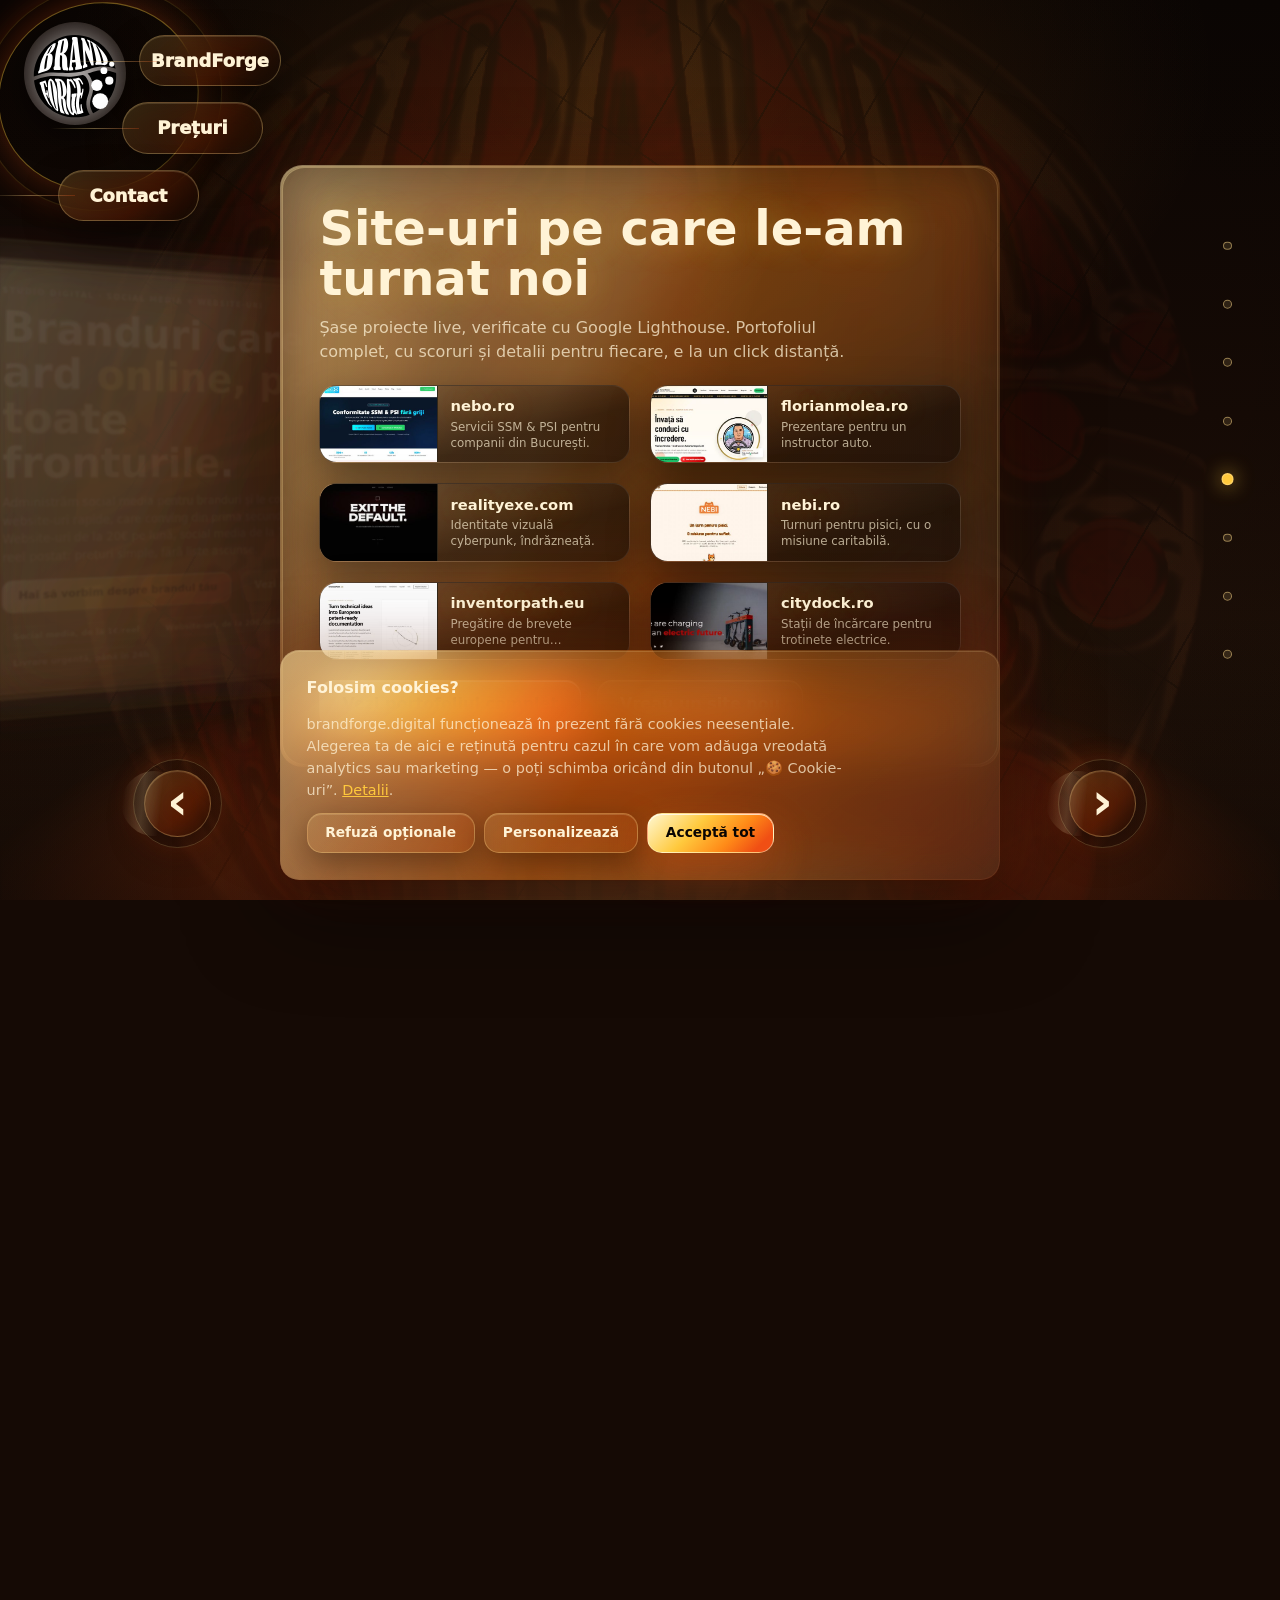
==== commit 0c0167fe: "Expand website portfolio, add dedicated pricing, rewrite legal pages Portfolio: add inventorpath.eu " ====
--- a/index.html
+++ b/index.html
@@ -4,11 +4,11 @@
     <meta charset="utf-8">
     <meta name="viewport" content="width=device-width, initial-scale=1">
     <title>BrandForge — Social media & website-uri, cu livrare rapidă</title>
-    <meta name="description" content="BrandForge administrează social media pentru branduri și construiește website-uri rapide, optimizate SEO, cu scoruri Google Lighthouse mari. Livrare urgentă în până la 24h, în cazuri speciale.">
+    <meta name="description" content="BrandForge administrează social media de la 1€ per reel postat și construiește website-uri prin abonament de la 20€ pe lună, tot inclus. Livrare urgentă în până la 24h, în cazuri speciale.">
     <meta name="robots" content="index, follow, max-image-preview:large">
     <meta name="theme-color" content="#150a05">
     <meta property="og:title" content="BrandForge — Social media & website-uri, cu livrare rapidă">
-    <meta property="og:description" content="Gestionăm conturile de social media ale brandurilor și construim site-uri rapide, verificate cu Google Lighthouse. Proiecte urgente livrate în până la 24h.">
+    <meta property="og:description" content="Social media de la 1€ per reel postat. Website-uri prin abonament de la 20€ pe lună, tot inclus. Proiecte urgente livrate în până la 24h.">
     <meta property="og:type" content="website">
     <meta property="og:url" content="https://brandforge.digital/">
     <meta property="og:image" content="https://brandforge.digital/brandforge/social-share.png">
@@ -16,7 +16,7 @@
     <meta property="og:image:height" content="630">
     <meta name="twitter:card" content="summary_large_image">
     <meta name="twitter:title" content="BrandForge — Social media & website-uri, cu livrare rapidă">
-    <meta name="twitter:description" content="Gestionăm conturile de social media ale brandurilor și construim site-uri rapide, verificate cu Google Lighthouse. Proiecte urgente livrate în până la 24h.">
+    <meta name="twitter:description" content="Social media de la 1€ per reel postat. Website-uri prin abonament de la 20€ pe lună, tot inclus. Proiecte urgente livrate în până la 24h.">
     <meta name="twitter:image" content="https://brandforge.digital/brandforge/social-share.png">
     <link rel="canonical" href="https://brandforge.digital/">
     <link rel="icon" href="./brandforge/favicon.svg" type="image/svg+xml">
@@ -33,7 +33,7 @@
           "name": "BrandForge",
           "url": "https://brandforge.digital/",
           "logo": "https://brandforge.digital/brandforge/logo.svg",
-          "description": "BrandForge este un studio digital: administrăm social media pentru branduri și construim website-uri rapide, optimizate pentru performanță și SEO, verificate cu Google Lighthouse."
+          "description": "BrandForge este un studio digital: administrăm social media pentru branduri, de la 1€ per reel postat, și construim website-uri prin abonament de la 20€ pe lună, tot inclus."
         },
         {
           "@type": "WebSite",
@@ -48,40 +48,74 @@
           "name": "Social media management — BrandForge",
           "serviceType": "Administrare conturi social media și creare de conținut",
           "provider": { "@id": "https://brandforge.digital/#organization" },
-          "url": "https://brandforge.digital/#servicii",
+          "url": "https://brandforge.digital/#preturi",
           "areaServed": "Worldwide",
           "audience": {
             "@type": "Audience",
             "audienceType": "branduri mici, magazine online, furnizori de servicii, creatori de conținut, consultanți"
           },
-          "description": "Strategie, direcție creativă, conținut și postare constantă pentru conturile de Facebook, Instagram, TikTok și YouTube ale brandului tău."
+          "description": "Strategie, direcție creativă, conținut și postare constantă pentru conturile de Facebook, Instagram, TikTok și YouTube ale brandului tău.",
+          "offers": {
+            "@type": "Offer",
+            "url": "https://brandforge.digital/#preturi",
+            "priceCurrency": "EUR",
+            "price": "1",
+            "priceSpecification": {
+              "@type": "UnitPriceSpecification",
+              "priceCurrency": "EUR",
+              "price": "1",
+              "unitText": "reel postat",
+              "referenceQuantity": {
+                "@type": "QuantitativeValue",
+                "value": "1",
+                "unitText": "reel postat"
+              }
+            }
+          }
         },
         {
           "@type": "Service",
           "name": "Website-uri — BrandForge",
           "serviceType": "Design și dezvoltare de website-uri",
           "provider": { "@id": "https://brandforge.digital/#organization" },
-          "url": "https://brandforge.digital/#website-uri",
+          "url": "https://brandforge.digital/#preturi",
           "areaServed": "Worldwide",
-          "description": "Website-uri rapide, optimizate SEO și verificate cu Google Lighthouse, de la prezentare de brand la magazin online. Livrare urgentă disponibilă în până la 24h, în cazuri speciale."
+          "description": "Website-uri rapide, optimizate SEO și verificate cu Google Lighthouse, de la prezentare de brand la magazin online, prin abonament lunar care include construcția, găzduirea și mentenanța. Livrare urgentă disponibilă în până la 24h, în cazuri speciale.",
+          "offers": {
+            "@type": "Offer",
+            "url": "https://brandforge.digital/#preturi",
+            "priceCurrency": "EUR",
+            "price": "20",
+            "priceSpecification": {
+              "@type": "UnitPriceSpecification",
+              "priceCurrency": "EUR",
+              "price": "20",
+              "unitText": "lună",
+              "billingDuration": {
+                "@type": "QuantitativeValue",
+                "value": "1",
+                "unitCode": "MON"
+              }
+            }
+          }
         },
         {
           "@type": "FAQPage",
           "mainEntity": [
             {
               "@type": "Question",
-              "name": "Ce servicii oferă BrandForge?",
+              "name": "Cât costă un site nou?",
               "acceptedAnswer": {
                 "@type": "Answer",
-                "text": "Două: administrăm social media pentru branduri (strategie, conținut, postare constantă) și construim website-uri: de la prezentare de brand la magazin online, optimizate pentru viteză și SEO."
+                "text": "De la 20€ pe lună, ca abonament: include construcția site-ului, găzduirea și mentenanța, cât timp ești abonat. Termen standard de livrare: câteva zile lucrătoare. Pentru proiecte urgente, livrăm în până la 24h, în cazuri speciale."
               }
             },
             {
               "@type": "Question",
-              "name": "Cât durează să primesc un site nou?",
+              "name": "Cât costă administrarea de social media?",
               "acceptedAnswer": {
                 "@type": "Answer",
-                "text": "Depinde de complexitate: de obicei câteva zile lucrătoare de la brief la livrare. Pentru proiecte urgente, putem livra în până la 24h, în cazuri speciale. Spune-ne termenul și vedem ce se poate face."
+                "text": "De la 1€ per reel postat: plătești pentru ce postăm, nu pentru un abonament fix. Frecvența și platformele se stabilesc împreună, pe WhatsApp."
               }
             },
             {
@@ -147,8 +181,8 @@
       <div class="orbit-ring ring-one" aria-hidden="true"></div>
       <div class="orbit-ring ring-two" aria-hidden="true"></div>
       <a class="orbit-link orbit-brand" href="#start" data-panel-link="0"><span>BrandForge</span></a>
-      <a class="orbit-link orbit-work" href="#servicii" data-panel-link="2"><span>Servicii</span></a>
-      <a class="orbit-link orbit-contact" href="#contact" data-panel-link="6"><span>Contact</span></a>
+      <a class="orbit-link orbit-work" href="#preturi" data-panel-link="3"><span>Prețuri</span></a>
+      <a class="orbit-link orbit-contact" href="#contact" data-panel-link="7"><span>Contact</span></a>
     </aside>
 
     <div class="fab-cta">
@@ -160,10 +194,11 @@
       <button type="button" data-panel-link="0" class="is-active" aria-label="Panoul 1 — Start"></button>
       <button type="button" data-panel-link="1" aria-label="Panoul 2 — Cum lucrăm"></button>
       <button type="button" data-panel-link="2" aria-label="Panoul 3 — Servicii"></button>
-      <button type="button" data-panel-link="3" aria-label="Panoul 4 — Website-uri"></button>
-      <button type="button" data-panel-link="4" aria-label="Panoul 5 — Întrebări frecvente"></button>
-      <button type="button" data-panel-link="5" aria-label="Panoul 6 — Social media"></button>
-      <button type="button" data-panel-link="6" aria-label="Panoul 7 — Contact"></button>
+      <button type="button" data-panel-link="3" aria-label="Panoul 4 — Prețuri"></button>
+      <button type="button" data-panel-link="4" aria-label="Panoul 5 — Website-uri"></button>
+      <button type="button" data-panel-link="5" aria-label="Panoul 6 — Întrebări frecvente"></button>
+      <button type="button" data-panel-link="6" aria-label="Panoul 7 — Social media"></button>
+      <button type="button" data-panel-link="7" aria-label="Panoul 8 — Contact"></button>
     </nav>
 
     <!-- Săgeți de navigare (doar în modul deck) -->
@@ -180,14 +215,14 @@
           <article class="glass-panel hero-panel is-active" data-panel="0" id="start">
             <p class="kicker reveal">Studio digital · Social media + Website-uri</p>
             <h1 class="reveal">Branduri care ard <span class="molten-text">online, pe toate fronturile</span>.</h1>
-            <p class="lede reveal">Administrăm social media pentru branduri și le construim website-uri rapide, care conving din prima secundă. De la conturi care cresc constant la site-uri cu scoruri Lighthouse aproape perfecte. Totul turnat cu aceeași direcție creativă.</p>
+            <p class="lede reveal">Administrăm social media pentru branduri și le construim website-uri rapide, care conving din prima secundă. Website-uri de la 20€ pe lună, social media de la 1€ pe reel postat: prețuri simple, fără liste ascunse.</p>
             <div class="cta-row reveal">
               <a class="btn-molten" href="https://wa.me/40722882473?text=Bun%C4%83!%20Am%20v%C4%83zut%20BrandForge%20%C8%99i%20a%C8%99%20vrea%20s%C4%83%20vorbim%20despre%20brandul%20meu." data-whatsapp-cta="default">Hai să vorbim despre brandul tău</a>
-              <a class="btn-glass" href="#website-uri" data-panel-link="3">Vezi site-urile realizate</a>
+              <a class="btn-glass" href="#preturi" data-panel-link="3">Vezi prețurile</a>
             </div>
             <ul class="hero-meta reveal">
-              <li>Social media management</li>
-              <li>Website-uri rapide &amp; SEO</li>
+              <li>Social media, de la 1€/reel</li>
+              <li>Website-uri, de la 20€/lună</li>
               <li>Livrare urgentă, până în 24h</li>
             </ul>
           </article>
@@ -225,107 +260,135 @@
               <p class="reveal">Social media și website-uri, cu aceeași direcție creativă în spate: separat sau împreună, cum ai nevoie de brandul tău.</p>
             </div>
             <div class="services-grid">
-              <div class="glass-chip reveal"><strong>Social media management</strong><span>Strategie, conținut și postare constantă pe Facebook, Instagram, TikTok și YouTube, sub o singură direcție creativă.</span></div>
+              <div class="glass-chip reveal"><strong>Social media management</strong><span>Strategie, conținut și postare constantă pe Facebook, Instagram, TikTok și YouTube, de la 1€ per reel postat.</span></div>
               <div class="glass-chip reveal"><strong>Conținut &amp; campanii</strong><span>Reels, foto și campanii gândite să oprească scroll-ul, nu doar să umple un calendar.</span></div>
-              <div class="glass-chip reveal"><strong>Website-uri custom</strong><span>De la prezentare de brand la magazin online, proiectate și dezvoltate de la zero, nu din șabloane reciclate.</span></div>
+              <div class="glass-chip reveal"><strong>Website-uri custom</strong><span>De la prezentare de brand la magazin online, prin abonament de la 20€ pe lună, tot inclus.</span></div>
               <div class="glass-chip reveal"><strong>Performanță &amp; SEO</strong><span>Site-uri rapide, indexabile și verificate cu Google Lighthouse. Vezi scorurile reale în portofoliu.</span></div>
               <div class="glass-chip reveal"><strong>Livrare urgentă</strong><span>Termen standard de câteva zile, dar pentru proiecte urgente livrăm în până la 24h, în cazuri speciale.</span></div>
               <div class="glass-chip reveal"><strong>Mentenanță continuă</strong><span>Actualizări, conținut nou și suport după livrare, ca site-ul și conturile să rămână calde.</span></div>
             </div>
           </article>
 
-          <!-- 3 · Website-uri (portofoliu) -->
-          <article class="glass-panel websites-panel" data-panel="3" id="website-uri">
+          <!-- 3 · Prețuri -->
+          <article class="glass-panel pricing-panel" data-panel="3" id="preturi">
+            <div class="panel-head">
+              <h2 class="reveal">Prețuri simple, fără liste ascunse</h2>
+              <p class="reveal">Două servicii, două formule clare. Detaliile exacte se stabilesc pe WhatsApp, în funcție de brandul tău.</p>
+            </div>
+            <div class="pricing-grid">
+              <div class="pricing-card reveal">
+                <div class="pricing-card-head">
+                  <h3>Website-uri</h3>
+                  <p class="pricing-price"><span class="pricing-amount">20€</span><span class="pricing-period">/ lună</span></p>
+                </div>
+                <p class="pricing-tagline">Un abonament, tot inclus: construcție, găzduire și mentenanță, cât timp ești abonat.</p>
+                <ul class="pricing-features">
+                  <li>Design și dezvoltare custom, nu șabloane</li>
+                  <li>Găzduire și mentenanță incluse</li>
+                  <li>Actualizări și conținut nou, la cerere</li>
+                  <li>Livrare urgentă posibilă, până în 24h</li>
+                </ul>
+                <a class="btn-molten" href="https://wa.me/40722882473?text=Bun%C4%83!%20Am%20v%C4%83zut%20portofoliul%20de%20site-uri%20BrandForge%20%C8%99i%20a%C8%99%20vrea%20o%20ofert%C4%83%20pentru%20un%20site%20nou." data-whatsapp-cta="website">Pornim un site nou</a>
+              </div>
+              <div class="pricing-card reveal">
+                <div class="pricing-card-head">
+                  <h3>Social media</h3>
+                  <p class="pricing-price"><span class="pricing-amount">de la 1€</span><span class="pricing-period">/ reel postat</span></p>
+                </div>
+                <p class="pricing-tagline">Plătești pentru ce postăm, nu pentru un abonament fix, fără număr minim de reel-uri.</p>
+                <ul class="pricing-features">
+                  <li>Strategie și direcție creativă</li>
+                  <li>Conținut: reels, foto, campanii</li>
+                  <li>Postare constantă pe conturile tale</li>
+                  <li>Fără contract pe termen fix</li>
+                </ul>
+                <a class="btn-molten" href="https://wa.me/40722882473?text=Bun%C4%83!%20Am%20v%C4%83zut%20pre%C8%9Burile%20BrandForge%20%C8%99i%20a%C8%99%20vrea%20mai%20multe%20detalii%20despre%20social%20media%20management." data-whatsapp-cta="social">Hai să vorbim despre contul tău</a>
+              </div>
+            </div>
+            <p class="pricing-note reveal">Prețurile de mai sus sunt „de la"; scopul final e stabilit direct pe WhatsApp, în funcție de complexitate.</p>
+          </article>
+
+          <!-- 4 · Website-uri (portofoliu) -->
+          <article class="glass-panel websites-panel" data-panel="4" id="website-uri">
             <div class="panel-head">
               <h2 class="reveal">Site-uri pe care le-am turnat noi</h2>
-              <p class="reveal">Patru proiecte live, nu mockup-uri, verificate cu Google Lighthouse chiar înainte să le punem aici.</p>
-            </div>
-            <div class="websites-grid">
-              <a class="website-card reveal" href="https://nebo.ro" target="_blank" rel="noopener noreferrer" aria-label="Deschide nebo.ro într-o filă nouă">
+              <p class="reveal">Șase proiecte live, verificate cu Google Lighthouse. Portofoliul complet, cu scoruri și detalii pentru fiecare, e la un click distanță.</p>
+            </div>
+            <div class="websites-grid websites-grid-mini">
+              <a class="website-card website-card-mini reveal" href="./portofoliu.html#nebo-ro" aria-label="Vezi studiul de caz nebo.ro în portofoliu">
                 <div class="website-card-shot">
-                  <img src="./brandforge/websites/nebo-ro.jpg" alt="Captură de ecran a site-ului nebo.ro" width="500" height="348" loading="lazy" decoding="async">
-                  <span class="website-arrow" aria-hidden="true">↗</span>
+                  <img src="./brandforge/websites/nebo-ro-thumb.jpg" alt="Captură de ecran a site-ului nebo.ro" width="440" height="267" loading="lazy" decoding="async">
                 </div>
                 <div class="website-card-body">
                   <h3>nebo.ro</h3>
-                  <p>Servicii SSM &amp; PSI pentru companii din București: site de conversie, cu audit gratuit ca ofertă de intrare.</p>
-                  <ul class="lighthouse-scores" aria-label="Scoruri Google Lighthouse, mobil">
-                    <li class="lh-score lh-mid" aria-label="Performanță: 76"><span class="lh-value" aria-hidden="true">76</span><span class="lh-label" aria-hidden="true">Perf.</span></li>
-                    <li class="lh-score lh-good" aria-label="Accesibilitate: 96"><span class="lh-value" aria-hidden="true">96</span><span class="lh-label" aria-hidden="true">Acces.</span></li>
-                    <li class="lh-score lh-good" aria-label="Best Practices: 100"><span class="lh-value" aria-hidden="true">100</span><span class="lh-label" aria-hidden="true">Practici</span></li>
-                    <li class="lh-score lh-good" aria-label="SEO: 100"><span class="lh-value" aria-hidden="true">100</span><span class="lh-label" aria-hidden="true">SEO</span></li>
-                  </ul>
+                  <p>Servicii SSM &amp; PSI pentru companii din București.</p>
                 </div>
               </a>
-              <a class="website-card reveal" href="https://florianmolea.ro" target="_blank" rel="noopener noreferrer" aria-label="Deschide florianmolea.ro într-o filă nouă">
+              <a class="website-card website-card-mini reveal" href="./portofoliu.html#florianmolea-ro" aria-label="Vezi studiul de caz florianmolea.ro în portofoliu">
                 <div class="website-card-shot">
-                  <img src="./brandforge/websites/florianmolea-ro.jpg" alt="Captură de ecran a site-ului florianmolea.ro" width="500" height="348" loading="lazy" decoding="async">
-                  <span class="website-arrow" aria-hidden="true">↗</span>
+                  <img src="./brandforge/websites/florianmolea-ro-thumb.jpg" alt="Captură de ecran a site-ului florianmolea.ro" width="440" height="267" loading="lazy" decoding="async">
                 </div>
                 <div class="website-card-body">
                   <h3>florianmolea.ro</h3>
-                  <p>Prezentare pentru un instructor auto: conținut video, programări și încredere construită din prima pagină.</p>
-                  <ul class="lighthouse-scores" aria-label="Scoruri Google Lighthouse, mobil">
-                    <li class="lh-score lh-mid" aria-label="Performanță: 69"><span class="lh-value" aria-hidden="true">69</span><span class="lh-label" aria-hidden="true">Perf.</span></li>
-                    <li class="lh-score lh-good" aria-label="Accesibilitate: 100"><span class="lh-value" aria-hidden="true">100</span><span class="lh-label" aria-hidden="true">Acces.</span></li>
-                    <li class="lh-score lh-good" aria-label="Best Practices: 100"><span class="lh-value" aria-hidden="true">100</span><span class="lh-label" aria-hidden="true">Practici</span></li>
-                    <li class="lh-score lh-good" aria-label="SEO: 100"><span class="lh-value" aria-hidden="true">100</span><span class="lh-label" aria-hidden="true">SEO</span></li>
-                  </ul>
+                  <p>Prezentare pentru un instructor auto.</p>
                 </div>
               </a>
-              <a class="website-card reveal" href="https://realityexe.com" target="_blank" rel="noopener noreferrer" aria-label="Deschide realityexe.com într-o filă nouă">
+              <a class="website-card website-card-mini reveal" href="./portofoliu.html#realityexe-com" aria-label="Vezi studiul de caz realityexe.com în portofoliu">
                 <div class="website-card-shot">
-                  <img src="./brandforge/websites/realityexe-com.jpg" alt="Captură de ecran a site-ului realityexe.com" width="500" height="348" loading="lazy" decoding="async">
-                  <span class="website-arrow" aria-hidden="true">↗</span>
+                  <img src="./brandforge/websites/realityexe-com-thumb.jpg" alt="Captură de ecran a site-ului realityexe.com" width="440" height="267" loading="lazy" decoding="async">
                 </div>
                 <div class="website-card-body">
                   <h3>realityexe.com</h3>
-                  <p>Landing page cu identitate vizuală îndrăzneață, dark, cinematic, vitrină pentru un brand cu personalitate puternică.</p>
-                  <ul class="lighthouse-scores" aria-label="Scoruri Google Lighthouse, mobil">
-                    <li class="lh-score lh-good" aria-label="Performanță: 95"><span class="lh-value" aria-hidden="true">95</span><span class="lh-label" aria-hidden="true">Perf.</span></li>
-                    <li class="lh-score lh-good" aria-label="Accesibilitate: 96"><span class="lh-value" aria-hidden="true">96</span><span class="lh-label" aria-hidden="true">Acces.</span></li>
-                    <li class="lh-score lh-good" aria-label="Best Practices: 100"><span class="lh-value" aria-hidden="true">100</span><span class="lh-label" aria-hidden="true">Practici</span></li>
-                    <li class="lh-score lh-good" aria-label="SEO: 100"><span class="lh-value" aria-hidden="true">100</span><span class="lh-label" aria-hidden="true">SEO</span></li>
-                  </ul>
+                  <p>Identitate vizuală cyberpunk, îndrăzneață.</p>
                 </div>
               </a>
-              <a class="website-card reveal" href="https://nebi.ro" target="_blank" rel="noopener noreferrer" aria-label="Deschide nebi.ro într-o filă nouă">
+              <a class="website-card website-card-mini reveal" href="./portofoliu.html#nebi-ro" aria-label="Vezi studiul de caz nebi.ro în portofoliu">
                 <div class="website-card-shot">
-                  <img src="./brandforge/websites/nebi-ro.jpg" alt="Captură de ecran a site-ului nebi.ro" width="500" height="348" loading="lazy" decoding="async">
-                  <span class="website-arrow" aria-hidden="true">↗</span>
+                  <img src="./brandforge/websites/nebi-ro-thumb.jpg" alt="Captură de ecran a site-ului nebi.ro" width="440" height="267" loading="lazy" decoding="async">
                 </div>
                 <div class="website-card-body">
                   <h3>nebi.ro</h3>
-                  <p>Prezentare pentru un brand caritabil: vizual cald, prietenos, orientat spre misiune, nu spre vânzare agresivă.</p>
-                  <ul class="lighthouse-scores" aria-label="Scoruri Google Lighthouse, mobil">
-                    <li class="lh-score lh-good" aria-label="Performanță: 97"><span class="lh-value" aria-hidden="true">97</span><span class="lh-label" aria-hidden="true">Perf.</span></li>
-                    <li class="lh-score lh-good" aria-label="Accesibilitate: 100"><span class="lh-value" aria-hidden="true">100</span><span class="lh-label" aria-hidden="true">Acces.</span></li>
-                    <li class="lh-score lh-good" aria-label="Best Practices: 100"><span class="lh-value" aria-hidden="true">100</span><span class="lh-label" aria-hidden="true">Practici</span></li>
-                    <li class="lh-score lh-good" aria-label="SEO: 100"><span class="lh-value" aria-hidden="true">100</span><span class="lh-label" aria-hidden="true">SEO</span></li>
-                  </ul>
+                  <p>Turnuri pentru pisici, cu o misiune caritabilă.</p>
                 </div>
               </a>
-            </div>
-            <p class="websites-note reveal">Scoruri verificate cu Google Lighthouse (mobil), septembrie 2026 · livrare urgentă posibilă în până la 24h, în cazuri speciale.</p>
+              <a class="website-card website-card-mini reveal" href="./portofoliu.html#inventorpath-eu" aria-label="Vezi studiul de caz inventorpath.eu în portofoliu">
+                <div class="website-card-shot">
+                  <img src="./brandforge/websites/inventorpath-eu-thumb.jpg" alt="Captură de ecran a site-ului inventorpath.eu" width="440" height="267" loading="lazy" decoding="async">
+                </div>
+                <div class="website-card-body">
+                  <h3>inventorpath.eu</h3>
+                  <p>Pregătire de brevete europene pentru inventatori.</p>
+                </div>
+              </a>
+              <a class="website-card website-card-mini reveal" href="./portofoliu.html#citydock-ro" aria-label="Vezi studiul de caz citydock.ro în portofoliu">
+                <div class="website-card-shot">
+                  <img src="./brandforge/websites/citydock-ro-thumb.jpg" alt="Captură de ecran a site-ului citydock.ro" width="440" height="267" loading="lazy" decoding="async">
+                </div>
+                <div class="website-card-body">
+                  <h3>citydock.ro</h3>
+                  <p>Stații de încărcare pentru trotinete electrice.</p>
+                </div>
+              </a>
+            </div>
             <div class="cta-row reveal">
-              <a class="btn-molten" href="https://wa.me/40722882473?text=Bun%C4%83!%20Am%20v%C4%83zut%20portofoliul%20de%20site-uri%20BrandForge%20%C8%99i%20a%C8%99%20vrea%20o%20ofert%C4%83%20pentru%20un%20site%20nou." data-whatsapp-cta="website">Vreau un site nou</a>
-              <a class="btn-glass" href="https://wa.me/40722882473?text=Bun%C4%83!%20Am%20nevoie%20de%20un%20site%20nou%20urgent%20%E2%80%94%20este%20posibil%C4%83%20livrarea%20%C3%AEn%2024h%3F" data-whatsapp-cta="urgent">E urgent, până în 24h?</a>
-            </div>
-          </article>
-
-          <!-- 4 · FAQ -->
-          <article class="glass-panel" data-panel="4" id="faq">
+              <a class="btn-molten" href="./portofoliu.html">Vezi portofoliul complet</a>
+              <a class="btn-glass" href="https://wa.me/40722882473?text=Bun%C4%83!%20Am%20v%C4%83zut%20portofoliul%20de%20site-uri%20BrandForge%20%C8%99i%20a%C8%99%20vrea%20o%20ofert%C4%83%20pentru%20un%20site%20nou." data-whatsapp-cta="website">Vreau un site nou</a>
+            </div>
+          </article>
+
+          <!-- 5 · FAQ -->
+          <article class="glass-panel" data-panel="5" id="faq">
             <div class="panel-head">
               <h2 class="reveal">Înainte să pornim proiectul</h2>
             </div>
             <div class="faq-list">
               <details class="faq-item reveal">
-                <summary>Ce servicii oferă BrandForge?</summary>
-                <p>Două: administrăm social media pentru branduri (strategie, conținut, postare constantă) și construim website-uri: de la prezentare de brand la magazin online, optimizate pentru viteză și SEO.</p>
+                <summary>Cât costă un site nou?</summary>
+                <p>De la 20€ pe lună, ca abonament: include construcția site-ului, găzduirea și mentenanța, cât timp ești abonat. Termen standard de livrare: câteva zile lucrătoare. Pentru proiecte urgente, livrăm în până la 24h, în cazuri speciale.</p>
               </details>
               <details class="faq-item reveal">
-                <summary>Cât durează să primesc un site nou?</summary>
-                <p>Depinde de complexitate: de obicei câteva zile lucrătoare de la brief la livrare. Pentru proiecte urgente, putem livra în până la 24h, în cazuri speciale. Spune-ne termenul și vedem ce se poate face.</p>
+                <summary>Cât costă administrarea de social media?</summary>
+                <p>De la 1€ per reel postat: plătești pentru ce postăm, nu pentru un abonament fix. Frecvența și platformele se stabilesc împreună, pe WhatsApp.</p>
               </details>
               <details class="faq-item reveal">
                 <summary>Ce înseamnă scorurile Lighthouse de pe site-urile din portofoliu?</summary>
@@ -346,8 +409,8 @@
             </div>
           </article>
 
-          <!-- 5 · Showcase social -->
-          <article class="glass-panel showcase-panel" data-panel="5" id="showcase">
+          <!-- 6 · Showcase social -->
+          <article class="glass-panel showcase-panel" data-panel="6" id="showcase">
             <div class="panel-head">
               <h2 class="reveal">Social media pe care îl gestionăm chiar acum</h2>
               <p class="reveal">Conturile de mai jos sunt administrate de noi: strategie, conținut și postare constantă, live pe Facebook, Instagram, TikTok și YouTube.</p>
@@ -461,22 +524,23 @@
             </div>
           </article>
 
-          <!-- 6 · Contact / final -->
-          <article class="glass-panel contact-panel" data-panel="6" id="contact">
+          <!-- 7 · Contact / final -->
+          <article class="glass-panel contact-panel" data-panel="7" id="contact">
             <div class="panel-head">
               <h2 class="reveal">Pornim un proiect?</h2>
               <p class="reveal">Un cont de social media care are nevoie de direcție, sau un site nou: spune-ne despre ce e vorba și stabilim un termen, inclusiv variante urgente.</p>
             </div>
             <div class="cta-row reveal">
               <a class="btn-molten" href="https://wa.me/40722882473?text=Bun%C4%83!%20Am%20v%C4%83zut%20BrandForge%20%C8%99i%20a%C8%99%20vrea%20s%C4%83%20vorbim%20despre%20brandul%20meu." data-whatsapp-cta="default">Scrie-ne pe WhatsApp</a>
-              <a class="btn-glass" href="#website-uri" data-panel-link="3">Vezi portofoliul de site-uri</a>
+              <a class="btn-glass" href="#preturi" data-panel-link="3">Vezi prețurile</a>
             </div>
             <ul class="contact-links reveal">
               <li><a href="#proces" data-panel-link="1">Cum lucrăm</a></li>
               <li><a href="#servicii" data-panel-link="2">Servicii</a></li>
-              <li><a href="#website-uri" data-panel-link="3">Website-uri</a></li>
-              <li><a href="#faq" data-panel-link="4">FAQ</a></li>
-              <li><a href="#showcase" data-panel-link="5">Social media</a></li>
+              <li><a href="#preturi" data-panel-link="3">Prețuri</a></li>
+              <li><a href="#website-uri" data-panel-link="4">Website-uri</a></li>
+              <li><a href="#faq" data-panel-link="5">FAQ</a></li>
+              <li><a href="#showcase" data-panel-link="6">Social media</a></li>
             </ul>
             <ul class="contact-links legal-footer-links">
               <li><a href="./terms.html">Termeni și condiții</a></li>
@@ -508,6 +572,7 @@
           <span data-trigger="4"></span>
           <span data-trigger="5"></span>
           <span data-trigger="6"></span>
+          <span data-trigger="7"></span>
         </div>
       </section>
     </main>
--- a/styles.css
+++ b/styles.css
@@ -1113,7 +1113,8 @@
   font-size: 1.08rem;
 }
 
-.hero-panel .cta-row {
+.hero-panel .cta-row,
+.websites-panel .cta-row {
   margin-top: var(--space-md);
 }
 
@@ -1268,6 +1269,108 @@
 
 .services-cta {
   margin-top: var(--space-lg);
+}
+
+/* --- Prețuri: pricing-card cu preț, caracteristici și CTA propriu ----------- */
+
+.pricing-grid {
+  display: grid;
+  gap: var(--space-md);
+  grid-template-columns: repeat(2, minmax(0, 1fr));
+}
+
+.pricing-card {
+  display: flex;
+  flex-direction: column;
+  gap: .7rem;
+  padding: var(--space-md);
+  border: 1px solid rgba(255, 219, 140, .2);
+  border-radius: 1.1rem;
+  background: linear-gradient(150deg, rgba(255, 219, 140, .1), rgba(240, 79, 20, .06) 60%, rgba(10, 5, 3, .3));
+  box-shadow: 0 16px 40px rgba(0, 0, 0, .4), inset 0 1px 0 rgba(255, 232, 175, .12);
+  transition: transform .24s ease, box-shadow .24s ease, border-color .24s ease;
+}
+
+.pricing-card:hover {
+  transform: translateY(-3px);
+  border-color: rgba(255, 219, 140, .4);
+  box-shadow: 0 22px 54px rgba(0, 0, 0, .5), 0 0 28px rgba(240, 79, 20, .25), inset 0 1px 0 rgba(255, 232, 175, .18);
+}
+
+.pricing-card-head h3 {
+  margin: 0 0 .3rem;
+  color: var(--hot);
+  font-weight: 800;
+  font-size: 1.1rem;
+}
+
+.pricing-price {
+  display: flex;
+  align-items: baseline;
+  gap: .35rem;
+  margin: 0;
+}
+
+.pricing-amount {
+  color: var(--gold);
+  font-weight: 800;
+  font-size: 1.9rem;
+  text-shadow: 0 0 24px rgba(255, 201, 61, .3);
+}
+
+.pricing-period {
+  color: var(--hot-faint);
+  font-weight: 700;
+  font-size: .82rem;
+}
+
+.pricing-tagline {
+  margin: 0;
+  color: var(--hot-dim);
+  font-size: .88rem;
+  line-height: 1.42;
+}
+
+.pricing-features {
+  display: grid;
+  gap: .4rem;
+  margin: 0;
+  padding: 0;
+  list-style: none;
+}
+
+.pricing-features li {
+  position: relative;
+  padding-left: 1.35rem;
+  color: var(--hot-faint);
+  font-size: .84rem;
+  line-height: 1.4;
+}
+
+.pricing-features li::before {
+  content: "✓";
+  position: absolute;
+  left: 0;
+  color: var(--gold);
+  font-weight: 800;
+}
+
+.pricing-card .btn-molten {
+  margin-top: auto;
+  align-self: flex-start;
+}
+
+.pricing-note {
+  margin: var(--space-md) 0 0;
+  color: var(--hot-faint);
+  font-size: .78rem;
+  text-align: center;
+}
+
+@media (max-width: 880px) {
+  .pricing-grid {
+    grid-template-columns: 1fr;
+  }
 }
 
 /* --- Showcase social (platforme + profiluri) --------------------------------- */
@@ -1763,6 +1866,8 @@
 .glass-panel.is-active .websites-grid .reveal:nth-child(2) { --reveal-delay: .12s; }
 .glass-panel.is-active .websites-grid .reveal:nth-child(3) { --reveal-delay: .18s; }
 .glass-panel.is-active .websites-grid .reveal:nth-child(4) { --reveal-delay: .24s; }
+.glass-panel.is-active .pricing-grid .reveal:nth-child(1) { --reveal-delay: .06s; }
+.glass-panel.is-active .pricing-grid .reveal:nth-child(2) { --reveal-delay: .14s; }
 
 /* --- Patina arsa (dwell): cu cat vizitatorul sta mai mult pe pagina, cu
    atat panourile de sticla capata o urma de ars, in pas cu lava care urca
@@ -2286,7 +2391,9 @@
 .legal-note a:focus-visible,
 .legal-card a:focus-visible,
 .contact-links a:focus-visible,
-.legal-back:focus-visible {
+.legal-back:focus-visible,
+.portfolio-case-body p a:focus-visible,
+.portfolio-jump a:focus-visible {
   outline: 2px solid rgba(255, 201, 61, .8);
   outline-offset: 2px;
   border-radius: .2rem;
@@ -2378,7 +2485,8 @@
 
 .legal-content a,
 .legal-note a,
-.legal-card a {
+.legal-card a,
+.portfolio-case-body p a {
   color: var(--gold);
   font-weight: 700;
   text-decoration: underline;
@@ -2387,7 +2495,8 @@
 
 .legal-content a:hover,
 .legal-note a:hover,
-.legal-card a:hover {
+.legal-card a:hover,
+.portfolio-case-body p a:hover {
   color: var(--whitehot);
 }
 
@@ -2546,3 +2655,171 @@
 .site-footer-shell .contact-links {
   margin-top: 0;
 }
+
+/* ============================================================================
+   Pagina de portofoliu (portofoliu.html) — acelasi sistem obsidian/glass ca
+   paginile juridice (.legal-shell/.legal-panel), extins cu studii de caz
+   vizuale: captura + text + scoruri Lighthouse, cate unul per site.
+   ============================================================================ */
+
+.portfolio-shell {
+  width: min(1100px, calc(100vw - 32px));
+}
+
+.portfolio-jump {
+  display: flex;
+  flex-wrap: wrap;
+  gap: .5rem;
+  margin: var(--space-md) 0 0;
+  padding: 0;
+  list-style: none;
+}
+
+.portfolio-jump a {
+  display: inline-flex;
+  border: 1px solid rgba(255, 219, 140, .22);
+  border-radius: 999px;
+  padding: .4rem .9rem;
+  color: var(--hot-faint);
+  background: rgba(255, 219, 140, .06);
+  font-size: .78rem;
+  font-weight: 700;
+  transition: border-color .2s ease, color .2s ease, background .2s ease;
+}
+
+.portfolio-jump a:hover,
+.portfolio-jump a:focus-visible {
+  border-color: rgba(255, 219, 140, .5);
+  color: var(--hot);
+  background: rgba(255, 219, 140, .14);
+}
+
+.portfolio-cases {
+  display: flex;
+  flex-direction: column;
+  gap: var(--space-xl);
+  margin: var(--space-lg) 0;
+}
+
+.portfolio-case {
+  --accent-rgb: 240, 79, 20;
+  display: grid;
+  gap: var(--space-md) var(--space-lg);
+  grid-template-columns: minmax(0, 5fr) minmax(0, 6fr);
+  align-items: center;
+  padding-top: var(--space-lg);
+  border-top: 1px solid rgba(255, 219, 140, .14);
+}
+
+.portfolio-cases > .portfolio-case:first-child {
+  padding-top: 0;
+  border-top: none;
+}
+
+.portfolio-case-nebo { --accent-rgb: 56, 189, 248; }
+.portfolio-case-florian { --accent-rgb: 234, 88, 12; }
+.portfolio-case-reality { --accent-rgb: 220, 38, 38; }
+.portfolio-case-nebi { --accent-rgb: 234, 145, 49; }
+.portfolio-case-inventorpath { --accent-rgb: 148, 163, 184; }
+.portfolio-case-citydock { --accent-rgb: 239, 68, 68; }
+
+.portfolio-case-shot {
+  overflow: hidden;
+  border: 1px solid rgba(255, 255, 255, .08);
+  border-radius: 1.1rem;
+  box-shadow: 0 20px 50px rgba(0, 0, 0, .45), 0 0 0 1px rgba(var(--accent-rgb), .16);
+}
+
+.portfolio-case-shot img {
+  display: block;
+  width: 100%;
+  height: auto;
+}
+
+.portfolio-case-body h2 {
+  display: flex;
+  flex-wrap: wrap;
+  align-items: center;
+  gap: .6rem;
+  margin: 0 0 .6rem;
+}
+
+.portfolio-case-body h2 a {
+  color: inherit;
+  text-decoration: none;
+}
+
+.portfolio-case-body h2 a:hover,
+.portfolio-case-body h2 a:focus-visible {
+  color: rgb(var(--accent-rgb));
+}
+
+.portfolio-case-tag {
+  display: inline-flex;
+  border-radius: 999px;
+  padding: .2rem .7rem;
+  background: rgba(var(--accent-rgb), .18);
+  color: rgb(var(--accent-rgb));
+  font-size: .64rem;
+  font-weight: 800;
+  letter-spacing: .03em;
+  text-transform: uppercase;
+}
+
+.portfolio-case-body > p {
+  max-width: 62ch;
+}
+
+.portfolio-case-body .lighthouse-scores {
+  max-width: 360px;
+  margin: var(--space-sm) 0 var(--space-md);
+}
+
+.portfolio-case-body .lh-value {
+  font-size: 1.15rem;
+}
+
+.portfolio-case-body .lh-label {
+  font-size: .62rem;
+}
+
+.portfolio-case-body .lh-score {
+  padding: .55rem .3rem;
+}
+
+.portfolio-closing {
+  margin-top: var(--space-xl);
+  padding-top: var(--space-lg);
+  border-top: 1px solid rgba(255, 219, 140, .16);
+  text-align: center;
+}
+
+.portfolio-closing .lede {
+  max-width: 52ch;
+  margin: 0 auto var(--space-md);
+}
+
+.portfolio-closing .cta-row {
+  justify-content: center;
+}
+
+.portfolio-pricing-note {
+  margin: var(--space-md) 0 0;
+  text-align: center;
+}
+
+.portfolio-pricing-note a {
+  color: var(--hot-dim);
+  font-weight: 700;
+}
+
+.portfolio-pricing-note a:hover,
+.portfolio-pricing-note a:focus-visible {
+  color: var(--gold);
+}
+
+@media (max-width: 880px) {
+  .portfolio-case {
+    grid-template-columns: 1fr;
+  }
+}
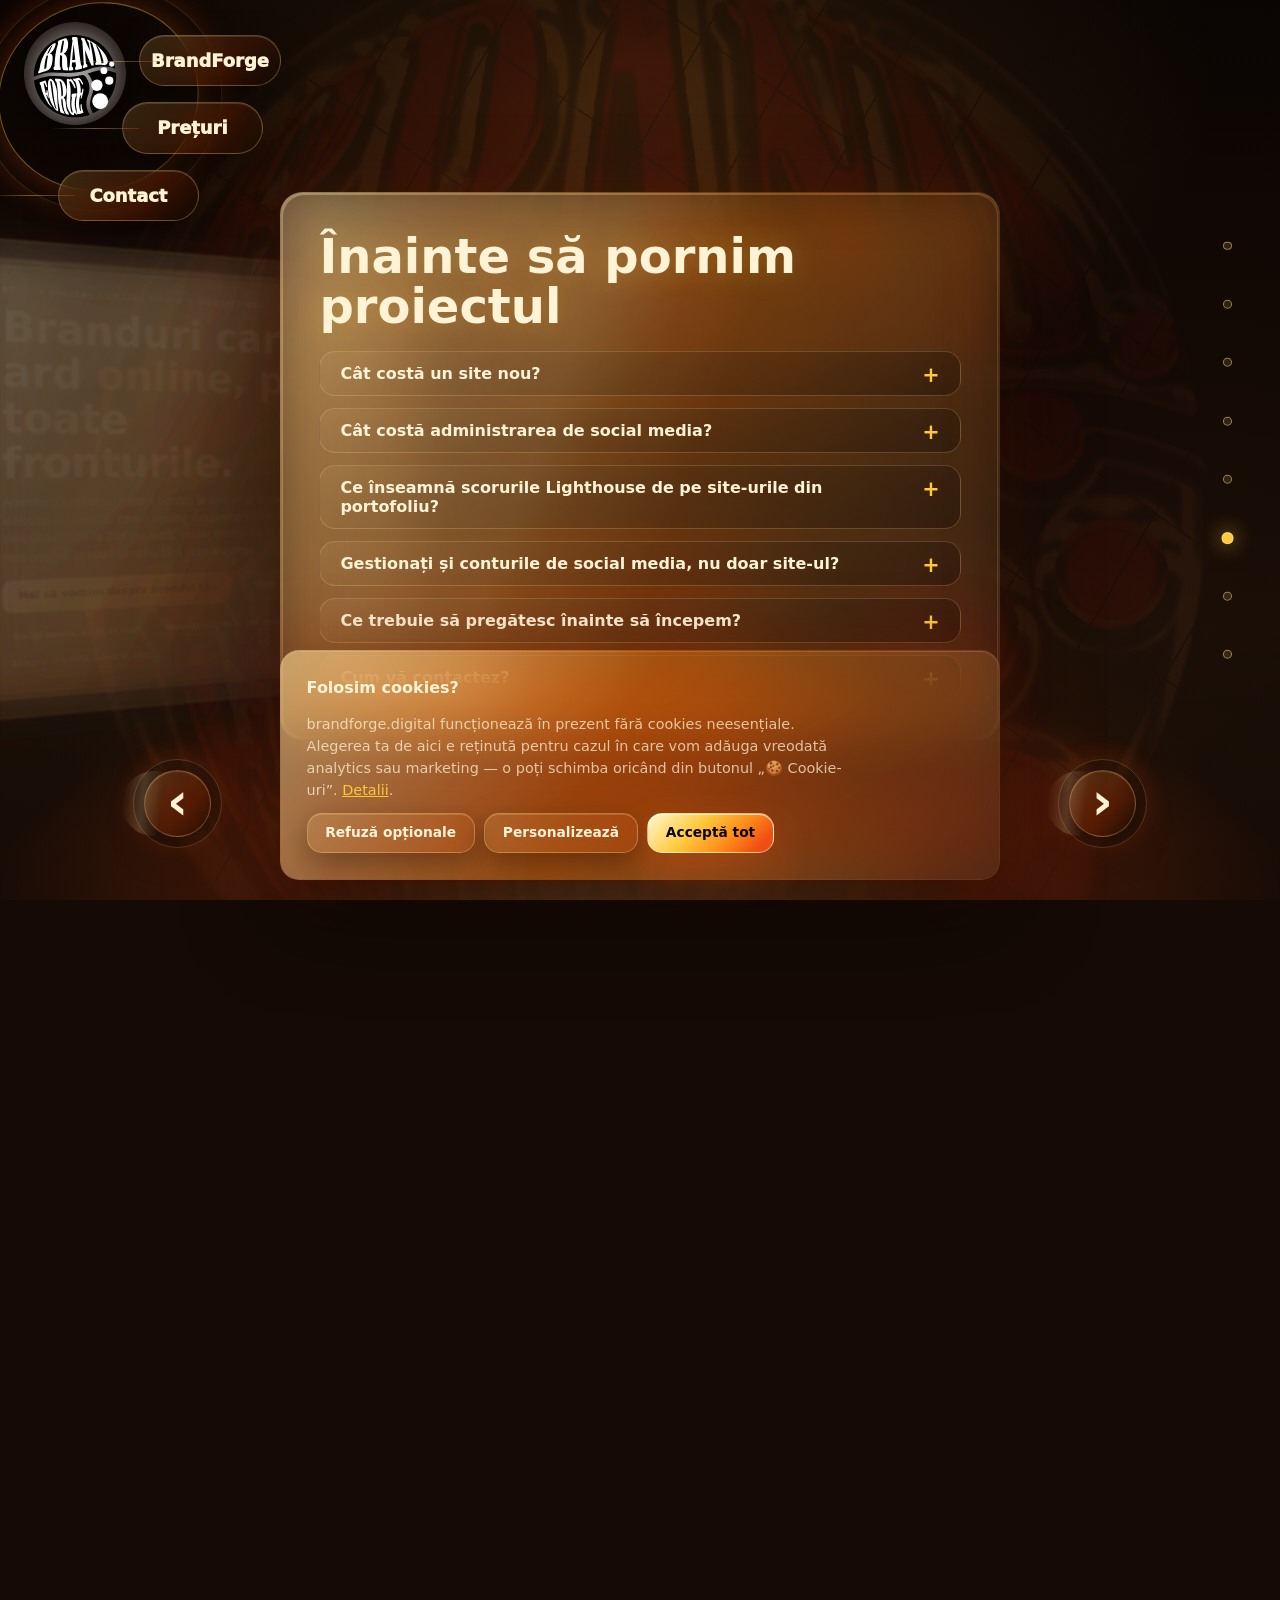
==== commit a3fac522: "Add fatacu4pezi.ro to website portfolio Co-Authored-By: Claude Opus 5.5 <noreply@anthropic.com>" ====
--- a/index.html
+++ b/index.html
@@ -312,7 +312,7 @@
           <article class="glass-panel websites-panel" data-panel="4" id="website-uri">
             <div class="panel-head">
               <h2 class="reveal">Site-uri pe care le-am turnat noi</h2>
-              <p class="reveal">Șase proiecte live, verificate cu Google Lighthouse. Portofoliul complet, cu scoruri și detalii pentru fiecare, e la un click distanță.</p>
+              <p class="reveal">Șapte proiecte live, verificate cu Google Lighthouse. Portofoliul complet, cu scoruri și detalii pentru fiecare, e la un click distanță.</p>
             </div>
             <div class="websites-grid websites-grid-mini">
               <a class="website-card website-card-mini reveal" href="./portofoliu.html#nebo-ro" aria-label="Vezi studiul de caz nebo.ro în portofoliu">
@@ -367,6 +367,15 @@
                 <div class="website-card-body">
                   <h3>citydock.ro</h3>
                   <p>Stații de încărcare pentru trotinete electrice.</p>
+                </div>
+              </a>
+              <a class="website-card website-card-mini reveal" href="./portofoliu.html#fatacu4pezi-ro" aria-label="Vezi studiul de caz fatacu4pezi.ro în portofoliu">
+                <div class="website-card-shot">
+                  <img src="./brandforge/websites/fatacu4pezi-ro-thumb.jpg" alt="Captură de ecran a site-ului fatacu4pezi.ro" width="440" height="267" loading="lazy" decoding="async">
+                </div>
+                <div class="website-card-body">
+                  <h3>fatacu4pezi.ro</h3>
+                  <p>Asociație pentru salvarea animalelor de pe stradă.</p>
                 </div>
               </a>
             </div>
--- a/styles.css
+++ b/styles.css
@@ -1591,6 +1591,15 @@
   display: grid;
   gap: var(--space-md);
   grid-template-columns: repeat(2, minmax(0, 1fr));
+}
+
+/* Număr impar de carduri: ultimul rămâne singur pe rând, așa că îl centrăm */
+@media (min-width: 481px) {
+  .websites-grid > .website-card:last-child:nth-child(odd) {
+    grid-column: 1 / -1;
+    justify-self: center;
+    width: calc((100% - var(--space-md)) / 2);
+  }
 }
 
 .website-card {
@@ -2722,6 +2731,7 @@
 .portfolio-case-nebi { --accent-rgb: 234, 145, 49; }
 .portfolio-case-inventorpath { --accent-rgb: 148, 163, 184; }
 .portfolio-case-citydock { --accent-rgb: 239, 68, 68; }
+.portfolio-case-fatacu4pezi { --accent-rgb: 236, 170, 196; }
 
 .portfolio-case-shot {
   overflow: hidden;
